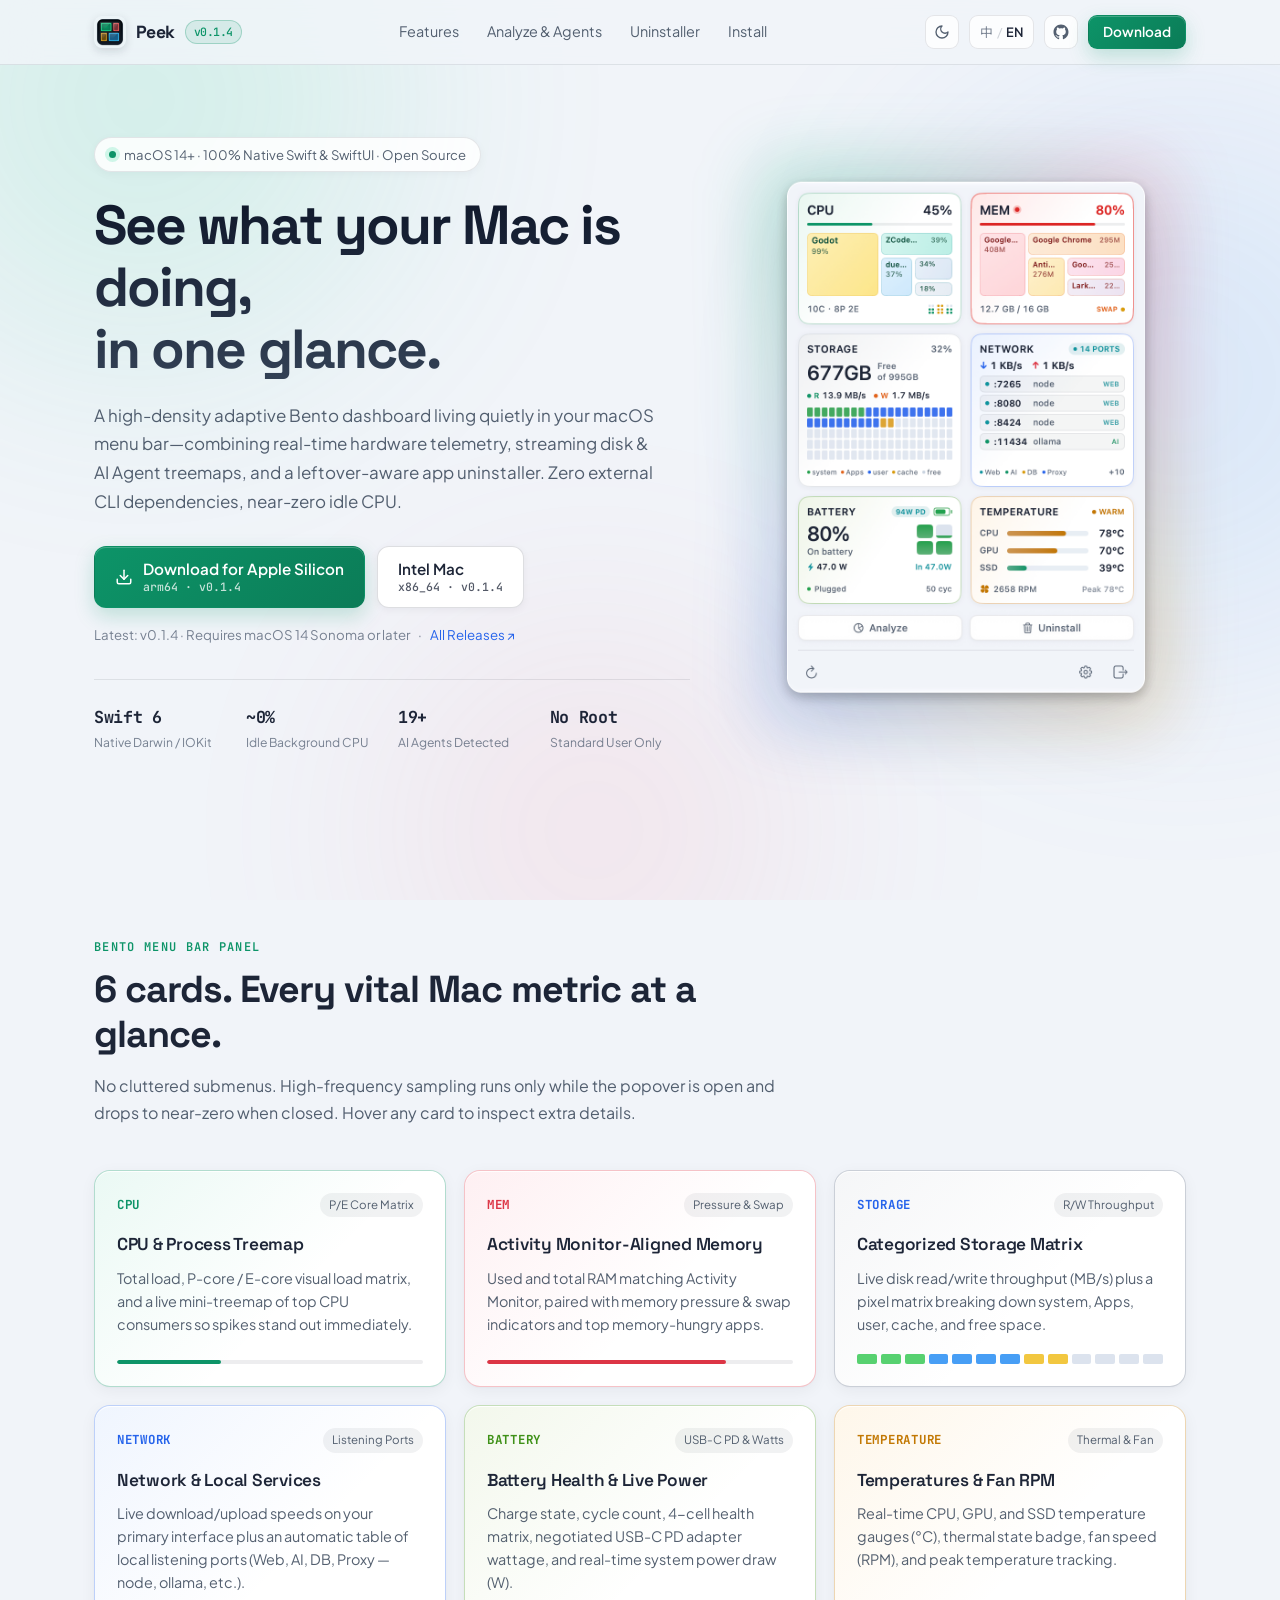
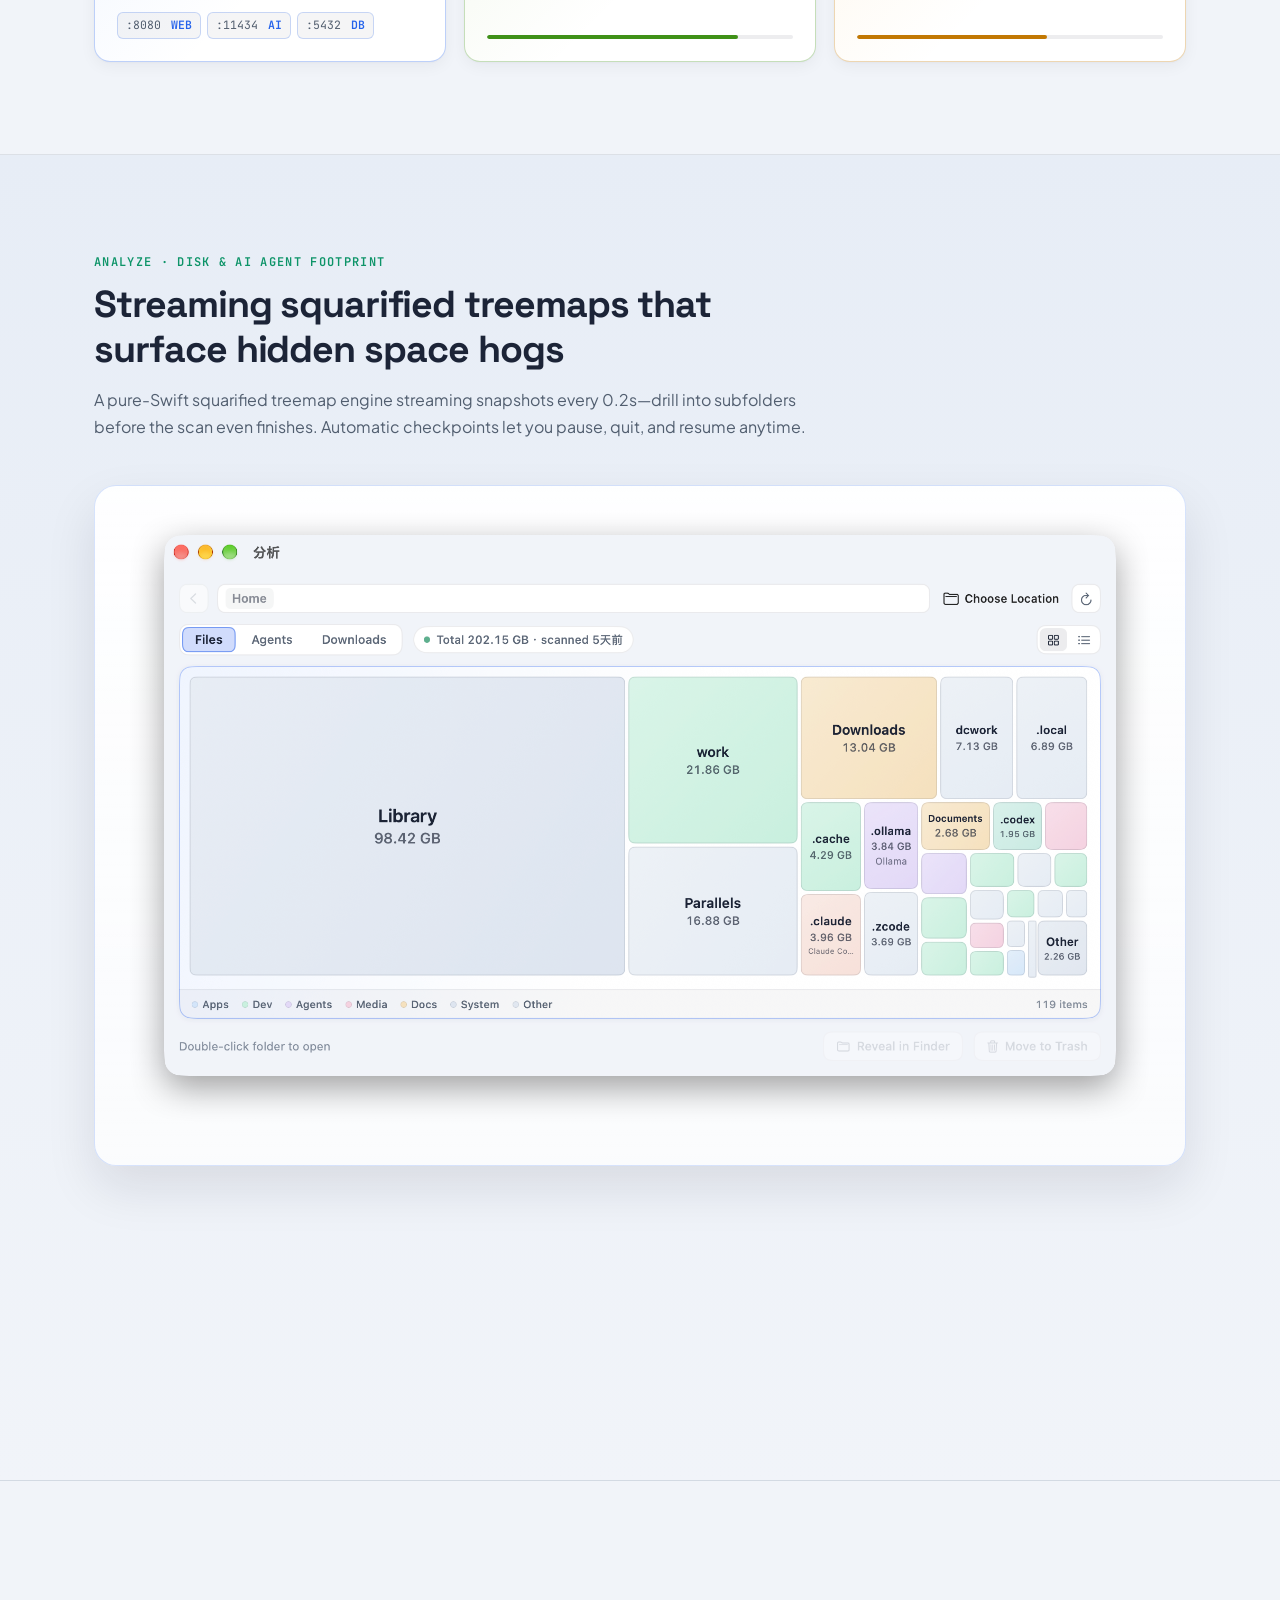
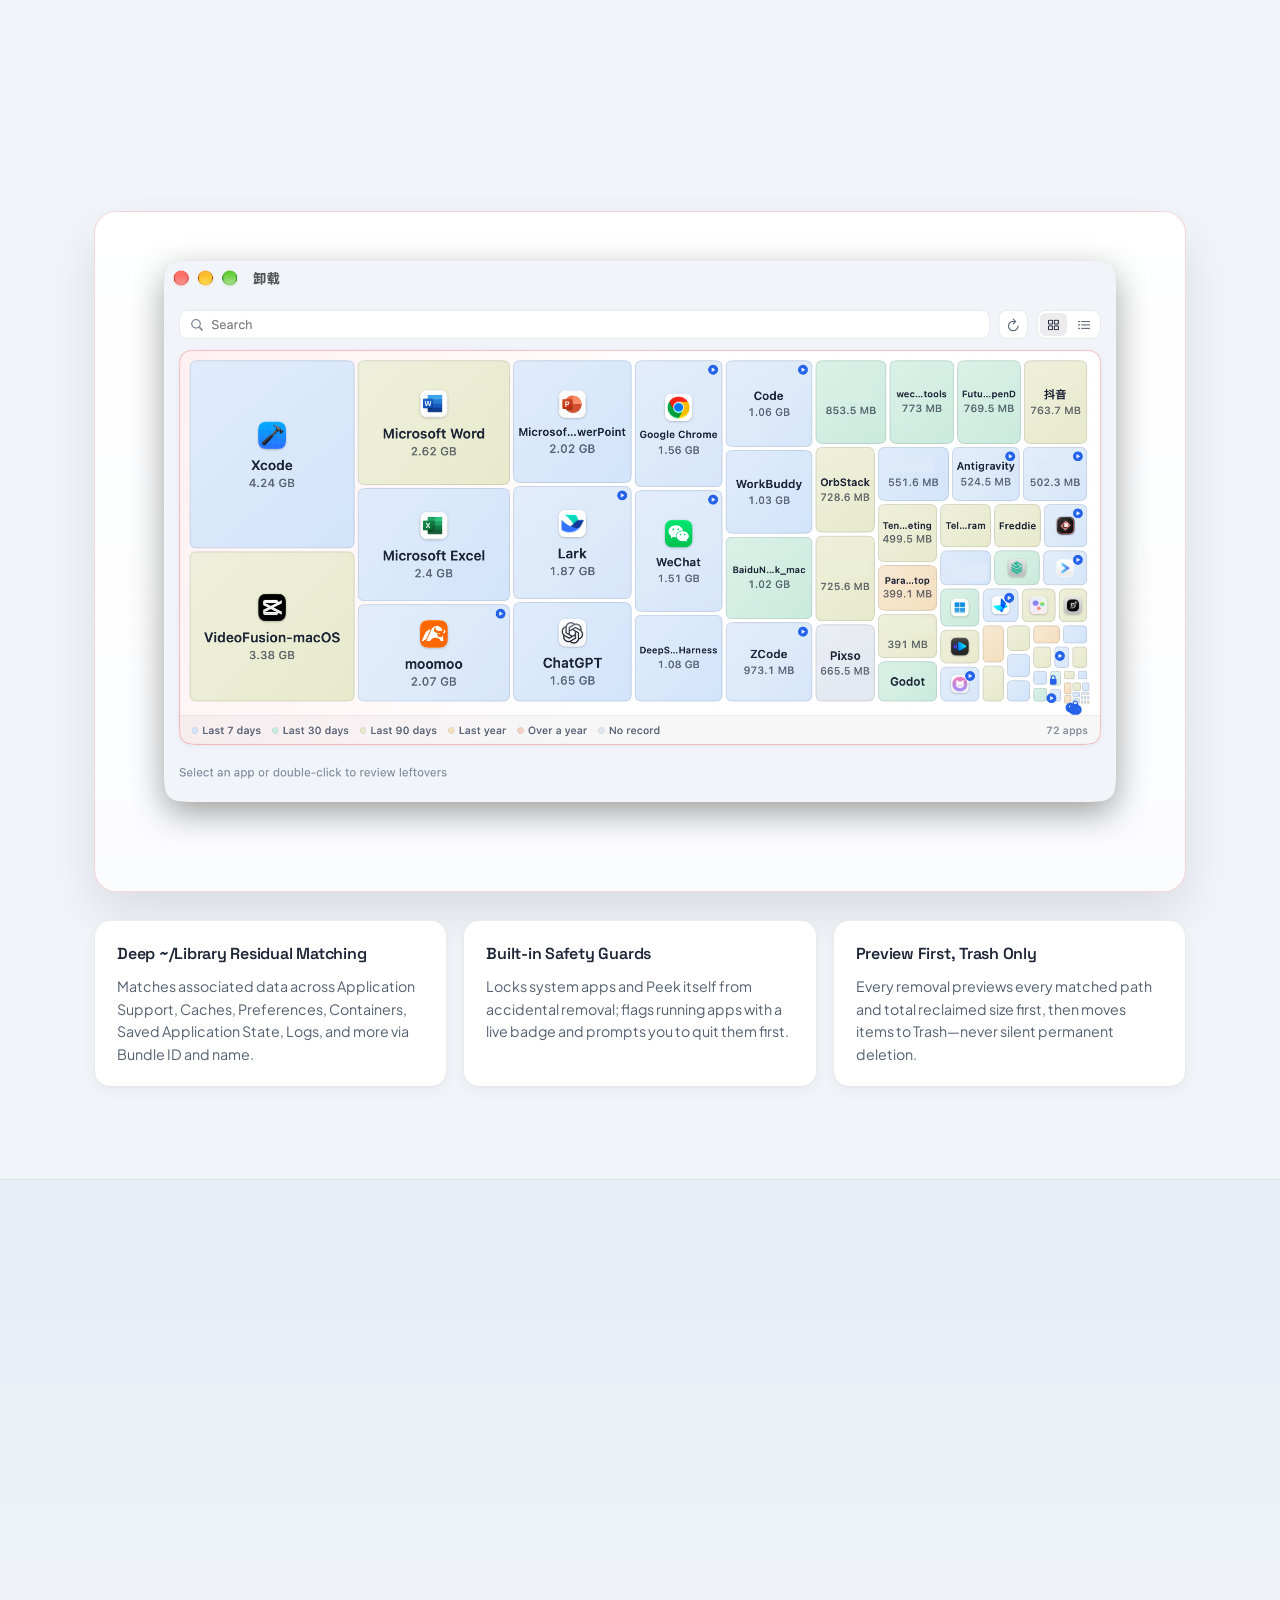
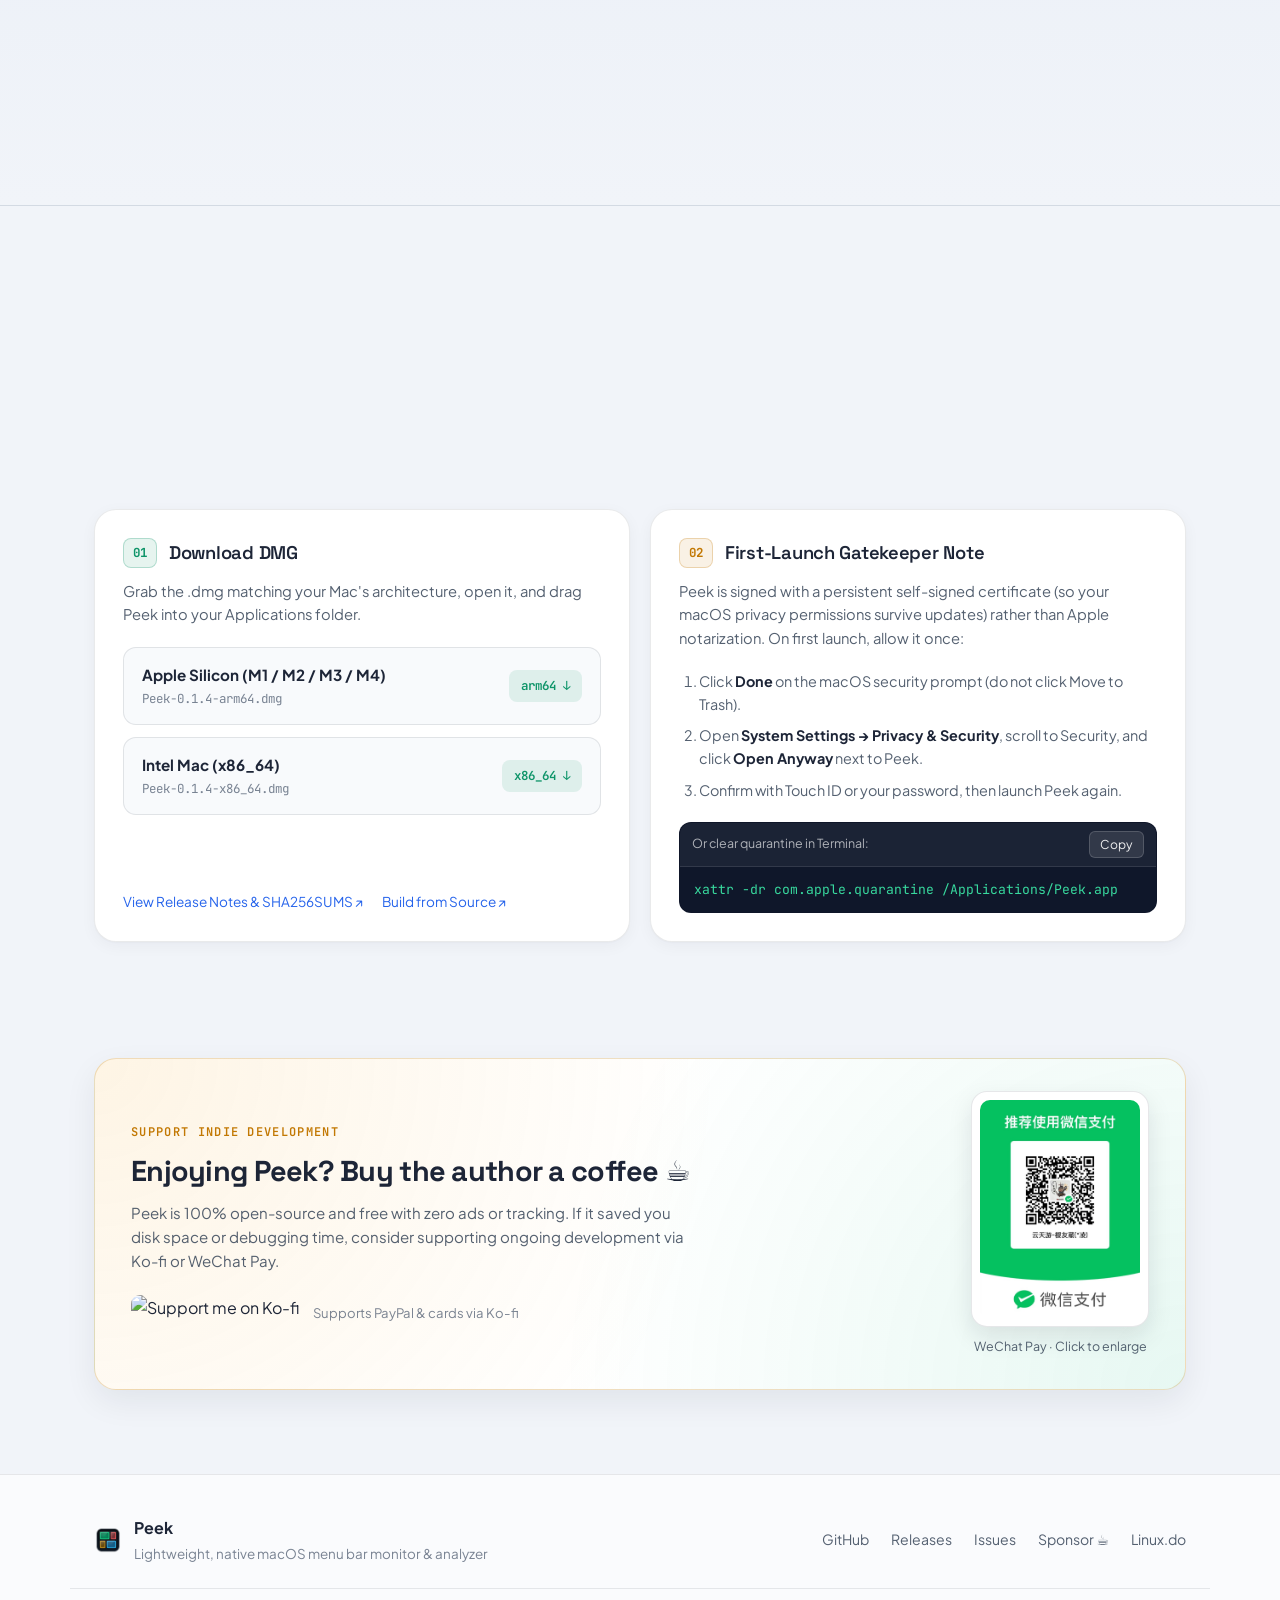
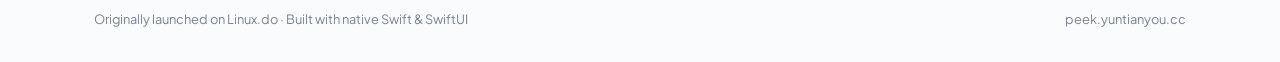
==== website/index.html @ 2021afd8 "style(website): adopt Space Grotesk, Plus Jakarta Sans & JetBrains Mono typography" ====
<!DOCTYPE html>
<html lang="zh-CN">
<head>
  <meta charset="UTF-8" />
  <meta name="viewport" content="width=device-width, initial-scale=1.0" />
  <title>Peek — Native macOS Menu Bar System Monitor, Disk Analyzer &amp; App Uninstaller</title>
  <meta name="description" content="A lightweight, 100% native macOS menu bar app for real-time hardware telemetry, visual disk &amp; AI Agent footprint analysis, and clean app uninstallation." />
  <meta name="theme-color" content="#0b0f17" />

  <!-- Open Graph -->
  <meta property="og:type" content="website" />
  <meta property="og:url" content="https://peek.yuntianyou.cc/" />
  <meta property="og:title" content="Peek — Native macOS Menu Bar Monitor &amp; Analyzer" />
  <meta property="og:description" content="Real-time 6-card Bento telemetry, streaming squarified disk &amp; AI Agent analyzer, and smart app uninstaller. 100% native Swift &amp; SwiftUI." />
  <meta property="og:image" content="https://peek.yuntianyou.cc/assets/storage.png" />

  <!-- Twitter -->
  <meta name="twitter:card" content="summary_large_image" />
  <meta name="twitter:title" content="Peek — Native macOS Menu Bar Monitor &amp; Analyzer" />
  <meta name="twitter:description" content="Real-time 6-card Bento telemetry, visual disk &amp; AI Agent analyzer, and clean app uninstaller for macOS 14+." />
  <meta name="twitter:image" content="https://peek.yuntianyou.cc/assets/storage.png" />

  <link rel="icon" type="image/png" href="./assets/favicon.png" />
  <link rel="apple-touch-icon" href="./assets/icon-512.png" />
  <link rel="preconnect" href="https://fonts.googleapis.com" />
  <link rel="preconnect" href="https://fonts.gstatic.com" crossorigin />
  <link href="https://fonts.googleapis.com/css2?family=JetBrains+Mono:wght@400;500;600;700&family=Noto+Sans+SC:wght@400;500;700&family=Plus+Jakarta+Sans:wght@400;500;600;700&family=Space+Grotesk:wght@500;600;700&display=swap" rel="stylesheet" />
  <script>
    (() => {
      try {
        const saved = localStorage.getItem("peek-website-theme");
        const pref = saved === "light" || saved === "dark" ? saved : "system";
        const systemLight = window.matchMedia && window.matchMedia("(prefers-color-scheme: light)").matches;
        const resolved = pref === "system" ? (systemLight ? "light" : "dark") : pref;
        document.documentElement.dataset.theme = resolved;
        document.documentElement.dataset.themePref = pref;
        const meta = document.querySelector('meta[name="theme-color"]');
        if (meta) meta.setAttribute("content", resolved === "light" ? "#f1f4f9" : "#0b0f17");
      } catch {}
    })();
  </script>
  <link rel="stylesheet" href="./styles.css" />
</head>
<body>
  <!-- Ambient Background Glow -->
  <div class="bg-ambient" aria-hidden="true">
    <div class="orb orb-emerald"></div>
    <div class="orb orb-blue"></div>
    <div class="orb orb-coral"></div>
  </div>

  <!-- Navigation -->
  <header class="navbar" id="top">
    <div class="container nav-inner">
      <a href="#top" class="brand">
        <img src="./assets/icon-512.png" alt="Peek Icon" class="brand-icon" width="32" height="32" />
        <span class="brand-name">Peek</span>
        <span class="version-pill" id="nav-version">v0.1.4</span>
      </a>

      <nav class="nav-links" aria-label="Primary">
        <a href="#features" data-i18n="nav.features">功能特性</a>
        <a href="#analyze" data-i18n="nav.analyze">磁盘与 Agent</a>
        <a href="#uninstall" data-i18n="nav.uninstall">应用卸载</a>
        <a href="#install" data-i18n="nav.install">安装指南</a>
      </nav>

      <div class="nav-actions">
        <button class="icon-btn theme-toggle" id="theme-toggle" type="button" aria-label="Switch Theme" title="切换深色 / 浅色外观">
          <svg class="theme-icon icon-sun" viewBox="0 0 24 24" width="17" height="17" fill="none" stroke="currentColor" stroke-width="2" stroke-linecap="round" stroke-linejoin="round" aria-hidden="true">
            <circle cx="12" cy="12" r="4"/>
            <path d="M12 2v2"/><path d="M12 20v2"/><path d="m4.93 4.93 1.41 1.41"/><path d="m17.66 17.66 1.41 1.41"/><path d="M2 12h2"/><path d="M20 12h2"/><path d="m6.34 17.66-1.41 1.41"/><path d="m19.07 4.93-1.41 1.41"/>
          </svg>
          <svg class="theme-icon icon-moon" viewBox="0 0 24 24" width="16" height="16" fill="none" stroke="currentColor" stroke-width="2" stroke-linecap="round" stroke-linejoin="round" aria-hidden="true">
            <path d="M12 3a6 6 0 0 0 9 9 9 9 0 1 1-9-9Z"/>
          </svg>
        </button>
        <button class="lang-toggle" id="lang-toggle" type="button" aria-label="Switch Language">
          <span class="lang-opt" data-lang-opt="zh">中</span>
          <span class="lang-sep">/</span>
          <span class="lang-opt" data-lang-opt="en">EN</span>
        </button>
        <a href="https://github.com/athlan20/peek" target="_blank" rel="noopener noreferrer" class="icon-btn" aria-label="GitHub Repository" title="GitHub">
          <svg viewBox="0 0 24 24" width="18" height="18" fill="currentColor" aria-hidden="true">
            <path d="M12 2C6.477 2 2 6.484 2 12.017c0 4.425 2.865 8.18 6.839 9.504.5.092.682-.217.682-.483 0-.237-.008-.868-.013-1.703-2.782.605-3.369-1.343-3.369-1.343-.454-1.158-1.11-1.466-1.11-1.466-.908-.62.069-.608.069-.608 1.003.07 1.53 1.032 1.53 1.032.892 1.53 2.341 1.088 2.91.832.092-.647.35-1.088.636-1.338-2.22-.253-4.555-1.113-4.555-4.951 0-1.093.39-1.988 1.029-2.688-.103-.253-.446-1.272.098-2.65 0 0 .84-.27 2.75 1.026A9.564 9.564 0 0112 6.844c.85.004 1.705.115 2.504.337 1.909-1.296 2.747-1.027 2.747-1.027.546 1.379.202 2.398.1 2.651.64.7 1.028 1.595 1.028 2.688 0 3.848-2.339 4.695-4.566 4.943.359.309.678.92.678 1.855 0 1.338-.012 2.419-.012 2.747 0 .268.18.58.688.482A10.019 10.019 0 0022 12.017C22 6.484 17.522 2 12 2z"/>
          </svg>
        </a>
        <a href="#install" class="btn btn-sm btn-primary" data-i18n="nav.download">下载</a>
      </div>
    </div>
  </header>

  <main>
    <!-- Hero Section -->
    <section class="hero">
      <div class="container hero-grid">
        <div class="hero-copy">
          <div class="eyebrow">
            <span class="pulse-dot"></span>
            <span data-i18n="hero.eyebrow">macOS 14+ · 100% 原生 Swift &amp; SwiftUI · 开源免费</span>
          </div>

          <h1 class="hero-title" data-i18n="hero.title">
            轻点菜单栏，<br />洞悉 Mac 的每一寸状态。
          </h1>

          <p class="hero-subtitle" data-i18n="hero.subtitle">
            常驻于 macOS 菜单栏的高密度深浅自适应 Bento 监控面板，集成实时硬件遥测、交互式磁盘与 AI Agent 空间方块分析，以及支持残留清理的应用卸载器。零外部依赖，后台接近零开销。
          </p>

          <div class="hero-cta">
            <a id="dl-arm64" href="https://github.com/athlan20/peek/releases/latest" class="btn btn-primary btn-lg">
              <svg viewBox="0 0 24 24" width="18" height="18" fill="none" stroke="currentColor" stroke-width="2" stroke-linecap="round" stroke-linejoin="round" aria-hidden="true">
                <path d="M21 15v4a2 2 0 0 1-2 2H5a2 2 0 0 1-2-2v-4"/>
                <polyline points="7 10 12 15 17 10"/>
                <line x1="12" y1="15" x2="12" y2="3"/>
              </svg>
              <span class="btn-text">
                <span data-i18n="hero.dlArm">下载 Apple Silicon 版</span>
                <small id="dl-arm64-meta">arm64 · .dmg</small>
              </span>
            </a>

            <a id="dl-x86" href="https://github.com/athlan20/peek/releases/latest" class="btn btn-secondary btn-lg">
              <span class="btn-text">
                <span data-i18n="hero.dlIntel">Intel Mac 版</span>
                <small id="dl-x86-meta">x86_64 · .dmg</small>
              </span>
            </a>
          </div>

          <div class="hero-meta">
            <span id="release-meta" data-i18n="hero.releaseLoading">最新版本：v0.1.3 · 支持 macOS 14 Sonoma 及以上</span>
            <span class="meta-dot">·</span>
            <a href="https://github.com/athlan20/peek/releases" target="_blank" rel="noopener noreferrer" data-i18n="hero.allReleases">所有版本 ↗</a>
          </div>

          <div class="trust-strip">
            <div class="trust-item">
              <span class="trust-value">Swift 6</span>
              <span class="trust-label" data-i18n="trust.native">原生 Darwin / IOKit</span>
            </div>
            <div class="trust-item">
              <span class="trust-value">~0%</span>
              <span class="trust-label" data-i18n="trust.idle">收起后后台占用</span>
            </div>
            <div class="trust-item">
              <span class="trust-value">19+</span>
              <span class="trust-label" data-i18n="trust.agents">AI Agent 占用识别</span>
            </div>
            <div class="trust-item">
              <span class="trust-value">No Root</span>
              <span class="trust-label" data-i18n="trust.noRoot">无需管理员权限</span>
            </div>
          </div>
        </div>

        <div class="hero-visual">
          <div class="panel-stage">
            <div class="panel-glow" aria-hidden="true"></div>
            <button type="button" class="screenshot-trigger panel-frame" data-lightbox="./assets/panel.png" data-dark-src="./assets/panel.png" data-light-src="./assets/panel-light.png" data-caption-zh="Peek 6 卡片 Bento 菜单栏监控面板" data-caption-en="Peek 6-Card Bento Menu Bar Telemetry Panel" aria-label="Preview Bento Panel">
              <img src="./assets/panel.png" data-dark-src="./assets/panel.png" data-light-src="./assets/panel-light.png" alt="Peek Menu Bar Bento Panel" class="panel-img" width="438" height="605" />
            </button>
          </div>
        </div>
      </div>
    </section>

    <!-- 6-Card Bento Telemetry Section -->
    <section class="section" id="features">
      <div class="container">
        <div class="section-header reveal">
          <span class="section-kicker" data-i18n="bento.kicker">BENTO 菜单栏面板</span>
          <h2 class="section-title" data-i18n="bento.title">6 张卡片，一屏看清所有核心硬件指标</h2>
          <p class="section-desc" data-i18n="bento.desc">
            拒绝杂乱的二级菜单。打开弹出面板即刻高频采样，收起瞬间归零休眠；悬停任意卡片还可展开精简细节。
          </p>
        </div>

        <div class="bento-grid">
          <!-- CPU -->
          <article class="bento-card card-cpu reveal">
            <div class="card-head">
              <span class="card-tag">CPU</span>
              <span class="card-badge" data-i18n="bento.cpu.badge">P/E 核心矩阵</span>
            </div>
            <h3 data-i18n="bento.cpu.title">处理器与进程方块</h3>
            <p data-i18n="bento.cpu.desc">
              实时展示总占用率、性能核与能效核（P/E Cores）负载点阵，以及高占用进程的迷你方块图，异常飙升一眼定位。
            </p>
            <div class="mini-bar"><span style="width: 34%"></span></div>
          </article>

          <!-- Memory -->
          <article class="bento-card card-mem reveal">
            <div class="card-head">
              <span class="card-tag">MEM</span>
              <span class="card-badge" data-i18n="bento.mem.badge">压力 &amp; Swap</span>
            </div>
            <h3 data-i18n="bento.mem.title">对齐活动监视器的内存视图</h3>
            <p data-i18n="bento.mem.desc">
              与 macOS 活动监视器口径一致的已用 / 总内存统计，配备内存压力与 Swap 指示灯，直观列出最吃内存的应用。
            </p>
            <div class="mini-bar"><span style="width: 78%"></span></div>
          </article>

          <!-- Storage -->
          <article class="bento-card card-storage reveal">
            <div class="card-head">
              <span class="card-tag">STORAGE</span>
              <span class="card-badge" data-i18n="bento.storage.badge">读写速率 &amp; 分类</span>
            </div>
            <h3 data-i18n="bento.storage.title">存储容量像素矩阵</h3>
            <p data-i18n="bento.storage.desc">
              实时监测磁盘读写吞吐（R/W MB/s），用像素点阵按 system、Apps、user、cache、free 清晰呈现空间分布。
            </p>
            <div class="pixel-row" aria-hidden="true">
              <span class="px px-green"></span><span class="px px-green"></span><span class="px px-green"></span>
              <span class="px px-blue"></span><span class="px px-blue"></span><span class="px px-blue"></span><span class="px px-blue"></span>
              <span class="px px-amber"></span><span class="px px-amber"></span>
              <span class="px px-dim"></span><span class="px px-dim"></span><span class="px px-dim"></span><span class="px px-dim"></span>
            </div>
          </article>

          <!-- Network -->
          <article class="bento-card card-network reveal">
            <div class="card-head">
              <span class="card-tag">NETWORK</span>
              <span class="card-badge" data-i18n="bento.network.badge">本地端口识别</span>
            </div>
            <h3 data-i18n="bento.network.title">网速与监听端口表</h3>
            <p data-i18n="bento.network.desc">
              展示默认网卡实时上下行速率，并自动扫描本地监听端口与服务分类（Web、AI、DB、Proxy，如 node、ollama 等）。
            </p>
            <div class="port-pills" aria-hidden="true">
              <span>:8080 <b>WEB</b></span>
              <span>:11434 <b>AI</b></span>
              <span>:5432 <b>DB</b></span>
            </div>
          </article>

          <!-- Battery -->
          <article class="bento-card card-battery reveal">
            <div class="card-head">
              <span class="card-tag">BATTERY</span>
              <span class="card-badge" data-i18n="bento.battery.badge">USB-C PD &amp; 功耗</span>
            </div>
            <h3 data-i18n="bento.battery.title">电池健康与实时功耗</h3>
            <p data-i18n="bento.battery.desc">
              电量、循环次数、四格健康度矩阵一目了然；同时读取 USB-C PD 充电器功率规格与整机实时功耗（W）。
            </p>
            <div class="mini-bar"><span style="width: 82%"></span></div>
          </article>

          <!-- Temperature -->
          <article class="bento-card card-thermal reveal">
            <div class="card-head">
              <span class="card-tag">TEMPERATURE</span>
              <span class="card-badge" data-i18n="bento.thermal.badge">温控 &amp; 风扇</span>
            </div>
            <h3 data-i18n="bento.thermal.title">多传感器温度与转速</h3>
            <p data-i18n="bento.thermal.desc">
              实时读取 CPU、GPU、SSD 温度柱状条（°C）、温控状态徽标、风扇转速（RPM）以及运行期间的峰值温度记录。
            </p>
            <div class="mini-bar"><span style="width: 62%"></span></div>
          </article>
        </div>
      </div>
    </section>

    <!-- Showcase 1: Analyze & AI Agents -->
    <section class="section section-alt" id="analyze">
      <div class="container">
        <div class="showcase-header reveal">
          <span class="section-kicker kicker-emerald" data-i18n="analyze.kicker">ANALYZE · 磁盘与 AI AGENT 空间分析</span>
          <h2 class="section-title" data-i18n="analyze.title">边扫边画的方块视图，揪出隐藏的体积大户</h2>
          <p class="section-desc" data-i18n="analyze.desc">
            纯 Swift 实现的 Squarified Treemap 布局引擎，每 0.2 秒实时刷新快照，无需等整盘扫完即可双击逐层下钻。支持断点暂停与持久化缓存，关闭窗口也不丢失进度。
          </p>
        </div>

        <div class="window-showcase reveal">
          <button type="button" class="screenshot-trigger window-frame" data-lightbox="./assets/storage.png" data-dark-src="./assets/storage.png" data-light-src="./assets/storage-light.png" data-caption-zh="Peek 磁盘与 AI Agent 空间分析方块视图" data-caption-en="Peek Interactive Storage &amp; AI Agent Treemap" aria-label="Preview Storage Analyzer">
            <img src="./assets/storage.png" data-dark-src="./assets/storage.png" data-light-src="./assets/storage-light.png" alt="Peek Storage Analyzer Treemap" loading="lazy" width="1892" height="1116" />
          </button>
        </div>

        <!-- AI Agent Footprint Strip -->
        <div class="agents-panel reveal">
          <div class="agents-head">
            <div>
              <h3 data-i18n="analyze.agentsTitle">内置 19+ 主流 AI 编程工具与本地模型占用专页</h3>
              <p data-i18n="analyze.agentsDesc">自动聚合散落在主目录与资源库中的模型权重、缓存与会话记录：</p>
            </div>
            <span class="agents-count">19+ AI Tools</span>
          </div>
          <div class="agent-tags">
            <span>Claude Code</span>
            <span>Codex</span>
            <span>Gemini CLI</span>
            <span>Cursor</span>
            <span>Windsurf</span>
            <span>Ollama</span>
            <span>LM Studio</span>
            <span>Hugging Face</span>
            <span>GitHub Copilot</span>
            <span>Kiro</span>
            <span>Trae</span>
            <span>Aider</span>
            <span>Continue</span>
            <span>opencode</span>
            <span>Qwen Code</span>
            <span>T3 Code</span>
            <span>pi</span>
            <span>WorkBuddy</span>
            <span>CodeBuddy</span>
          </div>
        </div>
      </div>
    </section>

    <!-- Showcase 2: Smart App Uninstaller -->
    <section class="section" id="uninstall">
      <div class="container">
        <div class="showcase-header reveal">
          <span class="section-kicker kicker-coral" data-i18n="uninstall.kicker">UNINSTALL · 可视化应用卸载器</span>
          <h2 class="section-title" data-i18n="uninstall.title">按体积排布、按使用频率着色，连同残留一并清干净</h2>
          <p class="section-desc" data-i18n="uninstall.desc">
            扫描 /Applications 与 ~/Applications，根据 Spotlight 最后使用时间（7 天内 → 1 年以上）为每个应用方块着色，帮你迅速找出又大又久未打开的软件。
          </p>
        </div>

        <div class="window-showcase reveal">
          <button type="button" class="screenshot-trigger window-frame frame-coral" data-lightbox="./assets/uninstall.png" data-dark-src="./assets/uninstall.png" data-light-src="./assets/uninstall-light.png" data-caption-zh="Peek 可视化应用卸载器与残留预览" data-caption-en="Peek Visual App Uninstaller &amp; Leftover Scanner" aria-label="Preview App Uninstaller">
            <img src="./assets/uninstall.png" data-dark-src="./assets/uninstall.png" data-light-src="./assets/uninstall-light.png" alt="Peek App Uninstaller Treemap" loading="lazy" width="2024" height="1248" />
          </button>
        </div>

        <div class="feature-trio reveal">
          <div class="info-card">
            <h3 data-i18n="uninstall.f1.title">深层 ~/Library 残留关联</h3>
            <p data-i18n="uninstall.f1.desc">按 Bundle ID 与应用名精准匹配 Application Support、Caches、Preferences、Containers、Saved State、Logs 等关联目录。</p>
          </div>
          <div class="info-card">
            <h3 data-i18n="uninstall.f2.title">多重安全防误删</h3>
            <p data-i18n="uninstall.f2.desc">系统内置应用与 Peek 自身自动加锁；运行中的应用标有运行角标并提示先退出，避免误操作。</p>
          </div>
          <div class="info-card">
            <h3 data-i18n="uninstall.f3.title">先预览，统一移至废纸篓</h3>
            <p data-i18n="uninstall.f3.desc">每次卸载都会完整列出即将清理的路径与体积，确认后统一移入废纸篓而非永久静默删除，随时可反悔。</p>
          </div>
        </div>
      </div>
    </section>

    <!-- Engineering & Security Strip -->
    <section class="section section-alt">
      <div class="container">
        <div class="section-header reveal">
          <span class="section-kicker kicker-blue" data-i18n="arch.kicker">原生架构与隐私安全</span>
          <h2 class="section-title" data-i18n="arch.title">轻巧克制，把控制权完全留给你</h2>
        </div>

        <div class="principles-grid reveal">
          <div class="principle-card">
            <div class="principle-icon icon-emerald">
              <svg viewBox="0 0 24 24" width="20" height="20" fill="none" stroke="currentColor" stroke-width="2" stroke-linecap="round" stroke-linejoin="round"><polygon points="13 2 3 14 12 14 11 22 21 10 12 10 13 2"/></svg>
            </div>
            <h3 data-i18n="arch.p1.title">零后台常驻开销</h3>
            <p data-i18n="arch.p1.desc">仅在面板展开时进行高频采样，收起后立即停止采集，日常挂在菜单栏几乎不消耗电量与 CPU。</p>
          </div>

          <div class="principle-card">
            <div class="principle-icon icon-blue">
              <svg viewBox="0 0 24 24" width="20" height="20" fill="none" stroke="currentColor" stroke-width="2" stroke-linecap="round" stroke-linejoin="round"><rect x="3" y="11" width="18" height="11" rx="2" ry="2"/><path d="M7 11V7a5 5 0 0 1 10 0v4"/></svg>
            </div>
            <h3 data-i18n="arch.p2.title">权限优雅降级</h3>
            <p data-i18n="arch.p2.desc">全程以普通用户运行，无需管理员密码；完全磁盘访问权限（FDA）完全可选，未授权也能正常使用核心功能。</p>
          </div>

          <div class="principle-card">
            <div class="principle-icon icon-amber">
              <svg viewBox="0 0 24 24" width="20" height="20" fill="none" stroke="currentColor" stroke-width="2" stroke-linecap="round" stroke-linejoin="round"><path d="M12 22s8-4 8-10V5l-8-3-8 3v7c0 6 8 10 8 10z"/></svg>
            </div>
            <h3 data-i18n="arch.p3.title">双重校验在线更新</h3>
            <p data-i18n="arch.p3.desc">内置 GitHub Releases 更新器，自动匹配芯片架构，下载后同时校验 SHA-256 摘要与代码签名证书指纹。</p>
          </div>

          <div class="principle-card">
            <div class="principle-icon icon-coral">
              <svg viewBox="0 0 24 24" width="20" height="20" fill="none" stroke="currentColor" stroke-width="2" stroke-linecap="round" stroke-linejoin="round"><circle cx="12" cy="12" r="10"/><line x1="2" y1="12" x2="22" y2="12"/><path d="M12 2a15.3 15.3 0 0 1 4 10 15.3 15.3 0 0 1-4 10 15.3 15.3 0 0 1-4-10 15.3 15.3 0 0 1 4-10z"/></svg>
            </div>
            <h3 data-i18n="arch.p4.title">中英双语即时切换</h3>
            <p data-i18n="arch.p4.desc">应用内置简体中文、English 与跟随系统选项，设置中切换后立即生效，无需重启应用。</p>
          </div>
        </div>
      </div>
    </section>

    <!-- Download & Installation Guide -->
    <section class="section" id="install">
      <div class="container">
        <div class="section-header reveal">
          <span class="section-kicker" data-i18n="install.kicker">下载与安装</span>
          <h2 class="section-title" data-i18n="install.title">30 秒装好，即刻在菜单栏启用 Peek</h2>
          <p class="section-desc" data-i18n="install.desc">支持 macOS 14.0 (Sonoma) 及以上版本，提供 Apple Silicon 与 Intel 独立安装包。</p>
        </div>

        <div class="install-grid reveal">
          <!-- Download Card -->
          <div class="install-card">
            <div class="install-card-head">
              <span class="step-badge">01</span>
              <h3 data-i18n="install.downloadTitle">下载安装包</h3>
            </div>
            <p class="install-desc" data-i18n="install.downloadDesc">
              选择匹配你 Mac 芯片的 .dmg 安装包，打开后将 Peek 拖入“应用程序（Applications）”文件夹即可。
            </p>

            <div class="download-stack">
              <a id="install-dl-arm64" href="https://github.com/athlan20/peek/releases/latest" class="dl-row">
                <div>
                  <strong data-i18n="install.armTitle">Apple Silicon (M1 / M2 / M3 / M4)</strong>
                  <span id="install-dl-arm64-file">Peek-0.1.3-arm64.dmg</span>
                </div>
                <span class="dl-pill">arm64 ↓</span>
              </a>

              <a id="install-dl-x86" href="https://github.com/athlan20/peek/releases/latest" class="dl-row">
                <div>
                  <strong data-i18n="install.intelTitle">Intel Mac (x86_64)</strong>
                  <span id="install-dl-x86-file">Peek-0.1.3-x86_64.dmg</span>
                </div>
                <span class="dl-pill">x86_64 ↓</span>
              </a>
            </div>

            <div class="install-links">
              <a href="https://github.com/athlan20/peek/releases" target="_blank" rel="noopener noreferrer" data-i18n="install.checksums">查看 Release 说明与 SHA256SUMS ↗</a>
              <a href="https://github.com/athlan20/peek#building-from-source" target="_blank" rel="noopener noreferrer" data-i18n="install.fromSource">从源码构建 ↗</a>
            </div>
          </div>

          <!-- Gatekeeper Card -->
          <div class="install-card">
            <div class="install-card-head">
              <span class="step-badge badge-amber">02</span>
              <h3 data-i18n="install.gatekeeperTitle">首次打开说明（Gatekeeper）</h3>
            </div>
            <p class="install-desc" data-i18n="install.gatekeeperDesc">
              Peek 采用固定的自签名证书签名（以保证后续在线更新时系统隐私授权不会丢失），未走 Apple 公证。首次打开遇到系统拦截时，只需操作一次：
            </p>

            <ol class="gatekeeper-steps">
              <li data-i18n="install.step1">在弹窗中点击 <strong>“完成”</strong>（不要点“移到废纸篓”）。</li>
              <li data-i18n="install.step2">前往 <strong>系统设置 → 隐私与安全性</strong>，向下滚动到“安全性”区域，点击 Peek 旁的 <strong>“仍要打开”</strong>。</li>
              <li data-i18n="install.step3">使用触控 ID 或密码确认，再次打开 Peek 即可正常使用。</li>
            </ol>

            <div class="code-box">
              <div class="code-box-head">
                <span data-i18n="install.terminalTip">或在终端移除隔离标记：</span>
                <button type="button" class="copy-btn" data-copy="xattr -dr com.apple.quarantine /Applications/Peek.app">
                  <span data-i18n="install.copy">复制</span>
                </button>
              </div>
              <code>xattr -dr com.apple.quarantine /Applications/Peek.app</code>
            </div>
          </div>
        </div>
      </div>
    </section>

    <!-- Sponsor / Support Section -->
    <section class="section section-sponsor" id="sponsor">
      <div class="container">
        <div class="sponsor-card reveal">
          <div class="sponsor-copy">
            <span class="section-kicker kicker-amber" data-i18n="sponsor.kicker">支持独立开发</span>
            <h2 class="sponsor-title" data-i18n="sponsor.title">喜欢这个项目？请作者喝杯咖啡 ☕</h2>
            <p class="sponsor-desc" data-i18n="sponsor.desc">
              Peek 完全开源免费、无广告无追踪。如果它帮你省下了不少磁盘空间或排查时间，欢迎通过微信赞赏或 Ko-fi 支持后续持续维护与新特性开发。
            </p>

            <div class="sponsor-kofi">
              <a href="https://ko-fi.com/U2G122M74W" target="_blank" rel="noopener noreferrer" class="kofi-link" aria-label="Support on Ko-fi">
                <img src="https://ko-fi.com/img/githubbutton_sm.svg" alt="Support me on Ko-fi" height="36" />
              </a>
              <span class="sponsor-note" data-i18n="sponsor.kofiNote">海外支付推荐使用 Ko-fi（支持 PayPal / 信用卡）</span>
            </div>
          </div>

          <div class="sponsor-wechat">
            <button type="button" class="wechat-qr-trigger" data-lightbox="./assets/wechat-pay.jpg" data-caption-zh="微信扫码请作者喝杯咖啡 ☕" data-caption-en="Scan with WeChat Pay to buy the author a coffee ☕" aria-label="Enlarge WeChat Pay QR Code">
              <img src="./assets/wechat-pay.jpg" alt="WeChat Pay QR Code" loading="lazy" width="180" height="245" />
            </button>
            <span class="wechat-label" data-i18n="sponsor.wechatLabel">微信扫码赞赏 · 点击可放大</span>
          </div>
        </div>
      </div>
    </section>
  </main>

  <!-- Footer -->
  <footer class="footer">
    <div class="container footer-inner">
      <div class="footer-brand">
        <img src="./assets/icon-512.png" alt="Peek" width="28" height="28" />
        <div>
          <strong>Peek</strong>
          <p data-i18n="footer.tagline">轻量、原生的 macOS 菜单栏系统监控与清理工具</p>
        </div>
      </div>

      <div class="footer-links">
        <a href="https://github.com/athlan20/peek" target="_blank" rel="noopener noreferrer">GitHub</a>
        <a href="https://github.com/athlan20/peek/releases" target="_blank" rel="noopener noreferrer" data-i18n="footer.releases">版本发布</a>
        <a href="https://github.com/athlan20/peek/issues" target="_blank" rel="noopener noreferrer" data-i18n="footer.issues">问题反馈</a>
        <a href="#sponsor" data-i18n="footer.sponsor">赞助支持 ☕</a>
        <a href="https://linux.do/" target="_blank" rel="noopener noreferrer">Linux.do</a>
      </div>
    </div>
    <div class="container footer-bottom">
      <span data-i18n="footer.origin">项目首发于 Linux.do 社区 · Built with native Swift &amp; SwiftUI</span>
      <span>peek.yuntianyou.cc</span>
    </div>
  </footer>

  <!-- Lightbox Modal -->
  <div class="lightbox" id="lightbox" aria-hidden="true" role="dialog" aria-modal="true">
    <button type="button" class="lightbox-close" id="lightbox-close" aria-label="Close preview">✕</button>
    <figure class="lightbox-figure">
      <img id="lightbox-img" src="" alt="" />
      <figcaption id="lightbox-caption"></figcaption>
    </figure>
  </div>

  <script src="./app.js"></script>
</body>
</html>
---- website/styles.css ----
/* ==========================================================================
   Peek Official Website — Dark Bento Design System
   Palette aligned with Peek/Panel/PanelTheme.swift
   ========================================================================== */

:root {
  --bg-canvas: #0b0f17;
  --bg-panel: #131822;
  --bg-card: #181e2a;
  --bg-card-hover: #1c2433;
  --bg-surface-alt: #0f141e;

  --text-primary: rgba(255, 255, 255, 0.95);
  --text-secondary: rgba(255, 255, 255, 0.66);
  --text-muted: rgba(255, 255, 255, 0.45);

  --border-subtle: rgba(255, 255, 255, 0.09);
  --border-strong: rgba(255, 255, 255, 0.16);
  --track-bg: rgba(255, 255, 255, 0.08);
  --inactive-pixel: #243045;

  /* Peek semantic accents from PanelTheme.swift */
  --cpu-accent: #38d99e;
  --cpu-glow: rgba(28, 115, 87, 0.55);

  --mem-accent: #ed615c;
  --mem-glow: rgba(133, 38, 41, 0.55);

  --storage-border: rgba(255, 255, 255, 0.22);
  --storage-glow: rgba(64, 56, 51, 0.5);

  --network-accent: #5c9ef5;
  --network-glow: rgba(36, 64, 122, 0.55);

  --battery-accent: #85db52;
  --battery-glow: rgba(46, 92, 41, 0.55);

  --thermal-accent: #eba333;
  --thermal-glow: rgba(117, 79, 23, 0.55);

  --radius-sm: 10px;
  --radius-md: 16px;
  --radius-lg: 22px;
  --max-width: 1140px;

  --font-display: "Space Grotesk", "Noto Sans SC", -apple-system, BlinkMacSystemFont,
    "PingFang SC", "Hiragino Sans GB", system-ui, sans-serif;
  --font-sans: "Plus Jakarta Sans", "Noto Sans SC", -apple-system, BlinkMacSystemFont,
    "PingFang SC", "Hiragino Sans GB", "Microsoft YaHei", system-ui, sans-serif;
  --font-mono: "JetBrains Mono", "SF Mono", ui-monospace, Menlo, Monaco, Consolas, monospace;

  color-scheme: dark;
}

/* Porcelain Mist Bento Light Mode — aligned with PanelTheme.swift */
html[data-theme="light"] {
  --bg-canvas: #f1f4f9;
  --bg-panel: #f1f4f9;
  --bg-card: #ffffff;
  --bg-card-hover: #f8fafc;
  --bg-surface-alt: #e9eef6;

  --text-primary: rgba(15, 23, 42, 0.94);
  --text-secondary: rgba(51, 65, 85, 0.84);
  --text-muted: rgba(71, 85, 105, 0.72);

  --border-subtle: rgba(15, 23, 42, 0.09);
  --border-strong: rgba(15, 23, 42, 0.16);
  --track-bg: rgba(15, 23, 42, 0.075);
  --inactive-pixel: #dce3ee;

  --cpu-accent: #0d9468;
  --cpu-glow: rgba(16, 185, 129, 0.24);

  --mem-accent: #dc3545;
  --mem-glow: rgba(244, 63, 94, 0.22);

  --storage-border: rgba(100, 116, 139, 0.34);
  --storage-glow: rgba(100, 116, 139, 0.18);

  --network-accent: #2563eb;
  --network-glow: rgba(59, 130, 246, 0.22);

  --battery-accent: #3f9118;
  --battery-glow: rgba(101, 163, 13, 0.22);

  --thermal-accent: #c27803;
  --thermal-glow: rgba(245, 158, 11, 0.24);

  color-scheme: light;
}

*,
*::before,
*::after {
  box-sizing: border-box;
}

html {
  scroll-behavior: smooth;
  background-color: var(--bg-canvas);
  color: var(--text-primary);
  font-family: var(--font-sans);
  -webkit-font-smoothing: antialiased;
  -moz-osx-font-smoothing: grayscale;
  overflow-x: clip;
}

body {
  margin: 0;
  min-height: 100vh;
  background: var(--bg-canvas);
  color: var(--text-primary);
  line-height: 1.6;
  overflow-x: clip;
  position: relative;
}

img {
  max-width: 100%;
  height: auto;
  display: block;
}

a {
  color: inherit;
  text-decoration: none;
}

button {
  font: inherit;
  color: inherit;
}

/* Ambient Background */
.bg-ambient {
  position: fixed;
  inset: 0;
  pointer-events: none;
  z-index: 0;
  overflow: hidden;
}

.orb {
  position: absolute;
  border-radius: 50%;
  filter: blur(120px);
  opacity: 0.22;
}

.orb-emerald {
  width: 520px;
  height: 520px;
  background: #1c7357;
  top: -160px;
  left: -120px;
}

.orb-blue {
  width: 560px;
  height: 560px;
  background: #24407a;
  top: 100px;
  right: -180px;
}

.orb-coral {
  width: 420px;
  height: 420px;
  background: #852629;
  bottom: -140px;
  left: 30%;
  opacity: 0.14;
}

.container {
  width: 100%;
  max-width: var(--max-width);
  margin: 0 auto;
  padding: 0 24px;
  position: relative;
  z-index: 1;
}

/* Navbar */
.navbar {
  position: sticky;
  top: 0;
  z-index: 50;
  backdrop-filter: blur(18px);
  -webkit-backdrop-filter: blur(18px);
  background: rgba(11, 15, 23, 0.78);
  border-bottom: 1px solid var(--border-subtle);
}

.nav-inner {
  height: 64px;
  display: flex;
  align-items: center;
  justify-content: space-between;
  gap: 20px;
}

.brand {
  display: inline-flex;
  align-items: center;
  gap: 10px;
  font-family: var(--font-display);
  font-weight: 700;
  font-size: 1.1rem;
  letter-spacing: -0.03em;
}

.brand-icon {
  border-radius: 8px;
  box-shadow: 0 4px 12px rgba(0, 0, 0, 0.45);
}

.version-pill {
  font-family: var(--font-mono);
  font-variant-numeric: tabular-nums;
  font-size: 0.72rem;
  font-weight: 500;
  color: var(--cpu-accent);
  background: rgba(56, 217, 158, 0.12);
  border: 1px solid rgba(56, 217, 158, 0.28);
  padding: 2px 8px;
  border-radius: 999px;
}

.nav-links {
  display: flex;
  align-items: center;
  gap: 28px;
}

.nav-links a {
  font-size: 0.9rem;
  color: var(--text-secondary);
  transition: color 0.18s ease;
}

.nav-links a:hover {
  color: var(--text-primary);
}

.nav-actions {
  display: flex;
  align-items: center;
  gap: 10px;
}

.lang-toggle {
  display: inline-flex;
  align-items: center;
  gap: 4px;
  height: 34px;
  padding: 0 10px;
  border-radius: 9px;
  background: rgba(255, 255, 255, 0.05);
  border: 1px solid var(--border-subtle);
  cursor: pointer;
  font-size: 0.8rem;
  color: var(--text-muted);
  transition: border-color 0.18s ease, background 0.18s ease;
}

.lang-toggle:hover {
  border-color: var(--border-strong);
  background: rgba(255, 255, 255, 0.09);
}

.lang-opt.active {
  color: var(--text-primary);
  font-weight: 600;
}

.lang-sep {
  opacity: 0.35;
}

.icon-btn {
  display: inline-flex;
  align-items: center;
  justify-content: center;
  width: 34px;
  height: 34px;
  border-radius: 9px;
  background: rgba(255, 255, 255, 0.05);
  border: 1px solid var(--border-subtle);
  color: var(--text-secondary);
  transition: color 0.18s ease, border-color 0.18s ease, background 0.18s ease;
}

.icon-btn:hover {
  color: var(--text-primary);
  border-color: var(--border-strong);
  background: rgba(255, 255, 255, 0.1);
}

.theme-toggle {
  cursor: pointer;
}

.theme-toggle .icon-sun {
  display: block;
}

.theme-toggle .icon-moon {
  display: none;
}

html[data-theme="light"] .theme-toggle .icon-sun {
  display: none;
}

html[data-theme="light"] .theme-toggle .icon-moon {
  display: block;
}

/* Buttons */
.btn {
  display: inline-flex;
  align-items: center;
  justify-content: center;
  gap: 10px;
  border-radius: 12px;
  font-weight: 600;
  cursor: pointer;
  transition: transform 0.16s ease, box-shadow 0.18s ease, background 0.18s ease, border-color 0.18s ease;
  border: 1px solid transparent;
}

.btn:active {
  transform: translateY(1px);
}

.btn-sm {
  height: 34px;
  padding: 0 14px;
  font-size: 0.85rem;
  border-radius: 9px;
}

.btn-lg {
  padding: 13px 20px;
  font-size: 0.95rem;
}

.btn-primary {
  background: linear-gradient(135deg, #38d99e 0%, #24b684 100%);
  color: #06130e;
  box-shadow: 0 8px 24px rgba(56, 217, 158, 0.24), inset 0 1px 0 rgba(255, 255, 255, 0.35);
}

.btn-primary:hover {
  transform: translateY(-1px);
  box-shadow: 0 12px 30px rgba(56, 217, 158, 0.34), inset 0 1px 0 rgba(255, 255, 255, 0.45);
}

.btn-secondary {
  background: rgba(255, 255, 255, 0.06);
  border-color: var(--border-strong);
  color: var(--text-primary);
}

.btn-secondary:hover {
  transform: translateY(-1px);
  background: rgba(255, 255, 255, 0.1);
  border-color: rgba(255, 255, 255, 0.26);
}

.btn-text {
  display: flex;
  flex-direction: column;
  align-items: flex-start;
  line-height: 1.2;
}

.btn-text small {
  font-size: 0.72rem;
  font-weight: 500;
  font-family: var(--font-mono);
  opacity: 0.76;
  margin-top: 2px;
}

/* Hero Section */
.hero {
  padding: 72px 0 88px;
}

.hero-grid {
  display: grid;
  grid-template-columns: minmax(0, 1.15fr) minmax(0, 0.85fr);
  align-items: center;
  gap: 56px;
}

.eyebrow {
  display: inline-flex;
  align-items: center;
  gap: 8px;
  padding: 6px 14px;
  border-radius: 999px;
  background: rgba(24, 30, 42, 0.9);
  border: 1px solid var(--border-strong);
  font-size: 0.82rem;
  color: var(--text-secondary);
  margin-bottom: 22px;
}

.pulse-dot {
  width: 7px;
  height: 7px;
  border-radius: 50%;
  background: var(--cpu-accent);
  box-shadow: 0 0 0 4px rgba(56, 217, 158, 0.22);
}

.hero-title {
  margin: 0 0 20px;
  font-family: var(--font-display);
  font-size: clamp(2.25rem, 4.3vw, 3.45rem);
  line-height: 1.13;
  letter-spacing: -0.035em;
  font-weight: 700;
  background: linear-gradient(180deg, #ffffff 0%, rgba(255, 255, 255, 0.78) 100%);
  -webkit-background-clip: text;
  background-clip: text;
  color: transparent;
}

:lang(zh-CN) .hero-title {
  letter-spacing: -0.02em;
  line-height: 1.18;
}

.hero-subtitle {
  margin: 0 0 30px;
  font-size: 1.06rem;
  line-height: 1.7;
  color: var(--text-secondary);
  max-width: 560px;
}

.hero-cta {
  display: flex;
  flex-wrap: wrap;
  gap: 12px;
  margin-bottom: 16px;
}

.hero-meta {
  display: flex;
  flex-wrap: wrap;
  align-items: center;
  gap: 8px;
  font-size: 0.83rem;
  color: var(--text-muted);
  margin-bottom: 34px;
}

.hero-meta a {
  color: var(--network-accent);
  transition: opacity 0.16s ease;
}

.hero-meta a:hover {
  opacity: 0.82;
  text-decoration: underline;
}

.trust-strip {
  display: grid;
  grid-template-columns: repeat(4, minmax(0, 1fr));
  gap: 12px;
  padding-top: 24px;
  border-top: 1px solid var(--border-subtle);
}

.trust-item {
  display: flex;
  flex-direction: column;
  gap: 2px;
}

.trust-value {
  font-family: var(--font-mono);
  font-variant-numeric: tabular-nums;
  font-size: 1.04rem;
  font-weight: 700;
  letter-spacing: -0.02em;
  color: var(--text-primary);
}

.trust-label {
  font-size: 0.76rem;
  color: var(--text-muted);
}

/* Hero Panel Visual */
.hero-visual {
  display: flex;
  justify-content: center;
}

.panel-stage {
  position: relative;
  width: 100%;
  max-width: 400px;
}

.panel-glow {
  position: absolute;
  inset: -18px;
  border-radius: 36px;
  background: radial-gradient(circle at 20% 15%, rgba(56, 217, 158, 0.28), transparent 50%),
    radial-gradient(circle at 85% 20%, rgba(237, 97, 92, 0.25), transparent 50%),
    radial-gradient(circle at 80% 80%, rgba(235, 163, 51, 0.22), transparent 50%),
    radial-gradient(circle at 20% 85%, rgba(92, 158, 245, 0.24), transparent 50%);
  filter: blur(28px);
  z-index: 0;
}

.screenshot-trigger {
  all: unset;
  box-sizing: border-box;
  display: block;
  width: 100%;
  max-width: 100%;
  cursor: zoom-in;
  position: relative;
  z-index: 1;
}

.panel-frame {
  border-radius: 26px;
  transition: transform 0.28s cubic-bezier(0.22, 1, 0.36, 1);
}

.panel-frame:hover {
  transform: translateY(-4px) scale(1.01);
}

.panel-img {
  width: 100%;
  border-radius: 24px;
  filter: drop-shadow(0 24px 48px rgba(0, 0, 0, 0.55));
}

/* Sections */
.section {
  padding: 92px 0;
  position: relative;
  scroll-margin-top: 84px;
}

.section-alt {
  background: linear-gradient(180deg, rgba(19, 24, 34, 0.55) 0%, rgba(11, 15, 23, 0.1) 100%);
  border-top: 1px solid var(--border-subtle);
  border-bottom: 1px solid var(--border-subtle);
}

.section-header,
.showcase-header {
  max-width: 720px;
  margin-bottom: 44px;
}

.section-kicker {
  display: inline-block;
  font-family: var(--font-mono);
  font-size: 0.75rem;
  font-weight: 600;
  letter-spacing: 0.11em;
  text-transform: uppercase;
  color: var(--cpu-accent);
  margin-bottom: 10px;
}

.kicker-emerald { color: var(--cpu-accent); }
.kicker-coral { color: var(--mem-accent); }
.kicker-blue { color: var(--network-accent); }
.kicker-amber { color: var(--thermal-accent); }

.section-title {
  margin: 0 0 14px;
  font-family: var(--font-display);
  font-size: clamp(1.65rem, 3vw, 2.35rem);
  line-height: 1.2;
  letter-spacing: -0.028em;
  font-weight: 700;
}

.section-desc {
  margin: 0;
  font-size: 1rem;
  color: var(--text-secondary);
  line-height: 1.7;
}

/* 6-Card Bento Grid (Mirroring PanelTheme.swift) */
.bento-grid {
  display: grid;
  grid-template-columns: repeat(3, minmax(0, 1fr));
  gap: 18px;
}

.bento-card {
  position: relative;
  border-radius: var(--radius-md);
  padding: 22px;
  background: var(--bg-card);
  border: 1px solid var(--card-border, var(--border-subtle));
  overflow: hidden;
  display: flex;
  flex-direction: column;
  transition: transform 0.2s ease, border-color 0.2s ease, box-shadow 0.2s ease;
}

.bento-card::before {
  content: "";
  position: absolute;
  inset: 0;
  background: linear-gradient(135deg, var(--card-glow, transparent) 0%, transparent 58%);
  opacity: 0.42;
  pointer-events: none;
  transition: opacity 0.2s ease;
}

.bento-card::after {
  content: "";
  position: absolute;
  inset: 0;
  border-radius: inherit;
  border-top: 1px solid rgba(255, 255, 255, 0.14);
  pointer-events: none;
}

.bento-card:hover {
  transform: translateY(-3px);
  border-color: var(--card-accent, var(--border-strong));
  box-shadow: 0 16px 36px rgba(0, 0, 0, 0.36);
}

.bento-card:hover::before {
  opacity: 0.62;
}

.bento-card > * {
  position: relative;
  z-index: 1;
}

.card-cpu {
  --card-accent: var(--cpu-accent);
  --card-border: rgba(56, 217, 158, 0.42);
  --card-glow: var(--cpu-glow);
}

.card-mem {
  --card-accent: var(--mem-accent);
  --card-border: rgba(237, 97, 92, 0.42);
  --card-glow: var(--mem-glow);
}

.card-storage {
  --card-accent: var(--network-accent);
  --card-border: var(--storage-border);
  --card-glow: var(--storage-glow);
}

.card-network {
  --card-accent: var(--network-accent);
  --card-border: rgba(92, 158, 245, 0.42);
  --card-glow: var(--network-glow);
}

.card-battery {
  --card-accent: var(--battery-accent);
  --card-border: rgba(133, 219, 82, 0.42);
  --card-glow: var(--battery-glow);
}

.card-thermal {
  --card-accent: var(--thermal-accent);
  --card-border: rgba(235, 163, 51, 0.42);
  --card-glow: var(--thermal-glow);
}

.card-head {
  display: flex;
  align-items: center;
  justify-content: space-between;
  gap: 8px;
  margin-bottom: 14px;
}

.card-tag {
  font-family: var(--font-mono);
  font-size: 0.78rem;
  font-weight: 700;
  letter-spacing: 0.06em;
  color: var(--card-accent);
}

.card-badge {
  font-size: 0.72rem;
  padding: 3px 9px;
  border-radius: 999px;
  background: rgba(255, 255, 255, 0.06);
  color: var(--text-secondary);
}

.bento-card h3 {
  margin: 0 0 8px;
  font-family: var(--font-display);
  font-size: 1.08rem;
  font-weight: 600;
  letter-spacing: -0.015em;
}

.bento-card p {
  margin: 0 0 18px;
  font-size: 0.9rem;
  color: var(--text-secondary);
  flex: 1;
}

.mini-bar {
  height: 4px;
  width: 100%;
  border-radius: 999px;
  background: var(--track-bg);
  overflow: hidden;
}

.mini-bar span {
  display: block;
  height: 100%;
  border-radius: inherit;
  background: var(--card-accent);
}

.pixel-row {
  display: grid;
  grid-template-columns: repeat(13, 1fr);
  gap: 4px;
}

.px {
  height: 10px;
  border-radius: 2px;
}

.px-green { background: #57d170; }
.px-blue { background: #479ef5; }
.px-amber { background: #f2c740; }
.px-dim { background: var(--inactive-pixel); }

.port-pills {
  display: flex;
  flex-wrap: wrap;
  gap: 6px;
}

.port-pills span {
  font-family: var(--font-mono);
  font-size: 0.72rem;
  padding: 3px 8px;
  border-radius: 6px;
  background: rgba(11, 15, 23, 0.55);
  border: 1px solid rgba(92, 158, 245, 0.25);
  color: var(--text-secondary);
}

.port-pills b {
  color: var(--network-accent);
  font-weight: 600;
  margin-left: 3px;
}

/* Window Showcase */
.window-showcase {
  margin-bottom: 28px;
}

.window-frame {
  border-radius: var(--radius-lg);
  padding: 10px;
  background: linear-gradient(180deg, rgba(255, 255, 255, 0.08) 0%, rgba(255, 255, 255, 0.02) 100%);
  border: 1px solid rgba(92, 158, 245, 0.22);
  box-shadow: 0 28px 60px rgba(0, 0, 0, 0.48);
  transition: transform 0.25s ease, border-color 0.25s ease;
}

.window-frame.frame-coral {
  border-color: rgba(237, 97, 92, 0.24);
}

.window-frame:hover {
  transform: translateY(-3px);
  border-color: rgba(255, 255, 255, 0.28);
}

.window-frame img {
  width: 100%;
  border-radius: 14px;
}

.feature-trio {
  display: grid;
  grid-template-columns: repeat(3, minmax(0, 1fr));
  gap: 16px;
}

.info-card {
  padding: 20px 22px;
  border-radius: var(--radius-md);
  background: var(--bg-card);
  border: 1px solid var(--border-subtle);
}

.info-card h3 {
  margin: 0 0 8px;
  font-family: var(--font-display);
  font-size: 1rem;
  font-weight: 600;
  letter-spacing: -0.015em;
}

.info-card p {
  margin: 0;
  font-size: 0.89rem;
  color: var(--text-secondary);
}

/* AI Agents Panel */
.agents-panel {
  margin-top: 20px;
  padding: 24px;
  border-radius: var(--radius-md);
  background: linear-gradient(135deg, rgba(28, 115, 87, 0.16) 0%, rgba(24, 30, 42, 0.92) 60%);
  border: 1px solid rgba(56, 217, 158, 0.26);
}

.agents-head {
  display: flex;
  align-items: flex-start;
  justify-content: space-between;
  gap: 16px;
  margin-bottom: 16px;
}

.agents-head h3 {
  margin: 0 0 4px;
  font-size: 1.05rem;
}

.agents-head p {
  margin: 0;
  font-size: 0.88rem;
  color: var(--text-secondary);
}

.agents-count {
  flex-shrink: 0;
  font-family: var(--font-mono);
  font-size: 0.78rem;
  font-weight: 600;
  color: var(--cpu-accent);
  background: rgba(56, 217, 158, 0.12);
  border: 1px solid rgba(56, 217, 158, 0.3);
  padding: 4px 10px;
  border-radius: 999px;
}

.agent-tags {
  display: flex;
  flex-wrap: wrap;
  gap: 8px;
}

.agent-tags span {
  font-size: 0.82rem;
  padding: 5px 11px;
  border-radius: 8px;
  background: rgba(11, 15, 23, 0.58);
  border: 1px solid var(--border-subtle);
  color: var(--text-primary);
  transition: border-color 0.16s ease;
}

.agent-tags span:hover {
  border-color: rgba(56, 217, 158, 0.45);
}

/* Principles Grid */
.principles-grid {
  display: grid;
  grid-template-columns: repeat(4, minmax(0, 1fr));
  gap: 16px;
}

.principle-card {
  padding: 22px;
  border-radius: var(--radius-md);
  background: var(--bg-card);
  border: 1px solid var(--border-subtle);
}

.principle-icon {
  width: 40px;
  height: 40px;
  border-radius: 10px;
  display: inline-flex;
  align-items: center;
  justify-content: center;
  margin-bottom: 14px;
}

.icon-emerald { background: rgba(56, 217, 158, 0.14); color: var(--cpu-accent); }
.icon-blue { background: rgba(92, 158, 245, 0.14); color: var(--network-accent); }
.icon-amber { background: rgba(235, 163, 51, 0.14); color: var(--thermal-accent); }
.icon-coral { background: rgba(237, 97, 92, 0.14); color: var(--mem-accent); }

.principle-card h3 {
  margin: 0 0 8px;
  font-family: var(--font-display);
  font-size: 1rem;
  font-weight: 600;
  letter-spacing: -0.015em;
}

.principle-card p {
  margin: 0;
  font-size: 0.88rem;
  color: var(--text-secondary);
}

/* Install Section */
.install-grid {
  display: grid;
  grid-template-columns: repeat(2, minmax(0, 1fr));
  gap: 20px;
}

.install-card {
  padding: 28px;
  border-radius: var(--radius-lg);
  background: var(--bg-card);
  border: 1px solid var(--border-subtle);
  display: flex;
  flex-direction: column;
  min-width: 0;
}

.install-card-head {
  display: flex;
  align-items: center;
  gap: 12px;
  margin-bottom: 12px;
}

.install-card-head h3 {
  margin: 0;
  font-family: var(--font-display);
  font-size: 1.15rem;
  font-weight: 600;
  letter-spacing: -0.015em;
}

.step-badge {
  font-family: var(--font-mono);
  font-size: 0.78rem;
  font-weight: 700;
  padding: 4px 9px;
  border-radius: 8px;
  background: rgba(56, 217, 158, 0.14);
  color: var(--cpu-accent);
  border: 1px solid rgba(56, 217, 158, 0.28);
}

.badge-amber {
  background: rgba(235, 163, 51, 0.14);
  color: var(--thermal-accent);
  border-color: rgba(235, 163, 51, 0.28);
}

.install-desc {
  margin: 0 0 20px;
  font-size: 0.92rem;
  color: var(--text-secondary);
}

.download-stack {
  display: flex;
  flex-direction: column;
  gap: 12px;
  margin-bottom: 20px;
}

.dl-row {
  display: flex;
  align-items: center;
  justify-content: space-between;
  gap: 14px;
  padding: 15px 18px;
  border-radius: 13px;
  background: rgba(11, 15, 23, 0.65);
  border: 1px solid var(--border-strong);
  transition: border-color 0.18s ease, transform 0.18s ease, background 0.18s ease;
}

.dl-row:hover {
  border-color: var(--cpu-accent);
  background: rgba(56, 217, 158, 0.08);
  transform: translateY(-1px);
}

.dl-row > div {
  min-width: 0;
}

.dl-row strong {
  display: block;
  font-size: 0.95rem;
  margin-bottom: 2px;
}

.dl-row > div > span {
  font-family: var(--font-mono);
  font-size: 0.78rem;
  color: var(--text-muted);
  display: block;
  overflow-wrap: anywhere;
}

.dl-pill {
  flex-shrink: 0;
  font-family: var(--font-mono);
  font-size: 0.78rem;
  font-weight: 600;
  padding: 6px 12px;
  border-radius: 8px;
  background: rgba(56, 217, 158, 0.14);
  color: var(--cpu-accent);
}

.install-links {
  margin-top: auto;
  display: flex;
  flex-wrap: wrap;
  gap: 18px;
  padding-top: 10px;
  font-size: 0.85rem;
  color: var(--network-accent);
}

.install-links a:hover {
  text-decoration: underline;
}

.gatekeeper-steps {
  margin: 0 0 20px;
  padding-left: 20px;
  font-size: 0.9rem;
  color: var(--text-secondary);
  display: flex;
  flex-direction: column;
  gap: 8px;
}

.gatekeeper-steps strong {
  color: var(--text-primary);
}

.code-box {
  margin-top: auto;
  border-radius: 12px;
  background: #0b0f17;
  border: 1px solid var(--border-subtle);
  overflow: hidden;
  min-width: 0;
  max-width: 100%;
}

.code-box-head {
  display: flex;
  align-items: center;
  justify-content: space-between;
  padding: 8px 12px;
  background: rgba(255, 255, 255, 0.03);
  border-bottom: 1px solid var(--border-subtle);
  font-size: 0.78rem;
  color: var(--text-muted);
}

.copy-btn {
  padding: 3px 10px;
  border-radius: 6px;
  background: rgba(255, 255, 255, 0.07);
  border: 1px solid var(--border-subtle);
  font-size: 0.76rem;
  color: var(--text-primary);
  cursor: pointer;
  transition: background 0.16s ease, border-color 0.16s ease;
}

.copy-btn:hover {
  background: rgba(255, 255, 255, 0.14);
}

.copy-btn.copied {
  background: rgba(56, 217, 158, 0.18);
  border-color: rgba(56, 217, 158, 0.45);
  color: var(--cpu-accent);
}

.code-box code {
  display: block;
  padding: 12px 14px;
  font-family: var(--font-mono);
  font-size: 0.82rem;
  color: var(--cpu-accent);
  overflow-x: auto;
  white-space: nowrap;
}

/* Sponsor Section */
.section-sponsor {
  padding-top: 24px;
  padding-bottom: 84px;
}

.sponsor-card {
  position: relative;
  display: grid;
  grid-template-columns: minmax(0, 1fr) auto;
  align-items: center;
  gap: 36px;
  padding: 32px 36px;
  border-radius: var(--radius-lg);
  background:
    radial-gradient(circle at 0% 0%, rgba(235, 163, 51, 0.14), transparent 55%),
    radial-gradient(circle at 100% 100%, rgba(56, 217, 158, 0.12), transparent 55%),
    var(--bg-card);
  border: 1px solid rgba(235, 163, 51, 0.28);
  box-shadow: 0 20px 48px rgba(0, 0, 0, 0.32);
}

.sponsor-title {
  margin: 0 0 12px;
  font-family: var(--font-display);
  font-size: clamp(1.35rem, 2.4vw, 1.8rem);
  line-height: 1.25;
  letter-spacing: -0.025em;
  font-weight: 700;
}

.sponsor-desc {
  margin: 0 0 22px;
  font-size: 0.94rem;
  color: var(--text-secondary);
  max-width: 560px;
}

.sponsor-kofi {
  display: flex;
  flex-wrap: wrap;
  align-items: center;
  gap: 14px;
}

.kofi-link {
  display: inline-flex;
  align-items: center;
  border-radius: 9px;
  overflow: hidden;
  transition: transform 0.16s ease, filter 0.16s ease;
}

.kofi-link:hover {
  transform: translateY(-2px);
  filter: brightness(1.06);
}

.kofi-link img {
  height: 36px;
  width: auto;
}

.sponsor-note {
  font-size: 0.82rem;
  color: var(--text-muted);
}

.sponsor-wechat {
  display: flex;
  flex-direction: column;
  align-items: center;
  gap: 10px;
}

.wechat-qr-trigger {
  all: unset;
  box-sizing: border-box;
  display: block;
  padding: 8px;
  border-radius: 16px;
  background: #ffffff;
  box-shadow: 0 14px 32px rgba(0, 0, 0, 0.42);
  cursor: zoom-in;
  transition: transform 0.2s ease, box-shadow 0.2s ease;
}

.wechat-qr-trigger:hover {
  transform: translateY(-3px) scale(1.02);
  box-shadow: 0 18px 40px rgba(56, 217, 158, 0.22);
}

.wechat-qr-trigger img {
  width: 160px;
  height: auto;
  border-radius: 10px;
}

.wechat-label {
  font-size: 0.78rem;
  color: var(--text-secondary);
}

/* Footer */
.footer {
  border-top: 1px solid var(--border-subtle);
  background: rgba(11, 15, 23, 0.9);
  padding: 40px 0 32px;
}

.footer-inner {
  display: flex;
  align-items: center;
  justify-content: space-between;
  gap: 24px;
  padding-bottom: 24px;
  border-bottom: 1px solid var(--border-subtle);
}

.footer-brand {
  display: flex;
  align-items: center;
  gap: 12px;
}

.footer-brand img {
  border-radius: 7px;
}

.footer-brand p {
  margin: 2px 0 0;
  font-size: 0.84rem;
  color: var(--text-muted);
}

.footer-links {
  display: flex;
  flex-wrap: wrap;
  gap: 22px;
  font-size: 0.88rem;
  color: var(--text-secondary);
}

.footer-links a:hover {
  color: var(--text-primary);
}

.footer-bottom {
  padding-top: 20px;
  display: flex;
  align-items: center;
  justify-content: space-between;
  gap: 16px;
  font-size: 0.8rem;
  color: var(--text-muted);
}

/* Lightbox */
.lightbox {
  position: fixed;
  inset: 0;
  z-index: 100;
  background: rgba(6, 9, 14, 0.88);
  backdrop-filter: blur(10px);
  display: flex;
  align-items: center;
  justify-content: center;
  padding: 28px;
  opacity: 0;
  pointer-events: none;
  transition: opacity 0.2s ease;
}

.lightbox.open {
  opacity: 1;
  pointer-events: auto;
}

.lightbox-close {
  position: absolute;
  top: 20px;
  right: 24px;
  width: 40px;
  height: 40px;
  border-radius: 999px;
  border: 1px solid var(--border-strong);
  background: rgba(24, 30, 42, 0.9);
  color: var(--text-primary);
  cursor: pointer;
  font-size: 1rem;
}

.lightbox-figure {
  margin: 0;
  max-width: min(1160px, 94vw);
  max-height: 90vh;
  display: flex;
  flex-direction: column;
  align-items: center;
  gap: 12px;
}

.lightbox-figure img {
  max-height: 82vh;
  width: auto;
  border-radius: 14px;
  box-shadow: 0 24px 70px rgba(0, 0, 0, 0.65);
}

.lightbox-figure figcaption {
  font-size: 0.88rem;
  color: var(--text-secondary);
}

/* Scroll Reveal */
.reveal {
  opacity: 0;
  transform: translateY(18px);
  transition: opacity 0.55s ease, transform 0.55s cubic-bezier(0.22, 1, 0.36, 1);
}

.reveal.is-visible {
  opacity: 1;
  transform: translateY(0);
}

@media (prefers-reduced-motion: reduce) {
  .reveal {
    opacity: 1;
    transform: none;
    transition: none;
  }
}

/* Responsive */
@media (max-width: 980px) {
  .hero-grid {
    grid-template-columns: minmax(0, 1fr);
    gap: 44px;
  }

  .hero-copy {
    text-align: center;
    display: flex;
    flex-direction: column;
    align-items: center;
    min-width: 0;
  }

  .hero-cta,
  .hero-meta {
    justify-content: center;
  }

  .trust-strip {
    width: 100%;
    max-width: 540px;
  }

  .bento-grid,
  .feature-trio {
    grid-template-columns: repeat(2, minmax(0, 1fr));
  }

  .principles-grid {
    grid-template-columns: repeat(2, minmax(0, 1fr));
  }

  .install-grid {
    grid-template-columns: minmax(0, 1fr);
  }
}

@media (max-width: 720px) {
  .container {
    padding: 0 18px;
  }

  .nav-inner {
    gap: 10px;
  }

  .nav-links {
    display: none;
  }

  .version-pill {
    display: none;
  }

  .hero {
    padding: 44px 0 60px;
  }

  .eyebrow {
    font-size: 0.74rem;
    padding: 5px 11px;
  }

  .hero-cta {
    width: 100%;
  }

  .hero-cta .btn-lg {
    width: 100%;
  }

  .section {
    padding: 60px 0;
  }

  .bento-grid,
  .feature-trio,
  .principles-grid {
    grid-template-columns: minmax(0, 1fr);
  }

  .trust-strip {
    grid-template-columns: repeat(2, minmax(0, 1fr));
    gap: 16px;
  }

  .agents-head {
    flex-direction: column;
  }

  .install-card {
    padding: 22px 18px;
  }

  .dl-row {
    padding: 13px 14px;
  }

  .sponsor-card {
    grid-template-columns: minmax(0, 1fr);
    text-align: center;
    padding: 24px 18px;
    gap: 24px;
  }

  .sponsor-copy {
    min-width: 0;
  }

  .sponsor-desc {
    margin-left: auto;
    margin-right: auto;
  }

  .sponsor-kofi {
    justify-content: center;
  }

  .footer-inner,
  .footer-bottom {
    flex-direction: column;
    align-items: flex-start;
  }
}

/* ==========================================================================
   Porcelain Mist Light Theme Surface Overrides
   ========================================================================== */

html[data-theme="light"] .orb {
  opacity: 0.14;
}

html[data-theme="light"] .orb-emerald {
  background: #34d399;
}

html[data-theme="light"] .orb-blue {
  background: #60a5fa;
}

html[data-theme="light"] .orb-coral {
  background: #fb7185;
  opacity: 0.1;
}

html[data-theme="light"] .navbar {
  background: rgba(241, 244, 249, 0.82);
}

html[data-theme="light"] .brand-icon {
  box-shadow: 0 3px 10px rgba(15, 23, 42, 0.14);
}

html[data-theme="light"] .version-pill {
  background: rgba(13, 148, 104, 0.1);
  border-color: rgba(13, 148, 104, 0.28);
}

html[data-theme="light"] .lang-toggle,
html[data-theme="light"] .icon-btn {
  background: rgba(255, 255, 255, 0.78);
  border-color: rgba(15, 23, 42, 0.1);
}

html[data-theme="light"] .lang-toggle:hover,
html[data-theme="light"] .icon-btn:hover {
  background: #ffffff;
  border-color: rgba(15, 23, 42, 0.2);
}

html[data-theme="light"] .btn-primary {
  background: linear-gradient(135deg, #0d9468 0%, #0b7c57 100%);
  color: #ffffff;
  box-shadow: 0 8px 20px rgba(13, 148, 104, 0.22), inset 0 1px 0 rgba(255, 255, 255, 0.22);
}

html[data-theme="light"] .btn-primary:hover {
  box-shadow: 0 12px 26px rgba(13, 148, 104, 0.3), inset 0 1px 0 rgba(255, 255, 255, 0.3);
}

html[data-theme="light"] .btn-secondary {
  background: #ffffff;
  border-color: rgba(15, 23, 42, 0.14);
  color: var(--text-primary);
  box-shadow: 0 2px 8px rgba(15, 23, 42, 0.05);
}

html[data-theme="light"] .btn-secondary:hover {
  background: #f8fafc;
  border-color: rgba(15, 23, 42, 0.24);
}

html[data-theme="light"] .eyebrow {
  background: rgba(255, 255, 255, 0.85);
  border-color: rgba(15, 23, 42, 0.1);
  box-shadow: 0 2px 8px rgba(15, 23, 42, 0.04);
}

html[data-theme="light"] .hero-title {
  background: linear-gradient(180deg, #0f172a 0%, #334155 100%);
  -webkit-background-clip: text;
  background-clip: text;
  color: transparent;
}

html[data-theme="light"] .panel-glow {
  background: radial-gradient(circle at 20% 15%, rgba(16, 185, 129, 0.2), transparent 50%),
    radial-gradient(circle at 85% 20%, rgba(244, 63, 94, 0.16), transparent 50%),
    radial-gradient(circle at 80% 80%, rgba(245, 158, 11, 0.16), transparent 50%),
    radial-gradient(circle at 20% 85%, rgba(59, 130, 246, 0.18), transparent 50%);
}

html[data-theme="light"] .panel-img {
  filter: drop-shadow(0 18px 36px rgba(15, 23, 42, 0.14));
}

html[data-theme="light"] .section-alt {
  background: linear-gradient(180deg, #e7edf6 0%, #f1f4f9 100%);
}

html[data-theme="light"] .bento-card {
  box-shadow: 0 4px 16px rgba(15, 23, 42, 0.05), 0 1px 2px rgba(15, 23, 42, 0.03);
}

html[data-theme="light"] .bento-card::before {
  opacity: 0.36;
}

html[data-theme="light"] .bento-card::after {
  border-top-color: rgba(255, 255, 255, 0.92);
}

html[data-theme="light"] .bento-card:hover {
  box-shadow: 0 14px 30px rgba(15, 23, 42, 0.1);
}

html[data-theme="light"] .card-cpu { --card-border: rgba(13, 148, 104, 0.32); }
html[data-theme="light"] .card-mem { --card-border: rgba(220, 53, 69, 0.3); }
html[data-theme="light"] .card-network { --card-border: rgba(37, 99, 235, 0.3); }
html[data-theme="light"] .card-battery { --card-border: rgba(63, 145, 24, 0.3); }
html[data-theme="light"] .card-thermal { --card-border: rgba(194, 120, 3, 0.3); }

html[data-theme="light"] .card-badge {
  background: rgba(15, 23, 42, 0.055);
}

html[data-theme="light"] .port-pills span {
  background: rgba(15, 23, 42, 0.04);
  border-color: rgba(37, 99, 235, 0.22);
}

html[data-theme="light"] .window-frame {
  background: linear-gradient(180deg, rgba(255, 255, 255, 0.95) 0%, rgba(255, 255, 255, 0.72) 100%);
  border-color: rgba(37, 99, 235, 0.18);
  box-shadow: 0 22px 50px rgba(15, 23, 42, 0.1);
}

html[data-theme="light"] .window-frame.frame-coral {
  border-color: rgba(220, 53, 69, 0.2);
}

html[data-theme="light"] .window-frame:hover {
  border-color: rgba(15, 23, 42, 0.22);
}

html[data-theme="light"] .info-card,
html[data-theme="light"] .principle-card,
html[data-theme="light"] .install-card {
  box-shadow: 0 4px 16px rgba(15, 23, 42, 0.045), 0 1px 2px rgba(15, 23, 42, 0.03);
}

html[data-theme="light"] .agents-panel {
  background: linear-gradient(135deg, rgba(16, 185, 129, 0.08) 0%, #ffffff 62%);
  border-color: rgba(13, 148, 104, 0.24);
  box-shadow: 0 4px 16px rgba(15, 23, 42, 0.045);
}

html[data-theme="light"] .agents-count {
  background: rgba(13, 148, 104, 0.1);
  border-color: rgba(13, 148, 104, 0.26);
}

html[data-theme="light"] .agent-tags span {
  background: #f1f4f9;
  border-color: rgba(15, 23, 42, 0.08);
}

html[data-theme="light"] .agent-tags span:hover {
  border-color: rgba(13, 148, 104, 0.45);
}

html[data-theme="light"] .icon-emerald { background: rgba(13, 148, 104, 0.11); }
html[data-theme="light"] .icon-blue { background: rgba(37, 99, 235, 0.1); }
html[data-theme="light"] .icon-amber { background: rgba(194, 120, 3, 0.11); }
html[data-theme="light"] .icon-coral { background: rgba(220, 53, 69, 0.1); }

html[data-theme="light"] .step-badge {
  background: rgba(13, 148, 104, 0.1);
  border-color: rgba(13, 148, 104, 0.25);
}

html[data-theme="light"] .badge-amber {
  background: rgba(194, 120, 3, 0.1);
  border-color: rgba(194, 120, 3, 0.25);
}

html[data-theme="light"] .dl-row {
  background: #f8fafc;
  border-color: rgba(15, 23, 42, 0.1);
}

html[data-theme="light"] .dl-row:hover {
  background: rgba(13, 148, 104, 0.06);
  border-color: var(--cpu-accent);
}

html[data-theme="light"] .dl-pill {
  background: rgba(13, 148, 104, 0.11);
}

html[data-theme="light"] .code-box {
  background: #0f172a;
  border-color: rgba(15, 23, 42, 0.16);
}

html[data-theme="light"] .code-box-head {
  background: rgba(255, 255, 255, 0.05);
  border-bottom-color: rgba(255, 255, 255, 0.1);
  color: rgba(255, 255, 255, 0.65);
}

html[data-theme="light"] .copy-btn {
  background: rgba(255, 255, 255, 0.1);
  border-color: rgba(255, 255, 255, 0.16);
  color: rgba(255, 255, 255, 0.92);
}

html[data-theme="light"] .code-box code {
  color: #38d99e;
}

html[data-theme="light"] .sponsor-card {
  background:
    radial-gradient(circle at 0% 0%, rgba(245, 158, 11, 0.11), transparent 55%),
    radial-gradient(circle at 100% 100%, rgba(16, 185, 129, 0.1), transparent 55%),
    #ffffff;
  border-color: rgba(194, 120, 3, 0.24);
  box-shadow: 0 12px 32px rgba(15, 23, 42, 0.07);
}

html[data-theme="light"] .wechat-qr-trigger {
  border: 1px solid rgba(15, 23, 42, 0.1);
  box-shadow: 0 10px 24px rgba(15, 23, 42, 0.1);
}

html[data-theme="light"] .footer {
  background: rgba(255, 255, 255, 0.65);
}

html[data-theme="light"] .lightbox {
  background: rgba(15, 23, 42, 0.72);
}

html[data-theme="light"] .lightbox-close {
  background: rgba(255, 255, 255, 0.94);
  color: #0f172a;
  border-color: rgba(15, 23, 42, 0.14);
}

html[data-theme="light"] .lightbox-figure figcaption {
  color: rgba(255, 255, 255, 0.9);
}
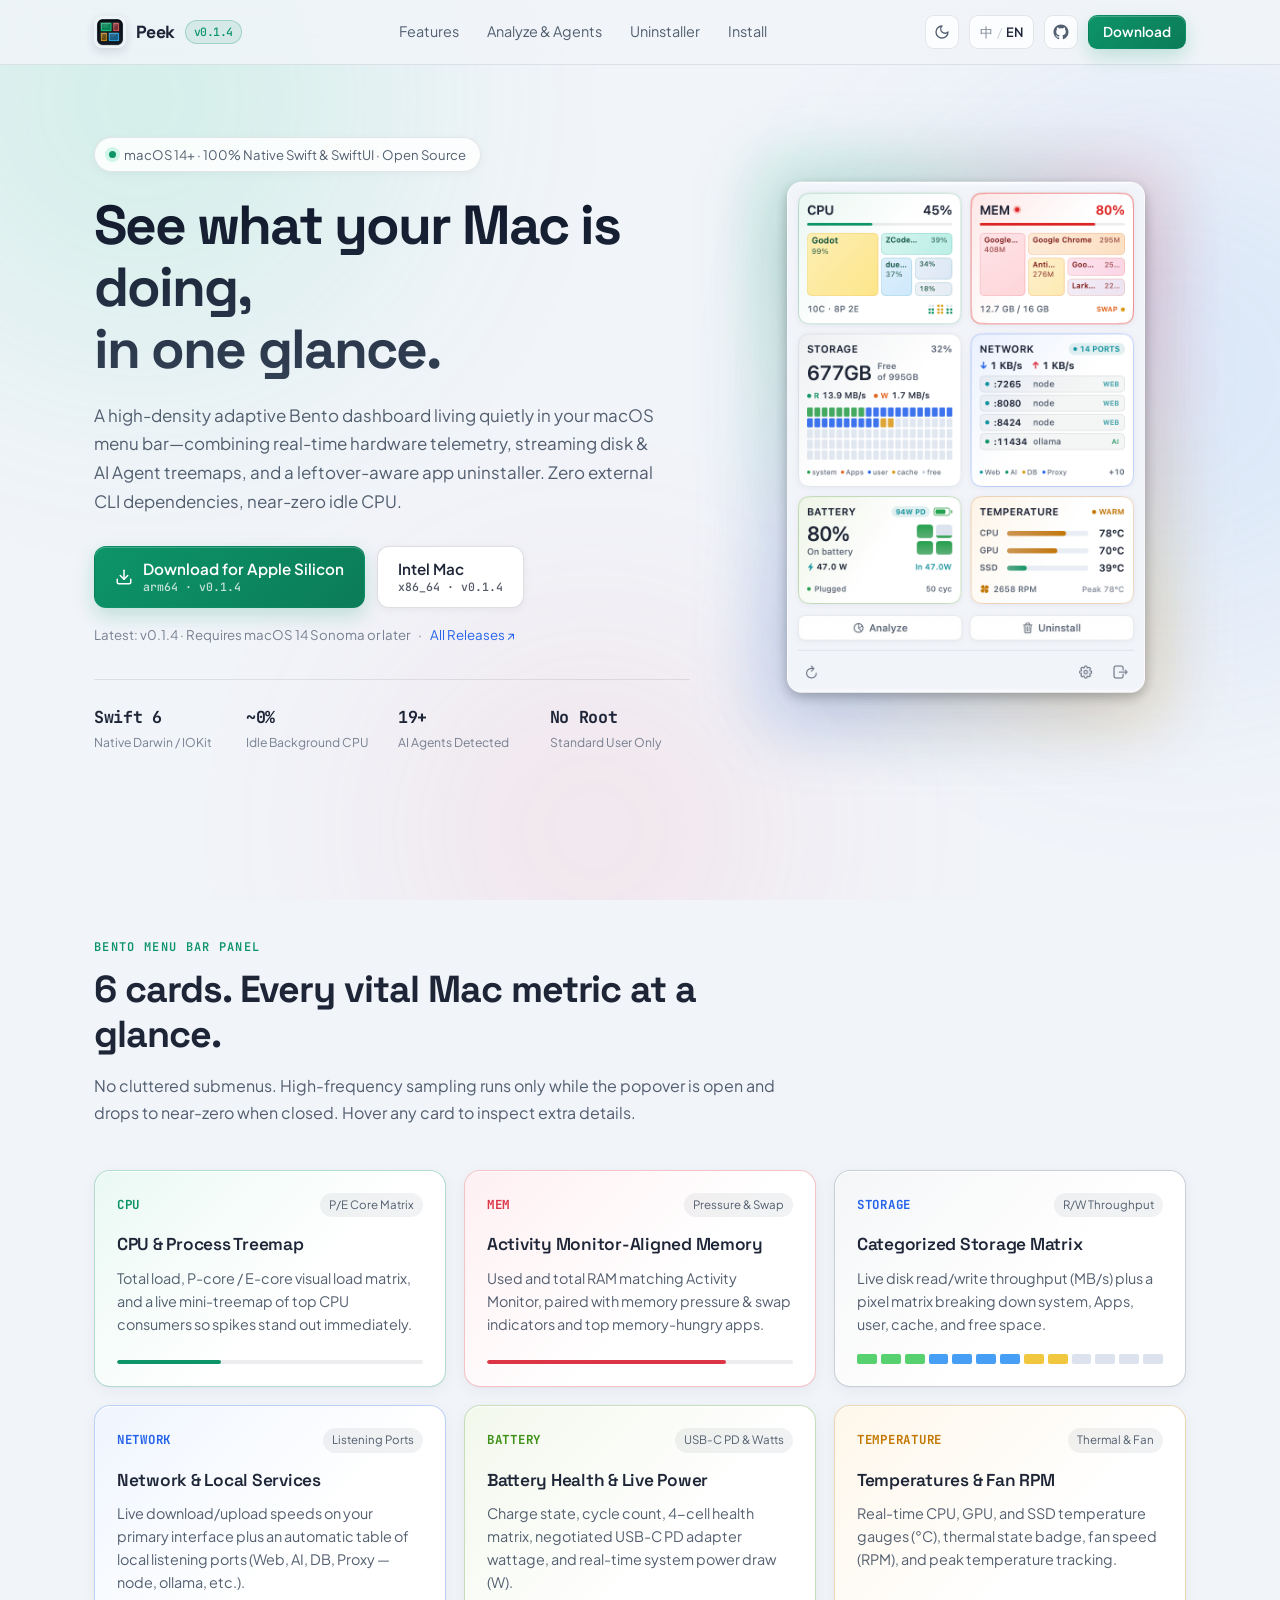
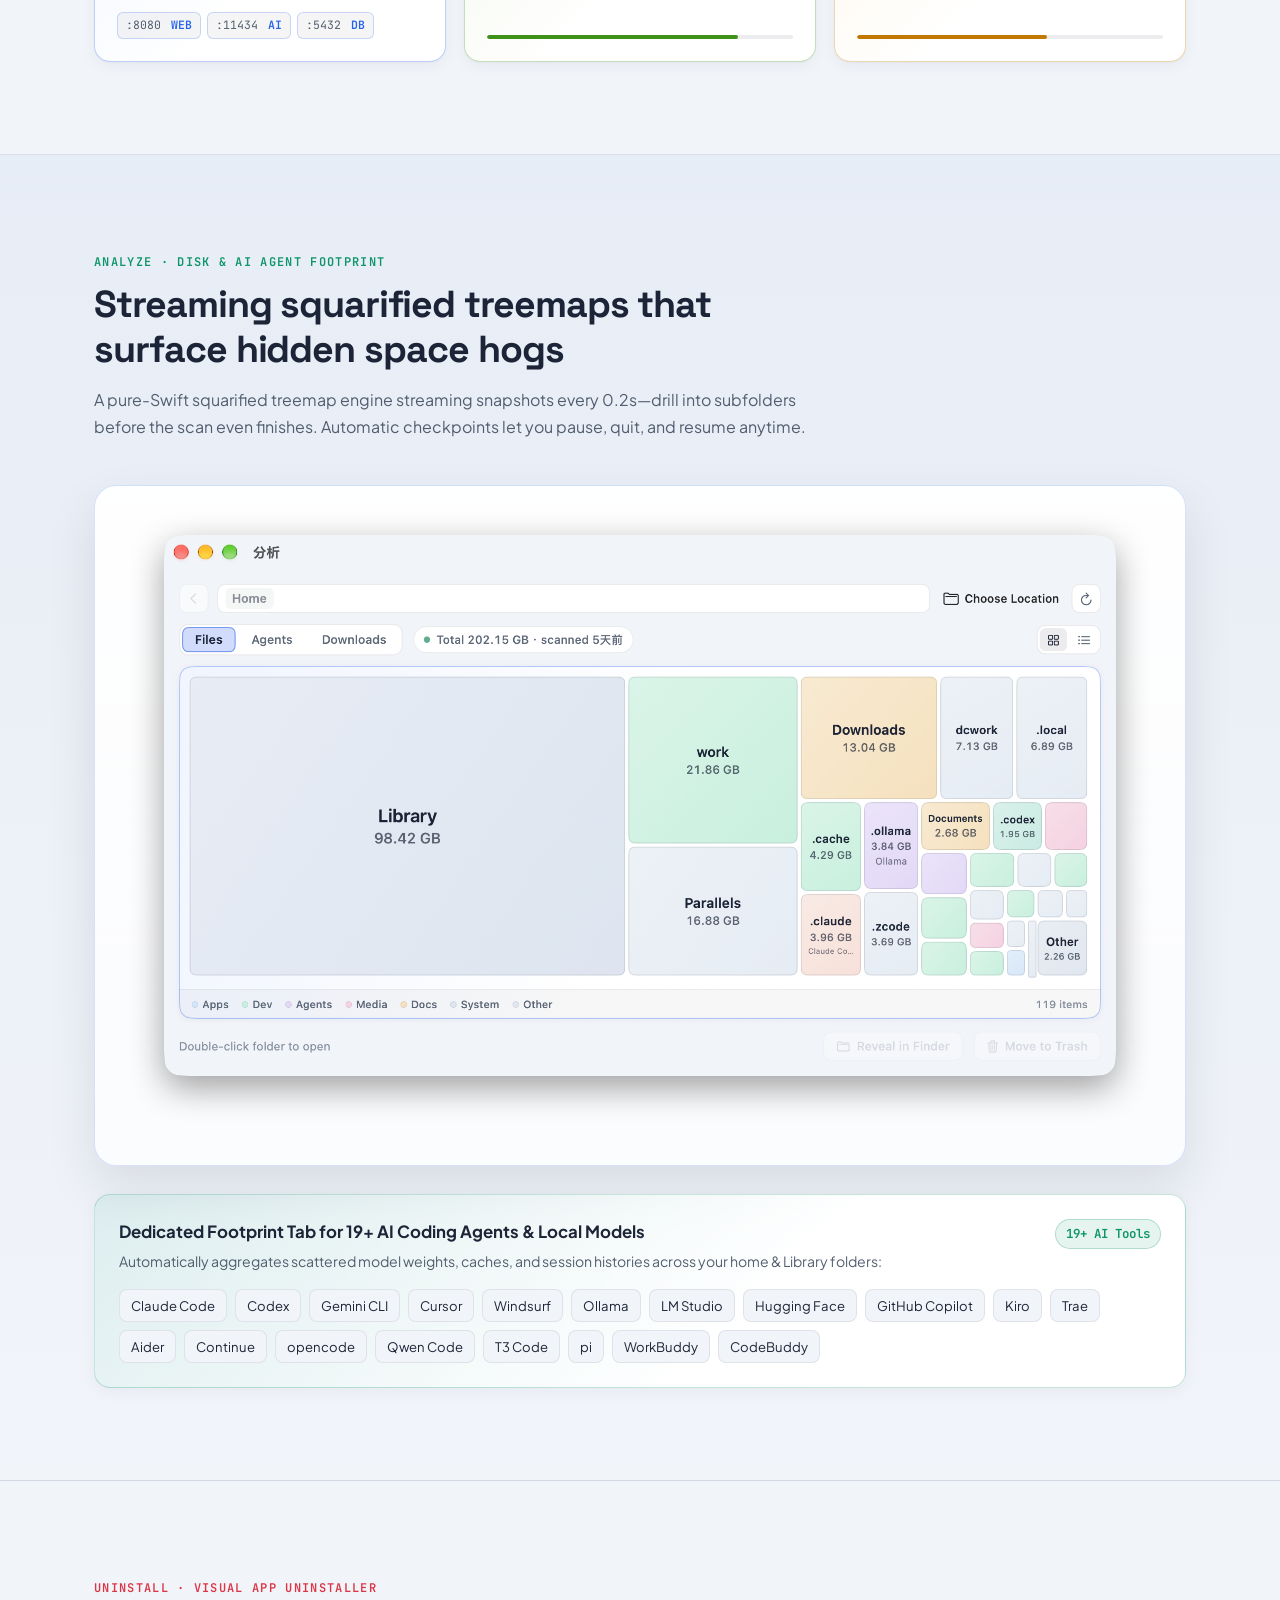
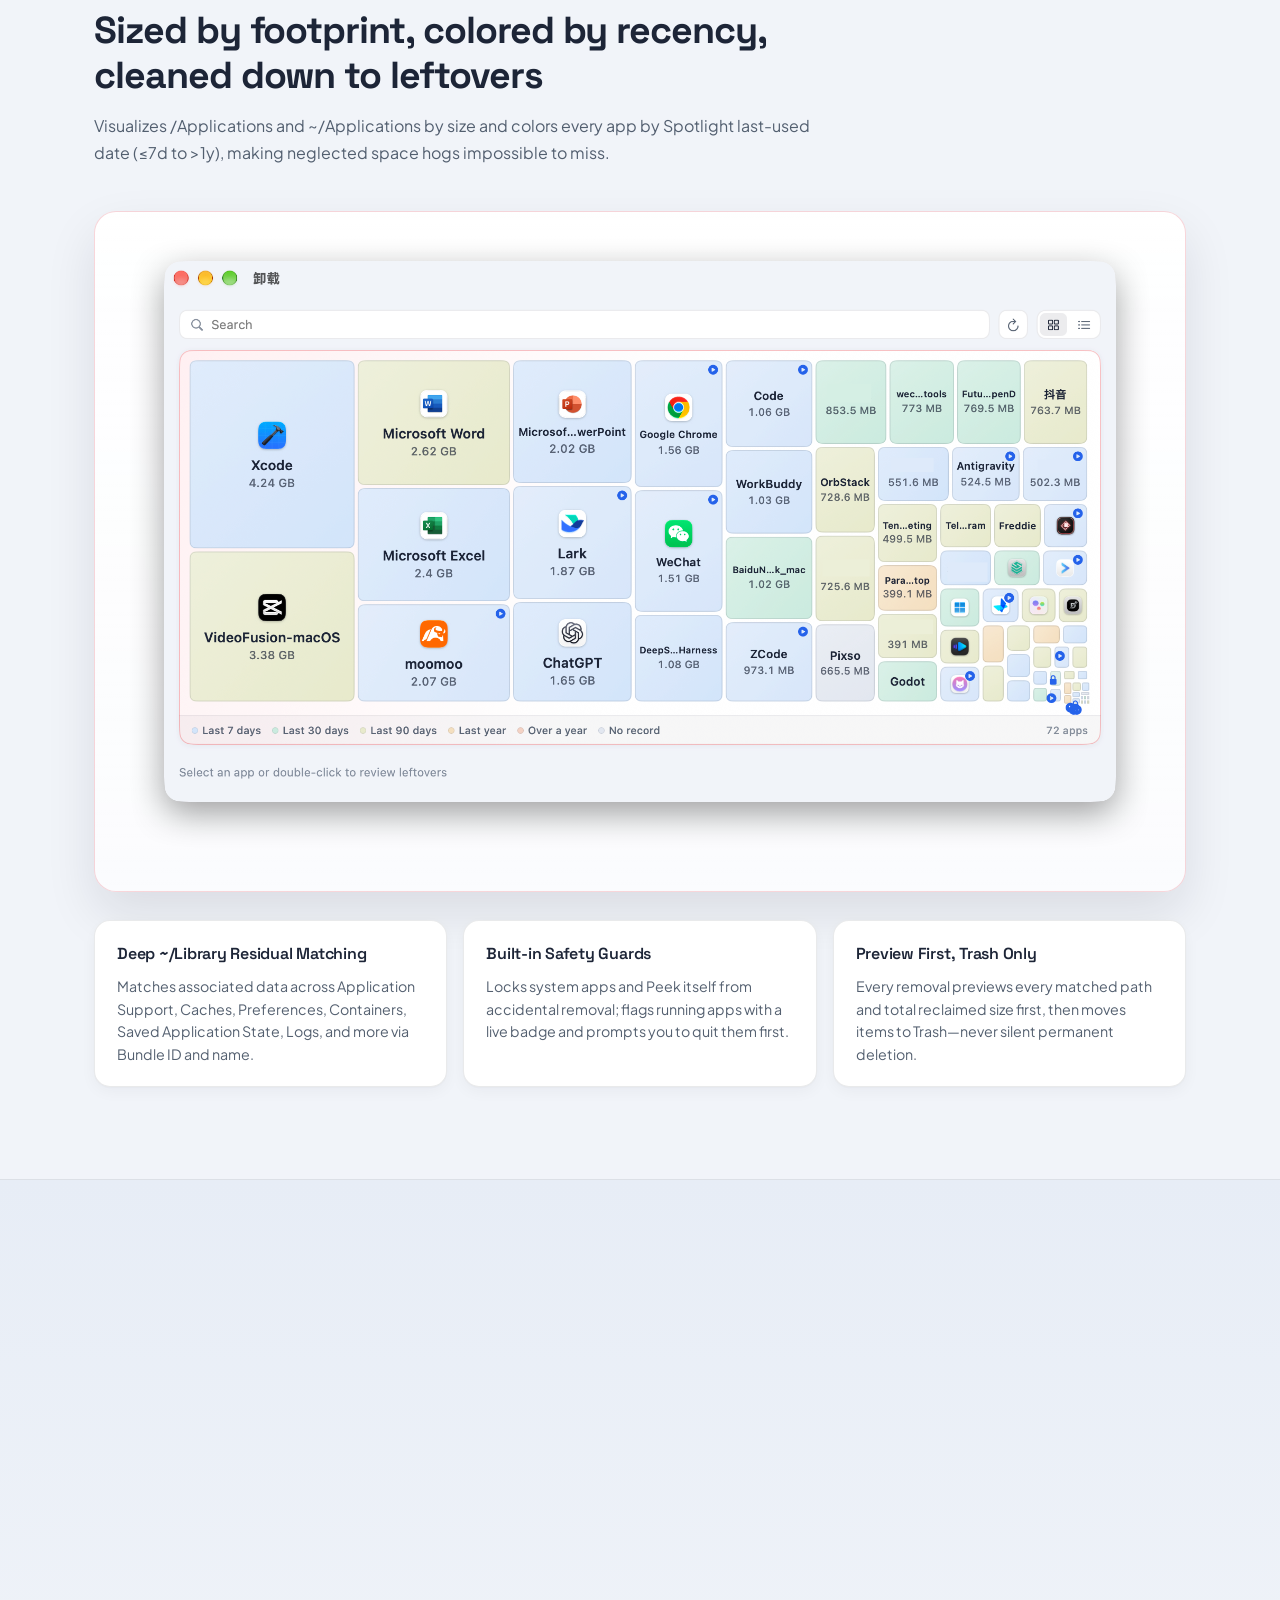
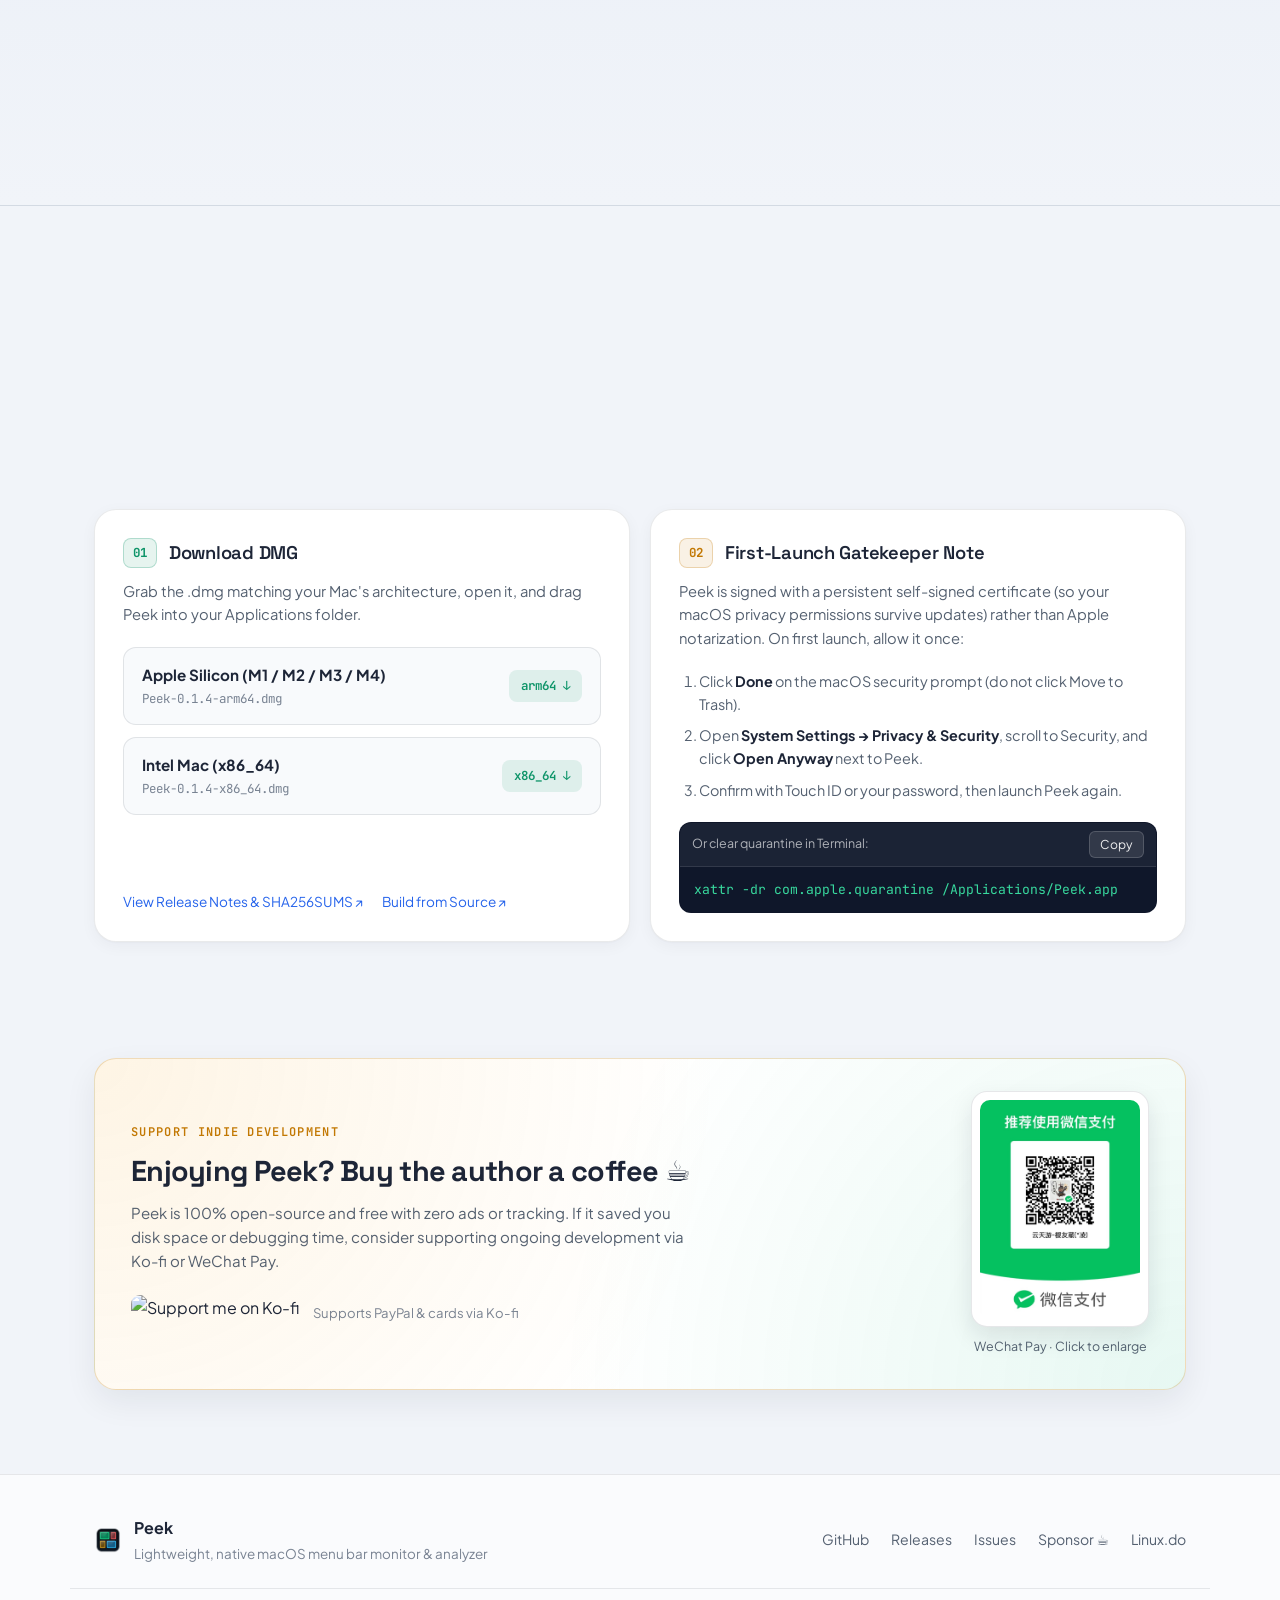
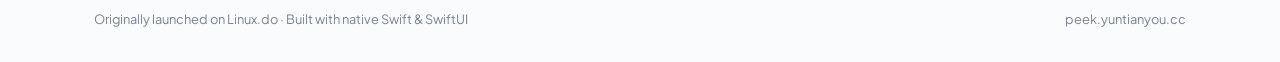
==== commit d774a235: "feat(panel,settings,website): add sponsor links, 3s default refresh interval, and light screenshots" ====
--- a/website/index.html
+++ b/website/index.html
@@ -24,7 +24,11 @@
   <link rel="apple-touch-icon" href="./assets/icon-512.png" />
   <link rel="preconnect" href="https://fonts.googleapis.com" />
   <link rel="preconnect" href="https://fonts.gstatic.com" crossorigin />
-  <link href="https://fonts.googleapis.com/css2?family=JetBrains+Mono:wght@400;500;600;700&family=Noto+Sans+SC:wght@400;500;700&family=Plus+Jakarta+Sans:wght@400;500;600;700&family=Space+Grotesk:wght@500;600;700&display=swap" rel="stylesheet" />
+  <link rel="preconnect" href="https://cdn.jsdelivr.net" crossorigin />
+  <link href="https://fonts.googleapis.com/css2?family=JetBrains+Mono:wght@400;500;600;700&family=Plus+Jakarta+Sans:wght@400;500;600;700&family=Space+Grotesk:wght@500;600;700&display=swap" rel="stylesheet" />
+  <link href="https://cdn.jsdelivr.net/npm/misans@4.0.0/lib/Normal/MiSans-Regular.min.css" rel="stylesheet" />
+  <link href="https://cdn.jsdelivr.net/npm/misans@4.0.0/lib/Normal/MiSans-Semibold.min.css" rel="stylesheet" />
+  <link href="https://cdn.jsdelivr.net/npm/misans@4.0.0/lib/Normal/MiSans-Bold.min.css" rel="stylesheet" />
   <script>
     (() => {
       try {
--- a/website/styles.css
+++ b/website/styles.css
@@ -43,9 +43,9 @@
   --radius-lg: 22px;
   --max-width: 1140px;
 
-  --font-display: "Space Grotesk", "Noto Sans SC", -apple-system, BlinkMacSystemFont,
+  --font-display: "Space Grotesk", "MiSans", "HarmonyOS Sans SC", -apple-system, BlinkMacSystemFont,
     "PingFang SC", "Hiragino Sans GB", system-ui, sans-serif;
-  --font-sans: "Plus Jakarta Sans", "Noto Sans SC", -apple-system, BlinkMacSystemFont,
+  --font-sans: "Plus Jakarta Sans", "MiSans", "HarmonyOS Sans SC", -apple-system, BlinkMacSystemFont,
     "PingFang SC", "Hiragino Sans GB", "Microsoft YaHei", system-ui, sans-serif;
   --font-mono: "JetBrains Mono", "SF Mono", ui-monospace, Menlo, Monaco, Consolas, monospace;
 
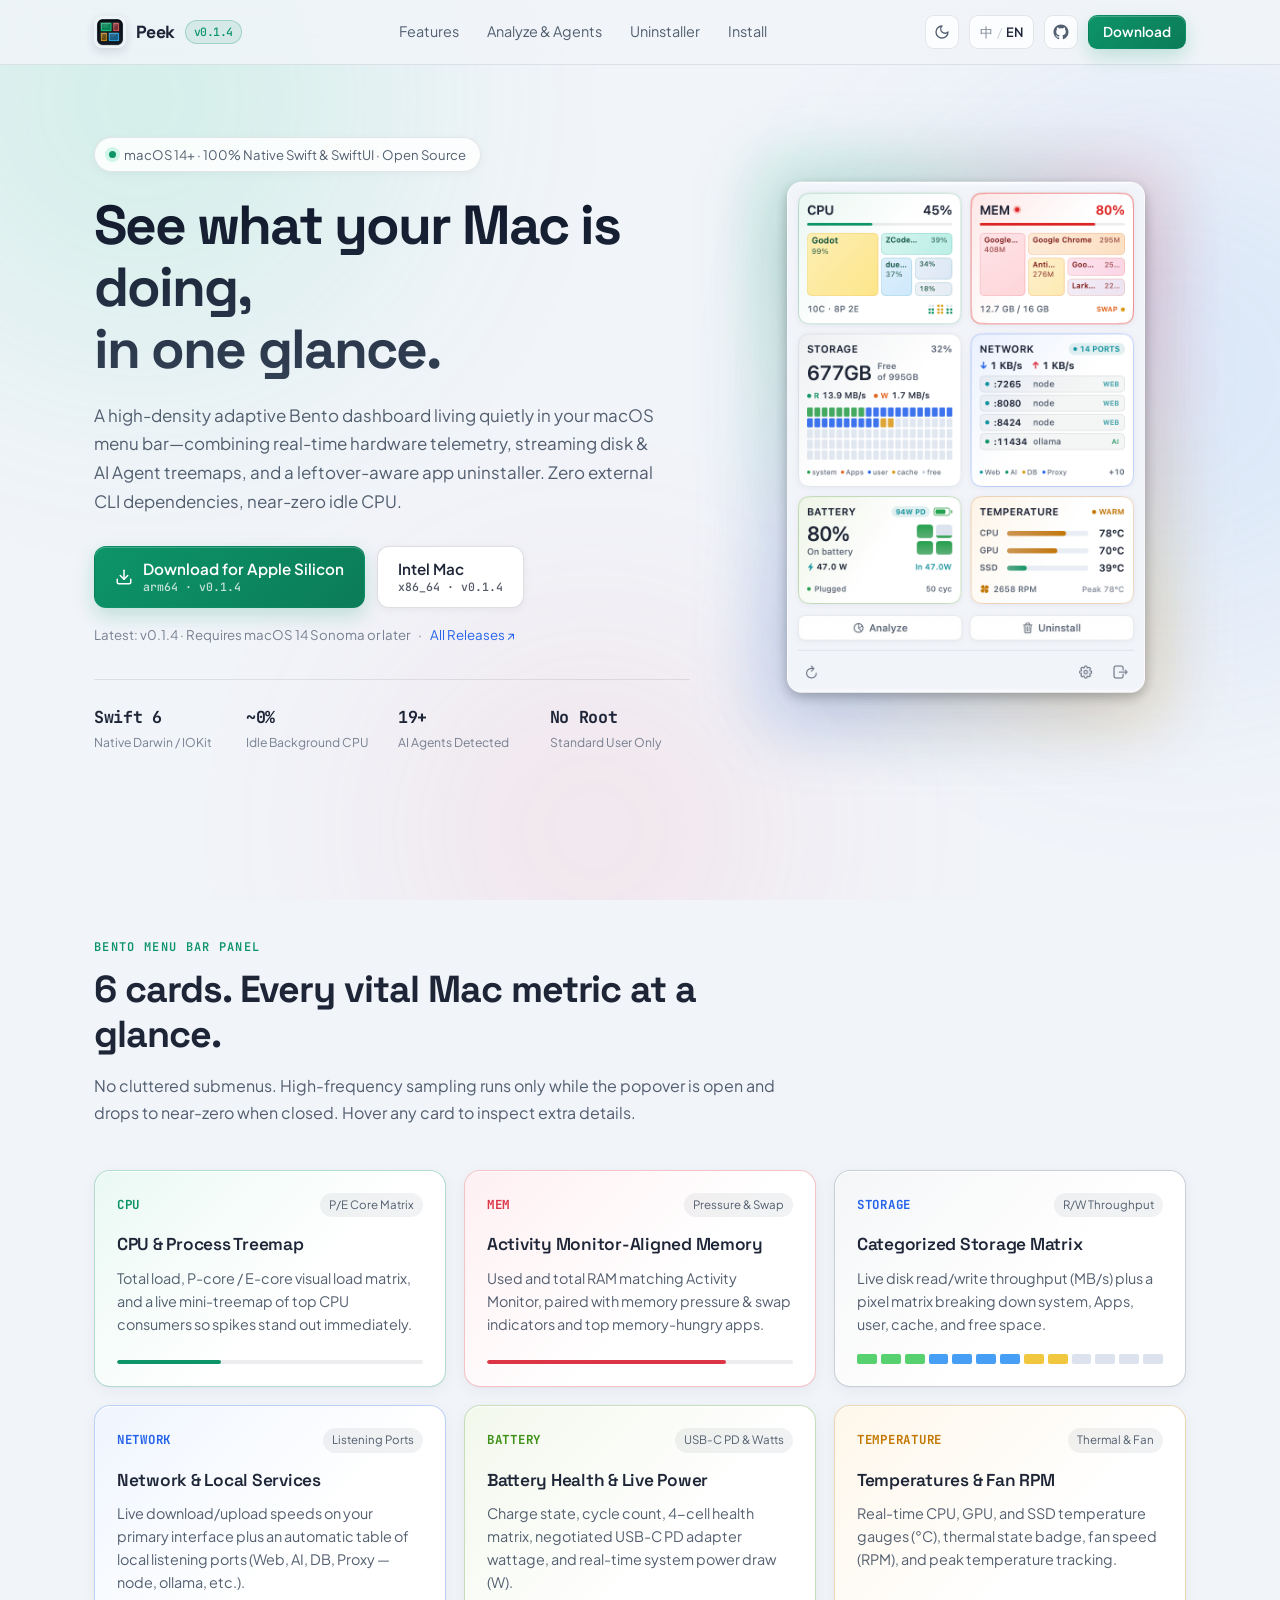
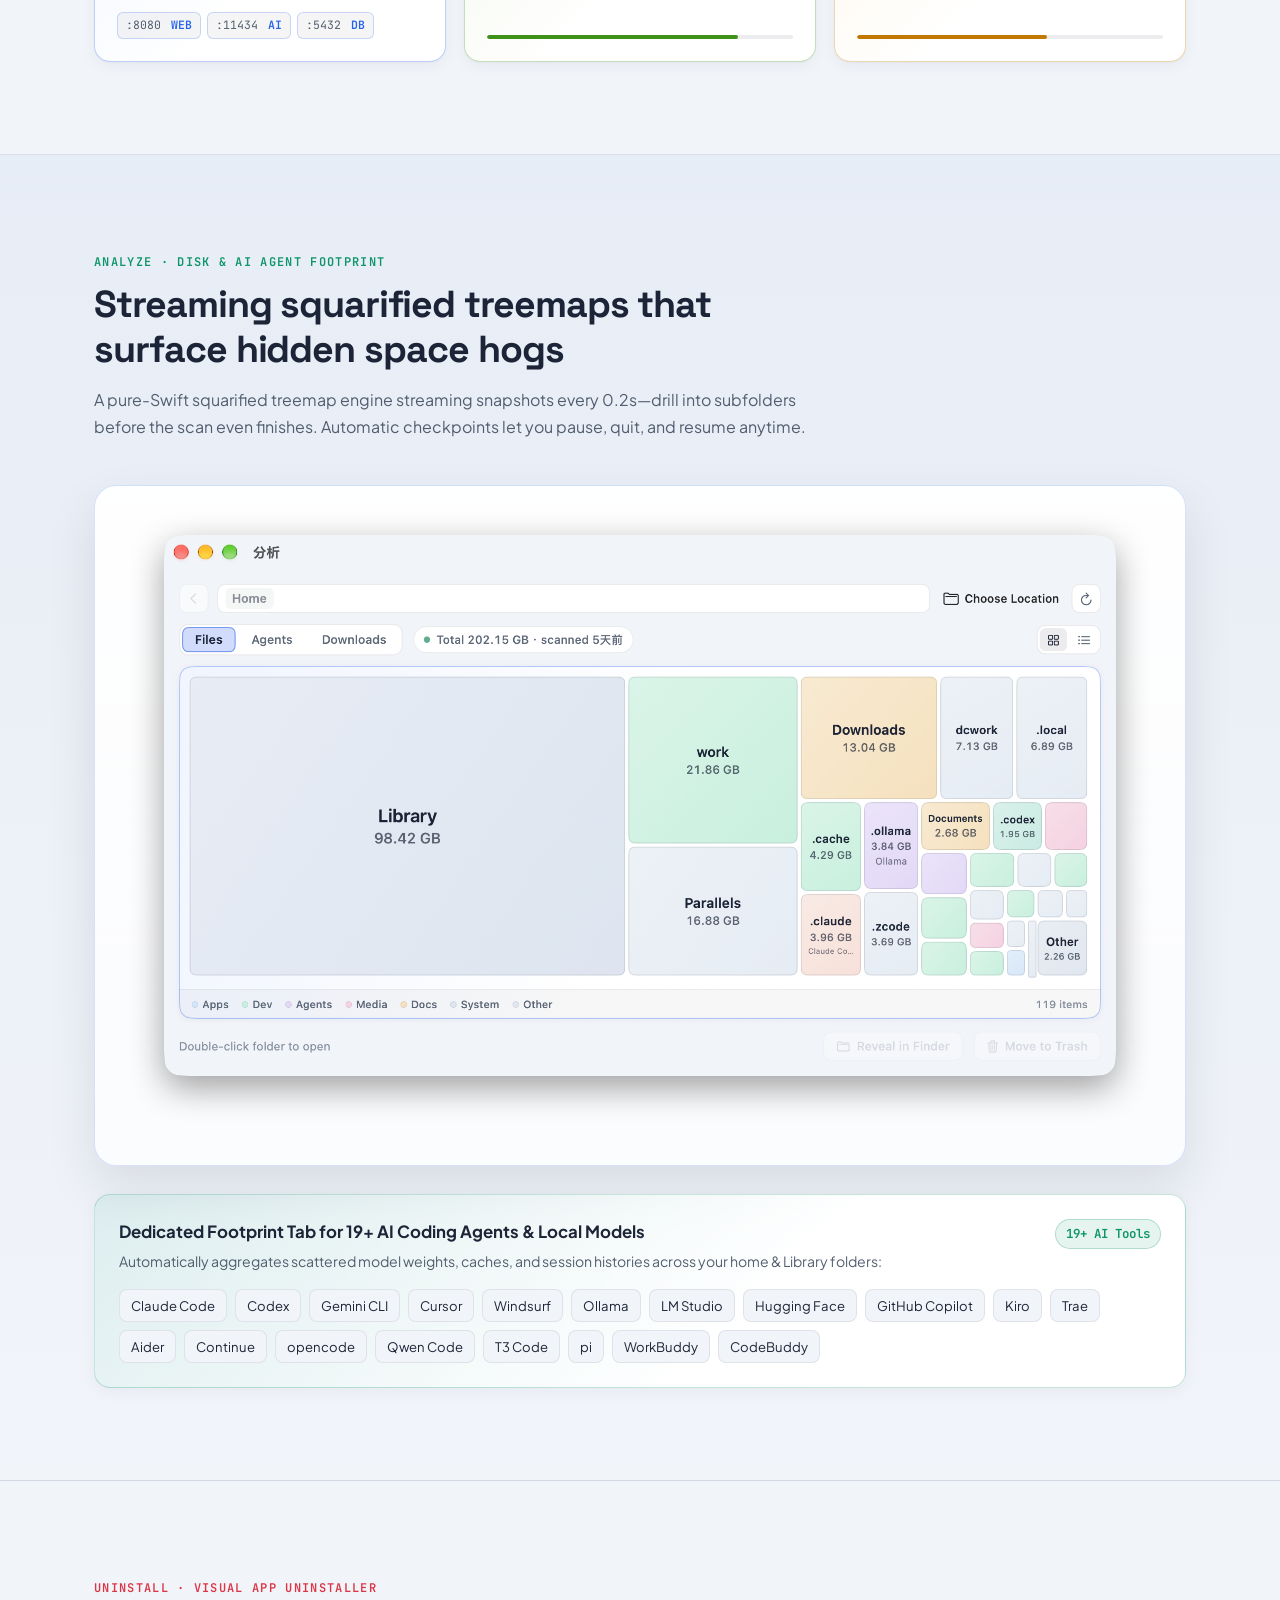
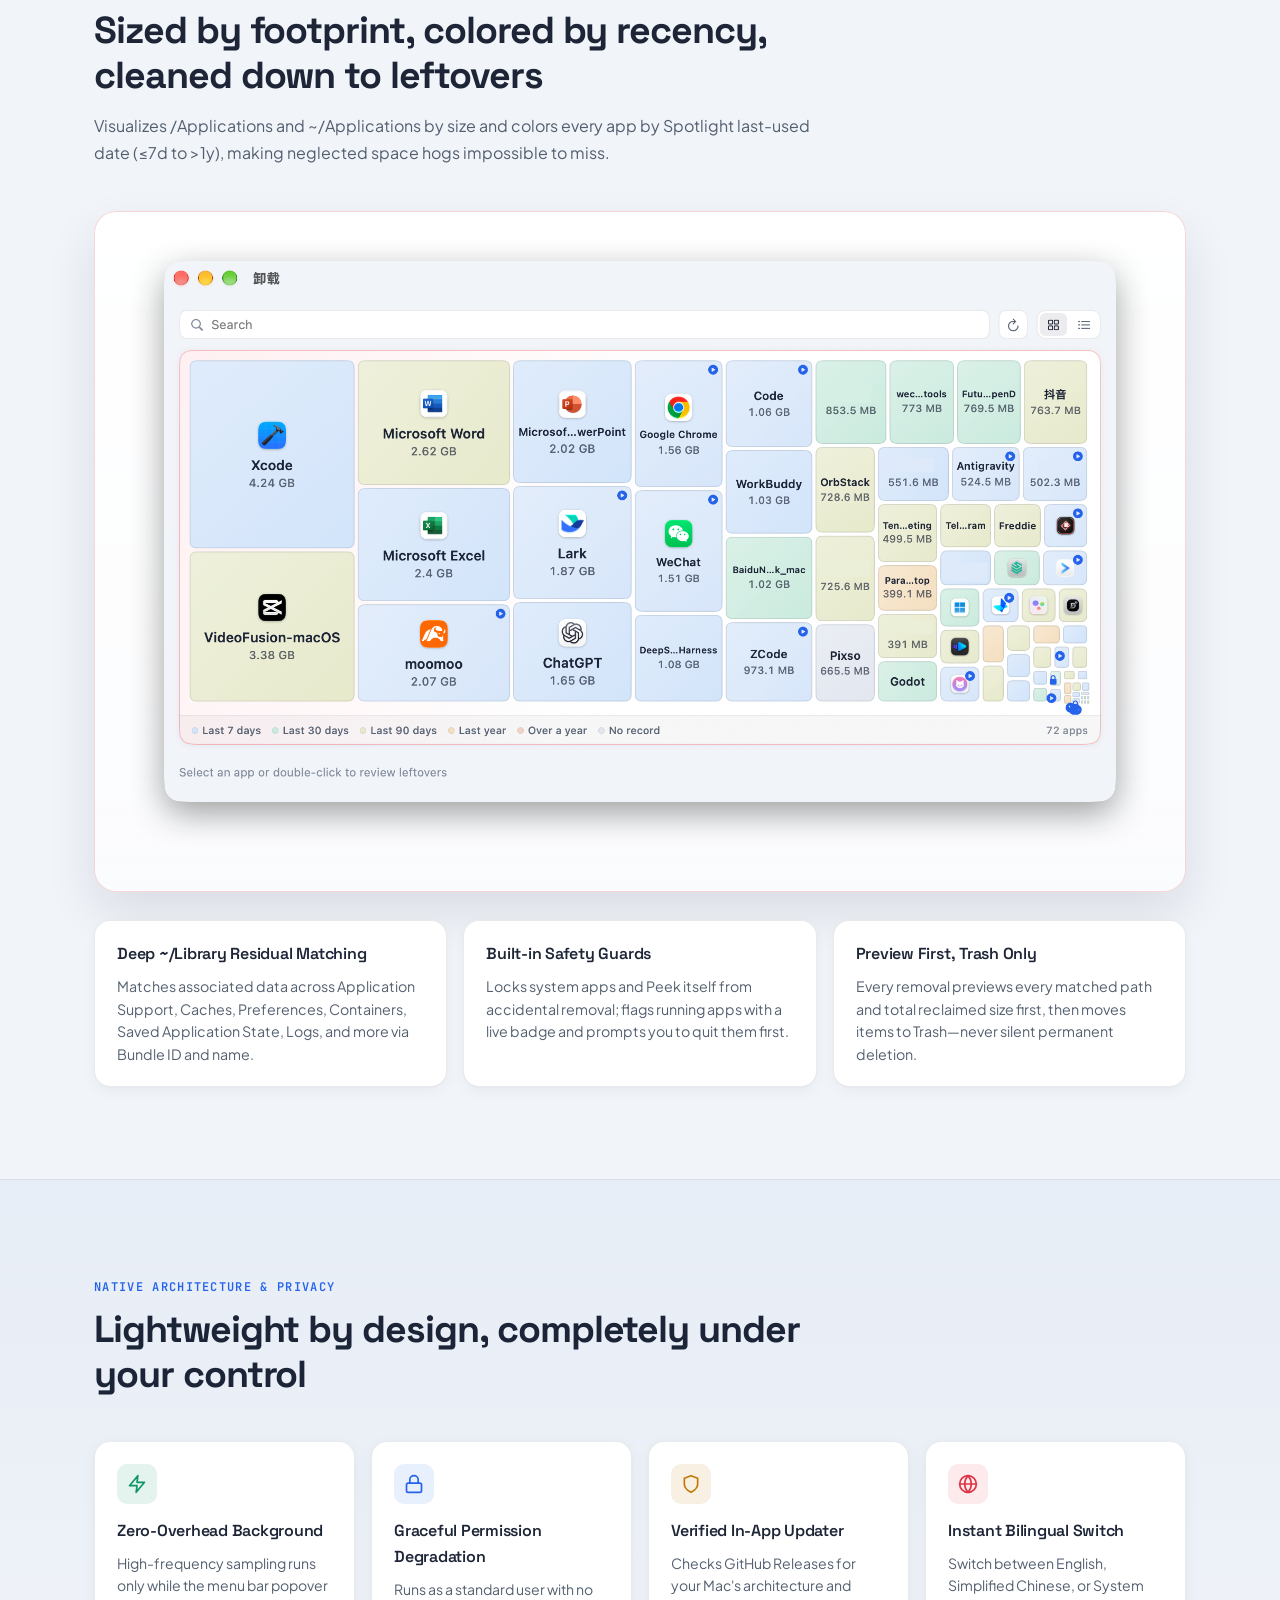
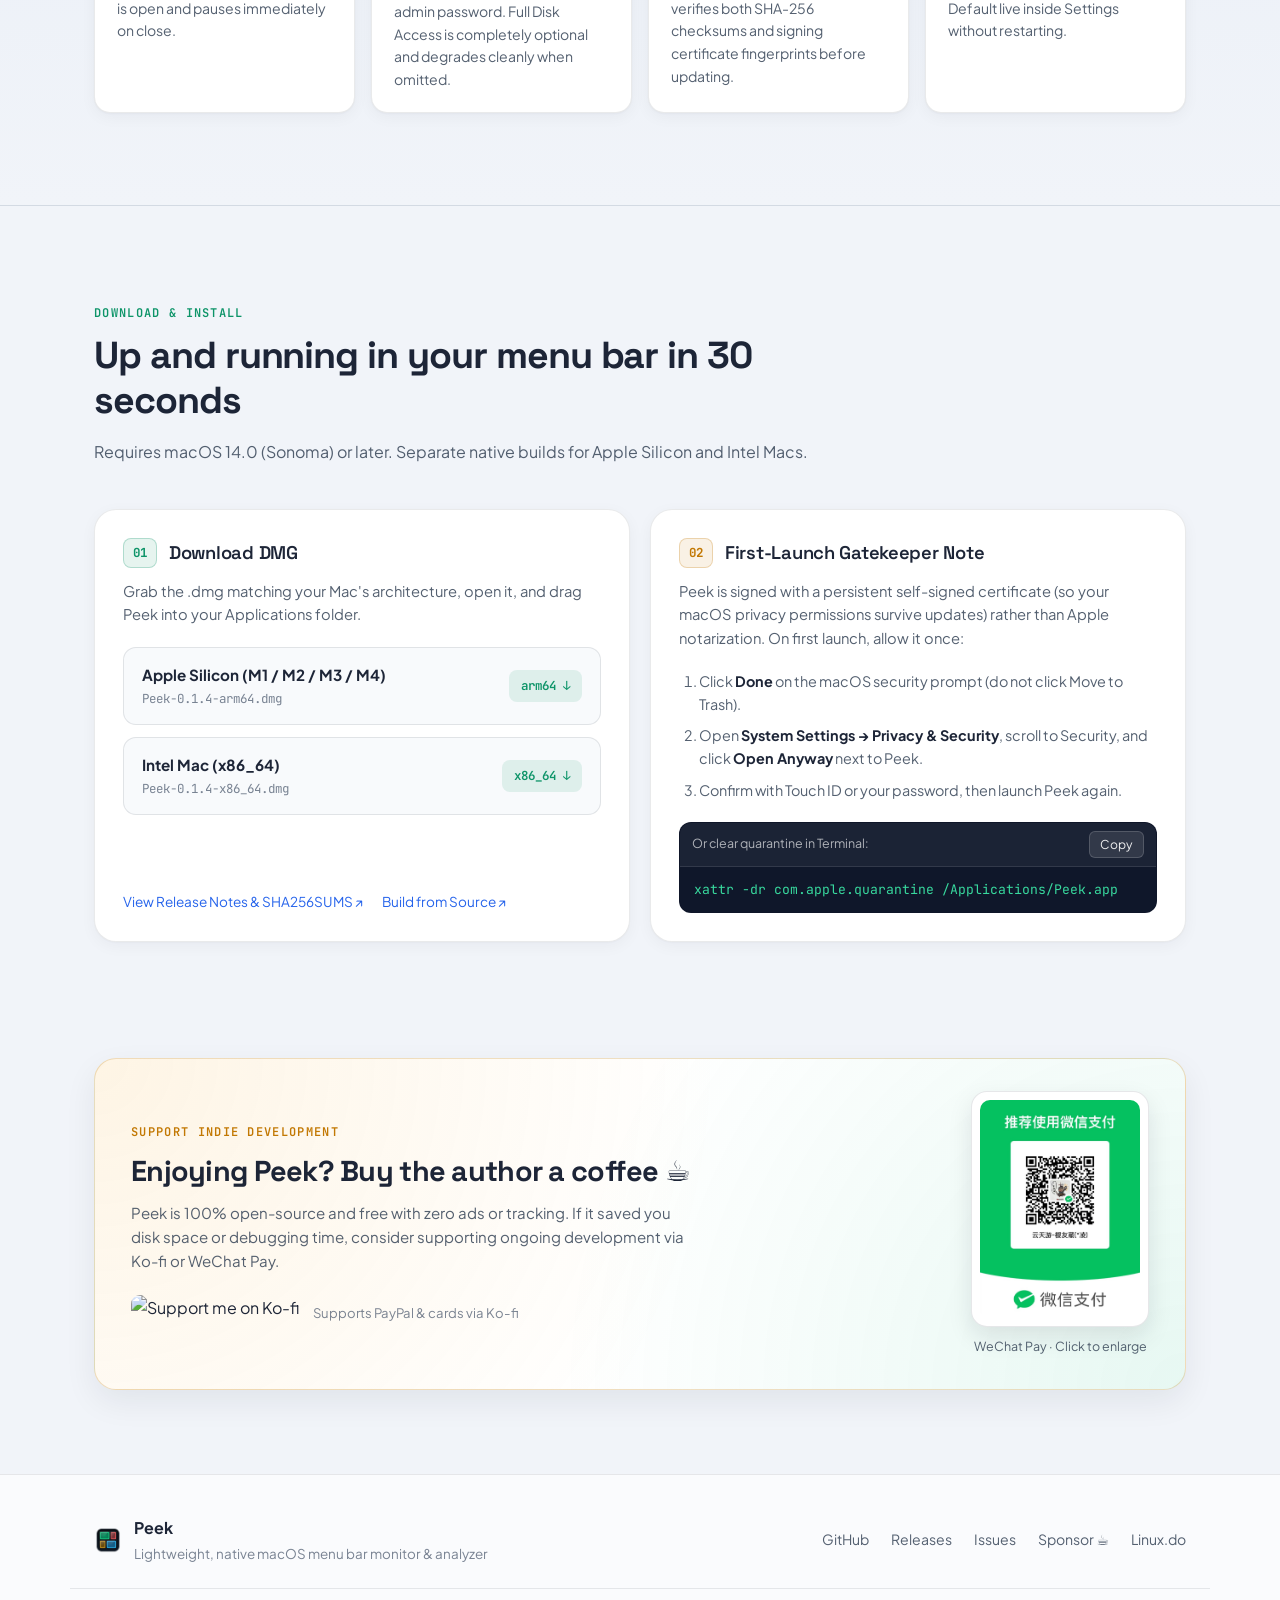
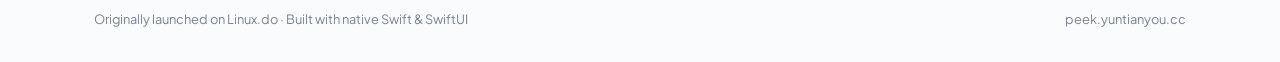
==== commit 3bfbae9e: "chore(website): add Umami analytics script" ====
--- a/website/index.html
+++ b/website/index.html
@@ -26,9 +26,8 @@
   <link rel="preconnect" href="https://fonts.gstatic.com" crossorigin />
   <link rel="preconnect" href="https://cdn.jsdelivr.net" crossorigin />
   <link href="https://fonts.googleapis.com/css2?family=JetBrains+Mono:wght@400;500;600;700&family=Plus+Jakarta+Sans:wght@400;500;600;700&family=Space+Grotesk:wght@500;600;700&display=swap" rel="stylesheet" />
-  <link href="https://cdn.jsdelivr.net/npm/misans@4.0.0/lib/Normal/MiSans-Regular.min.css" rel="stylesheet" />
-  <link href="https://cdn.jsdelivr.net/npm/misans@4.0.0/lib/Normal/MiSans-Semibold.min.css" rel="stylesheet" />
-  <link href="https://cdn.jsdelivr.net/npm/misans@4.0.0/lib/Normal/MiSans-Bold.min.css" rel="stylesheet" />
+  <link href="https://cdn.jsdelivr.net/npm/lxgw-wenkai-webfont@1.7.0/lxgwwenkai-regular.css" rel="stylesheet" />
+  <link href="https://cdn.jsdelivr.net/npm/lxgw-wenkai-webfont@1.7.0/lxgwwenkai-bold.css" rel="stylesheet" />
   <script>
     (() => {
       try {
@@ -44,6 +43,7 @@
     })();
   </script>
   <link rel="stylesheet" href="./styles.css" />
+  <script defer src="https://umami.yuntianyou.cc/script.js" data-website-id="340006c9-719c-4144-bf8f-277b162d5331"></script>
 </head>
 <body>
   <!-- Ambient Background Glow -->
--- a/website/styles.css
+++ b/website/styles.css
@@ -43,9 +43,9 @@
   --radius-lg: 22px;
   --max-width: 1140px;
 
-  --font-display: "Space Grotesk", "MiSans", "HarmonyOS Sans SC", -apple-system, BlinkMacSystemFont,
+  --font-display: "Space Grotesk", "LXGW WenKai", -apple-system, BlinkMacSystemFont,
     "PingFang SC", "Hiragino Sans GB", system-ui, sans-serif;
-  --font-sans: "Plus Jakarta Sans", "MiSans", "HarmonyOS Sans SC", -apple-system, BlinkMacSystemFont,
+  --font-sans: "Plus Jakarta Sans", "LXGW WenKai", -apple-system, BlinkMacSystemFont,
     "PingFang SC", "Hiragino Sans GB", "Microsoft YaHei", system-ui, sans-serif;
   --font-mono: "JetBrains Mono", "SF Mono", ui-monospace, Menlo, Monaco, Consolas, monospace;
 
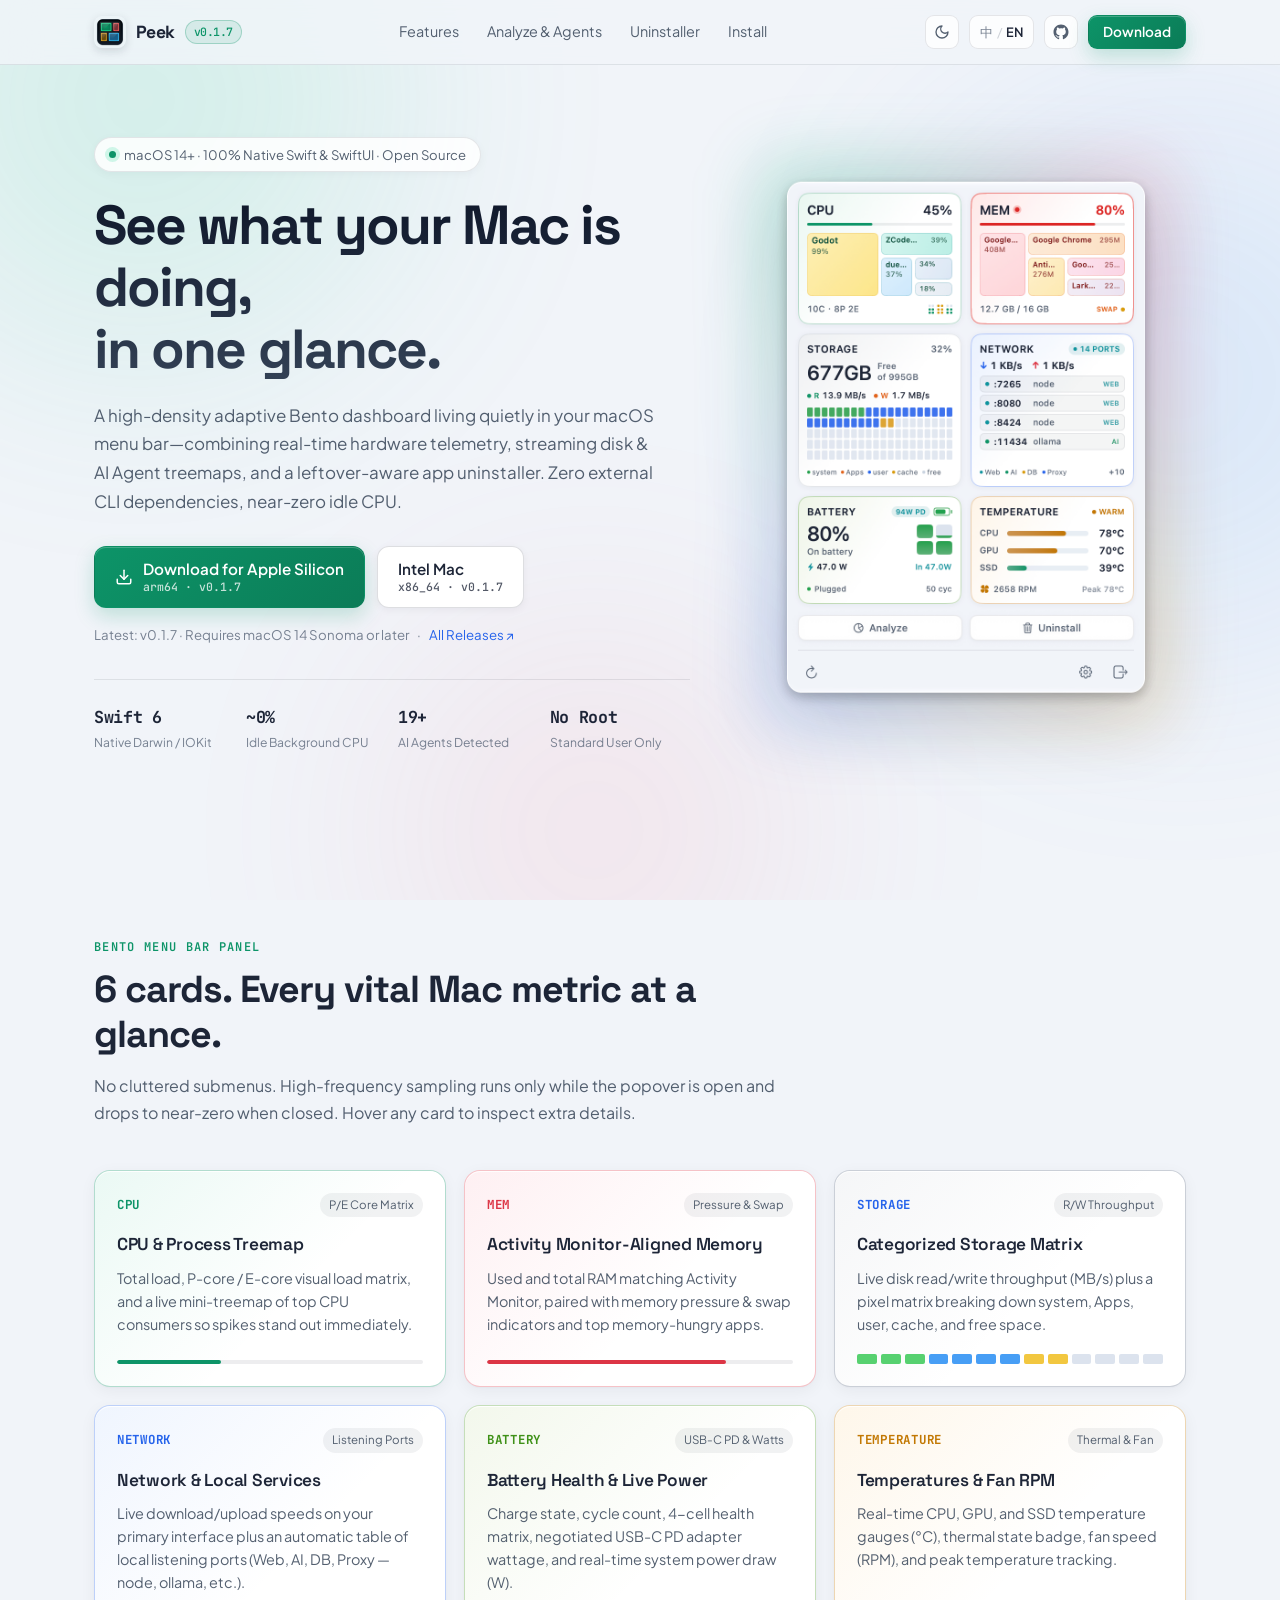
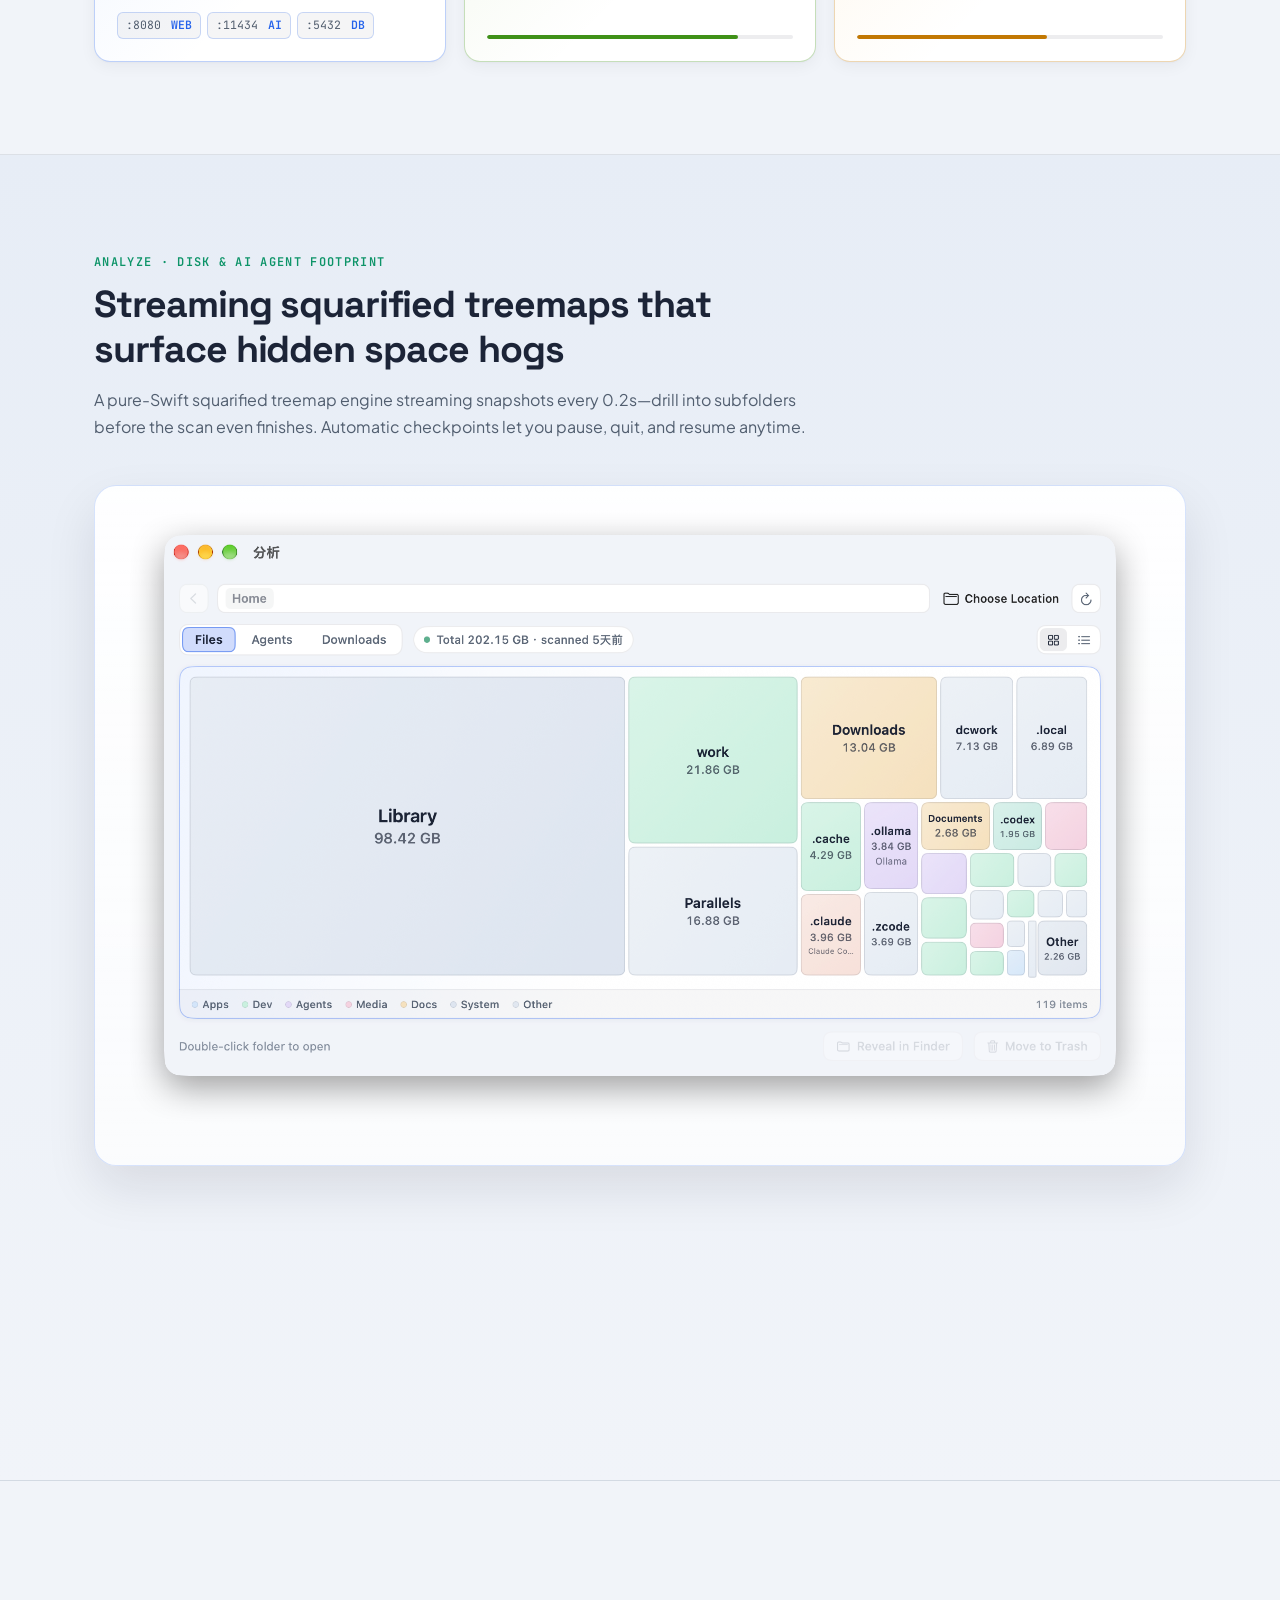
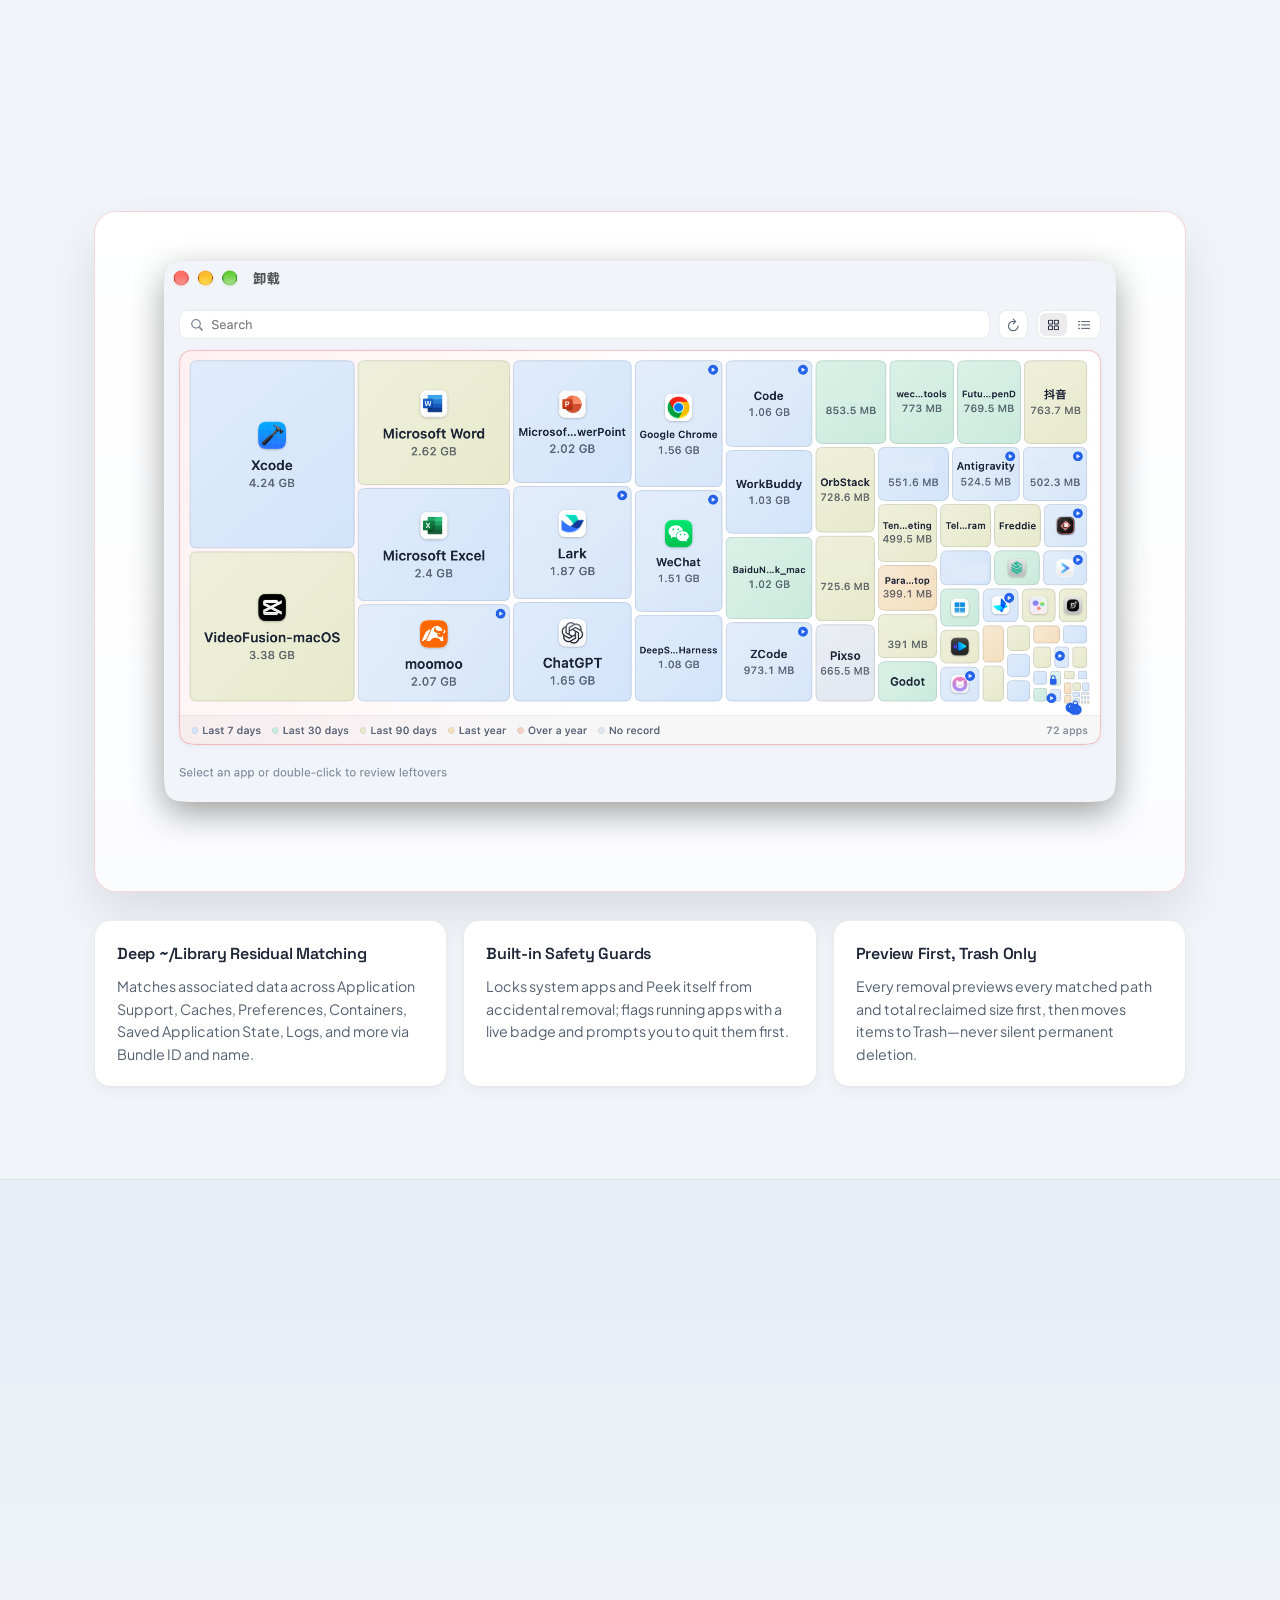
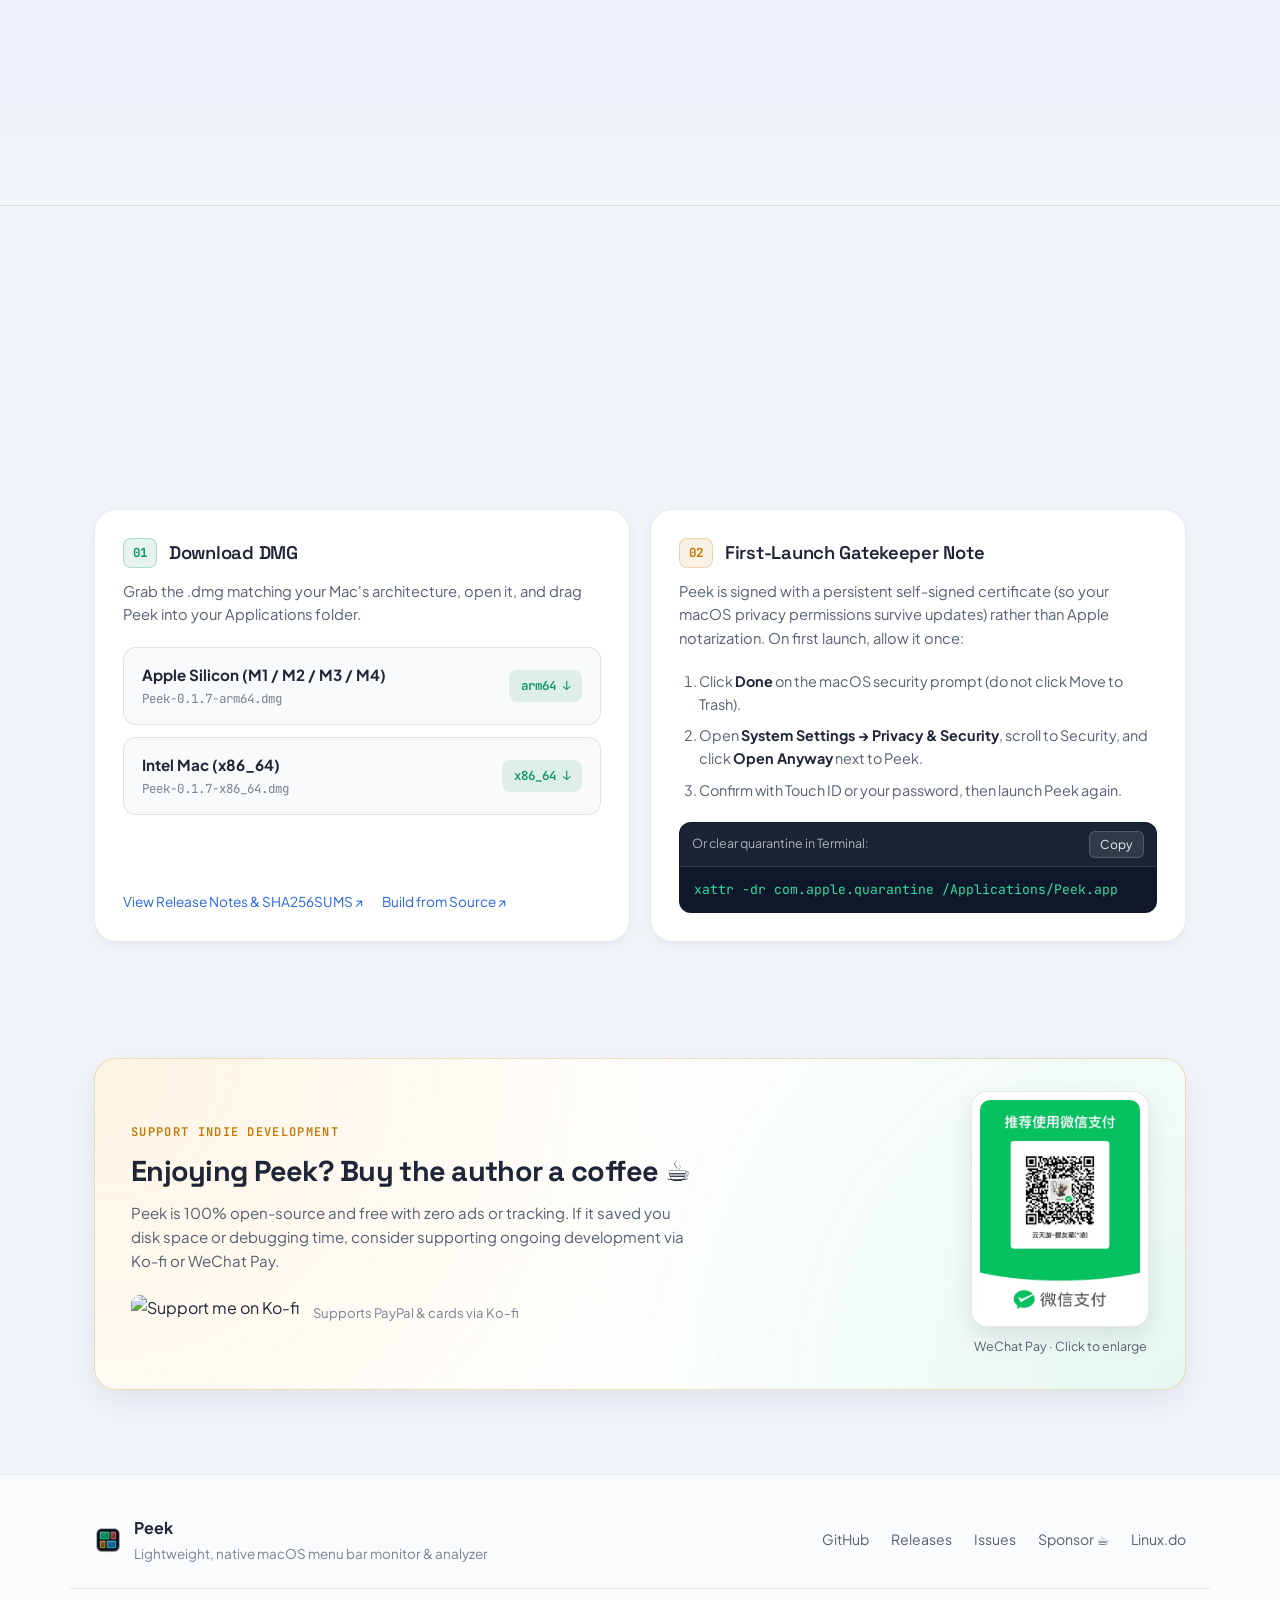
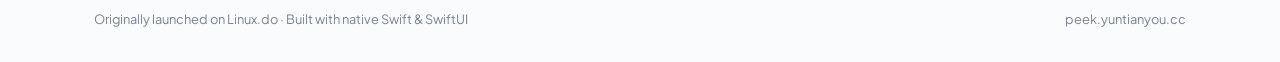
==== commit d29fc7ca: "fix(website): fall back download links to latest release page instead of hardcoded tag URL" ====
--- a/website/index.html
+++ b/website/index.html
@@ -5,10 +5,15 @@
   <meta name="viewport" content="width=device-width, initial-scale=1.0" />
   <title>Peek — Native macOS Menu Bar System Monitor, Disk Analyzer &amp; App Uninstaller</title>
   <meta name="description" content="A lightweight, 100% native macOS menu bar app for real-time hardware telemetry, visual disk &amp; AI Agent footprint analysis, and clean app uninstallation." />
+  <meta name="robots" content="index, follow" />
   <meta name="theme-color" content="#0b0f17" />
+  <link rel="canonical" href="https://peek.yuntianyou.cc/" />
 
   <!-- Open Graph -->
   <meta property="og:type" content="website" />
+  <meta property="og:site_name" content="Peek" />
+  <meta property="og:locale" content="zh_CN" />
+  <meta property="og:locale:alternate" content="en_US" />
   <meta property="og:url" content="https://peek.yuntianyou.cc/" />
   <meta property="og:title" content="Peek — Native macOS Menu Bar Monitor &amp; Analyzer" />
   <meta property="og:description" content="Real-time 6-card Bento telemetry, streaming squarified disk &amp; AI Agent analyzer, and smart app uninstaller. 100% native Swift &amp; SwiftUI." />
@@ -43,6 +48,30 @@
     })();
   </script>
   <link rel="stylesheet" href="./styles.css" />
+  <script type="application/ld+json">
+    {
+      "@context": "https://schema.org",
+      "@type": "SoftwareApplication",
+      "name": "Peek",
+      "operatingSystem": "macOS 14.0 or later",
+      "applicationCategory": "UtilitiesApplication",
+      "description": "A lightweight, 100% native Swift & SwiftUI macOS menu bar app for real-time hardware telemetry, visual disk & AI Agent footprint analysis, and clean app uninstallation.",
+      "url": "https://peek.yuntianyou.cc/",
+      "downloadUrl": "https://github.com/athlan20/peek/releases/latest",
+      "screenshot": "https://peek.yuntianyou.cc/assets/storage.png",
+      "isAccessibleForFree": true,
+      "offers": {
+        "@type": "Offer",
+        "price": "0",
+        "priceCurrency": "USD"
+      },
+      "author": {
+        "@type": "Person",
+        "name": "athlan20",
+        "url": "https://github.com/athlan20"
+      }
+    }
+  </script>
   <script defer src="https://umami.yuntianyou.cc/script.js" data-website-id="340006c9-719c-4144-bf8f-277b162d5331"></script>
 </head>
 <body>
@@ -59,7 +88,7 @@
       <a href="#top" class="brand">
         <img src="./assets/icon-512.png" alt="Peek Icon" class="brand-icon" width="32" height="32" />
         <span class="brand-name">Peek</span>
-        <span class="version-pill" id="nav-version">v0.1.4</span>
+        <span class="version-pill" id="nav-version">v0.1.7</span>
       </a>
 
       <nav class="nav-links" aria-label="Primary">
@@ -134,7 +163,7 @@
           </div>
 
           <div class="hero-meta">
-            <span id="release-meta" data-i18n="hero.releaseLoading">最新版本：v0.1.3 · 支持 macOS 14 Sonoma 及以上</span>
+            <span id="release-meta" data-i18n="hero.releaseLoading">最新版本：v0.1.7 · 支持 macOS 14 Sonoma 及以上</span>
             <span class="meta-dot">·</span>
             <a href="https://github.com/athlan20/peek/releases" target="_blank" rel="noopener noreferrer" data-i18n="hero.allReleases">所有版本 ↗</a>
           </div>
@@ -425,7 +454,7 @@
               <a id="install-dl-arm64" href="https://github.com/athlan20/peek/releases/latest" class="dl-row">
                 <div>
                   <strong data-i18n="install.armTitle">Apple Silicon (M1 / M2 / M3 / M4)</strong>
-                  <span id="install-dl-arm64-file">Peek-0.1.3-arm64.dmg</span>
+                  <span id="install-dl-arm64-file">Peek-0.1.7-arm64.dmg</span>
                 </div>
                 <span class="dl-pill">arm64 ↓</span>
               </a>
@@ -433,7 +462,7 @@
               <a id="install-dl-x86" href="https://github.com/athlan20/peek/releases/latest" class="dl-row">
                 <div>
                   <strong data-i18n="install.intelTitle">Intel Mac (x86_64)</strong>
-                  <span id="install-dl-x86-file">Peek-0.1.3-x86_64.dmg</span>
+                  <span id="install-dl-x86-file">Peek-0.1.7-x86_64.dmg</span>
                 </div>
                 <span class="dl-pill">x86_64 ↓</span>
               </a>
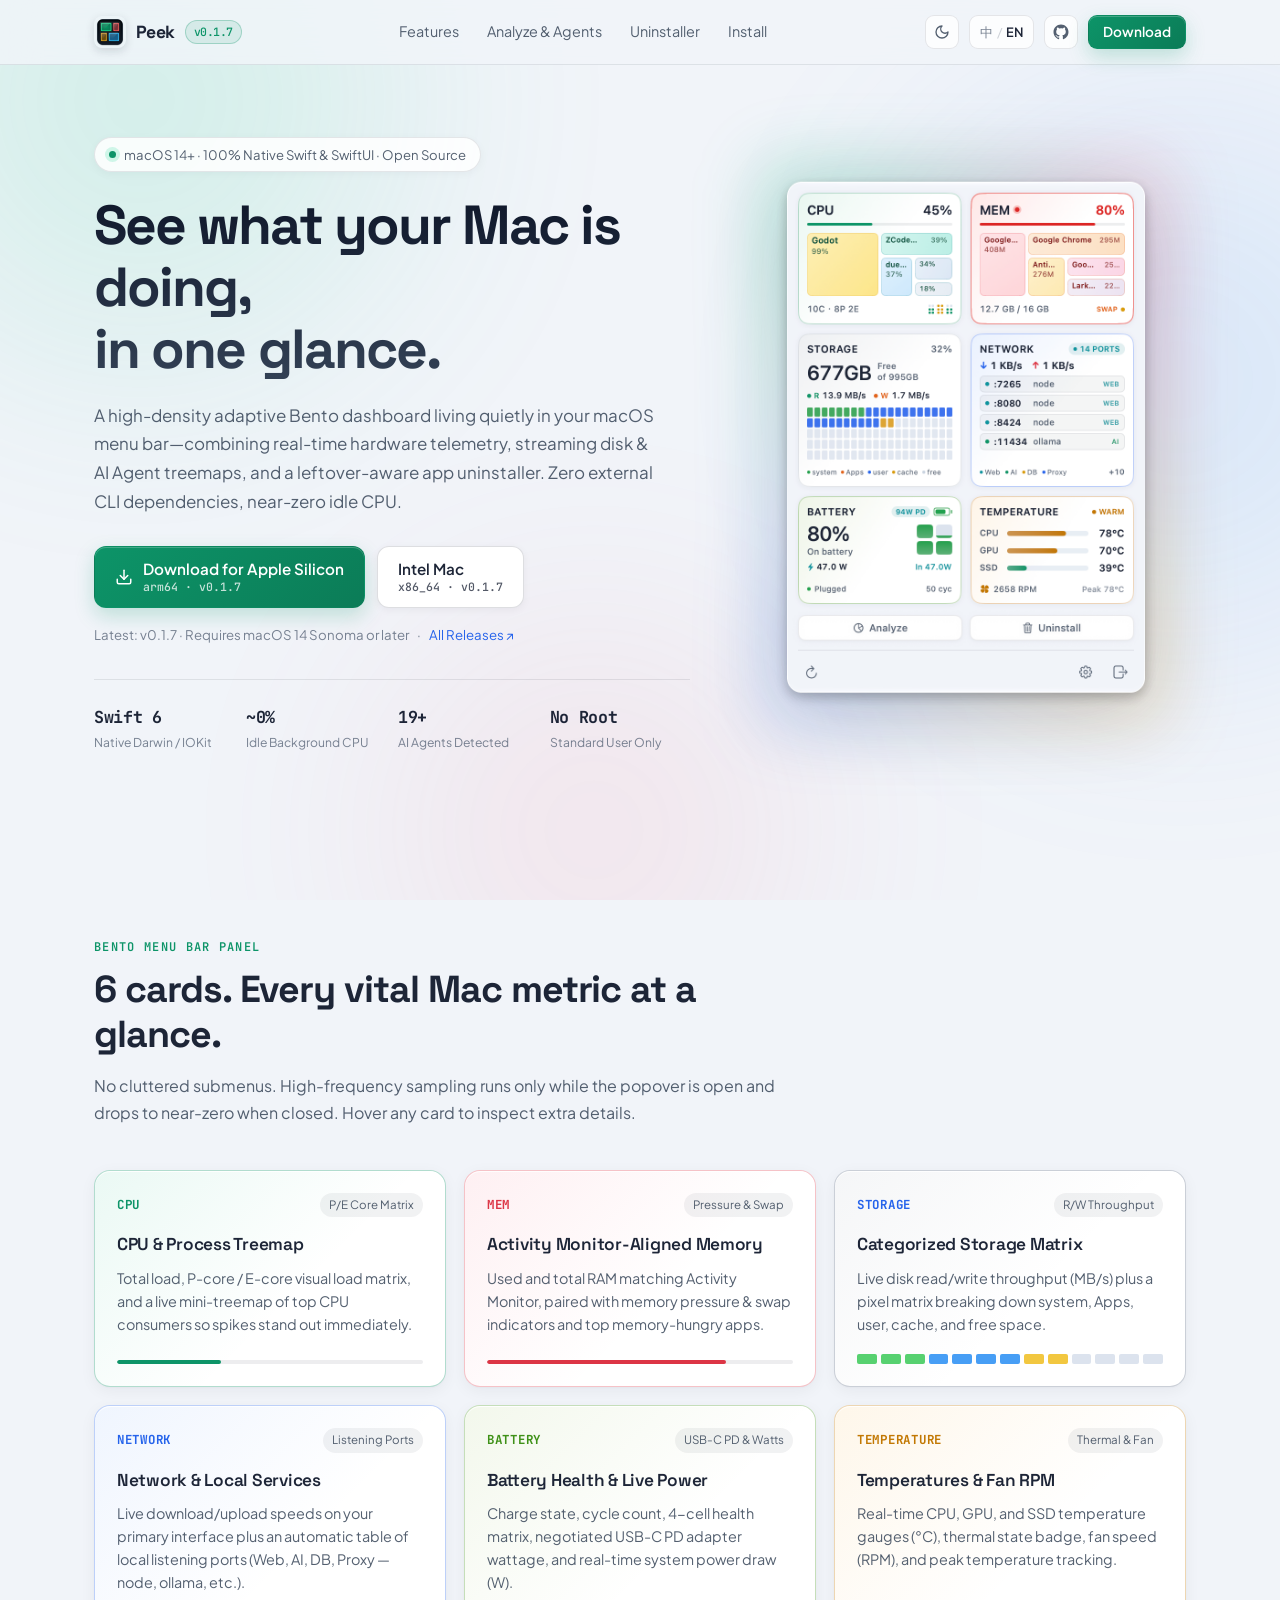
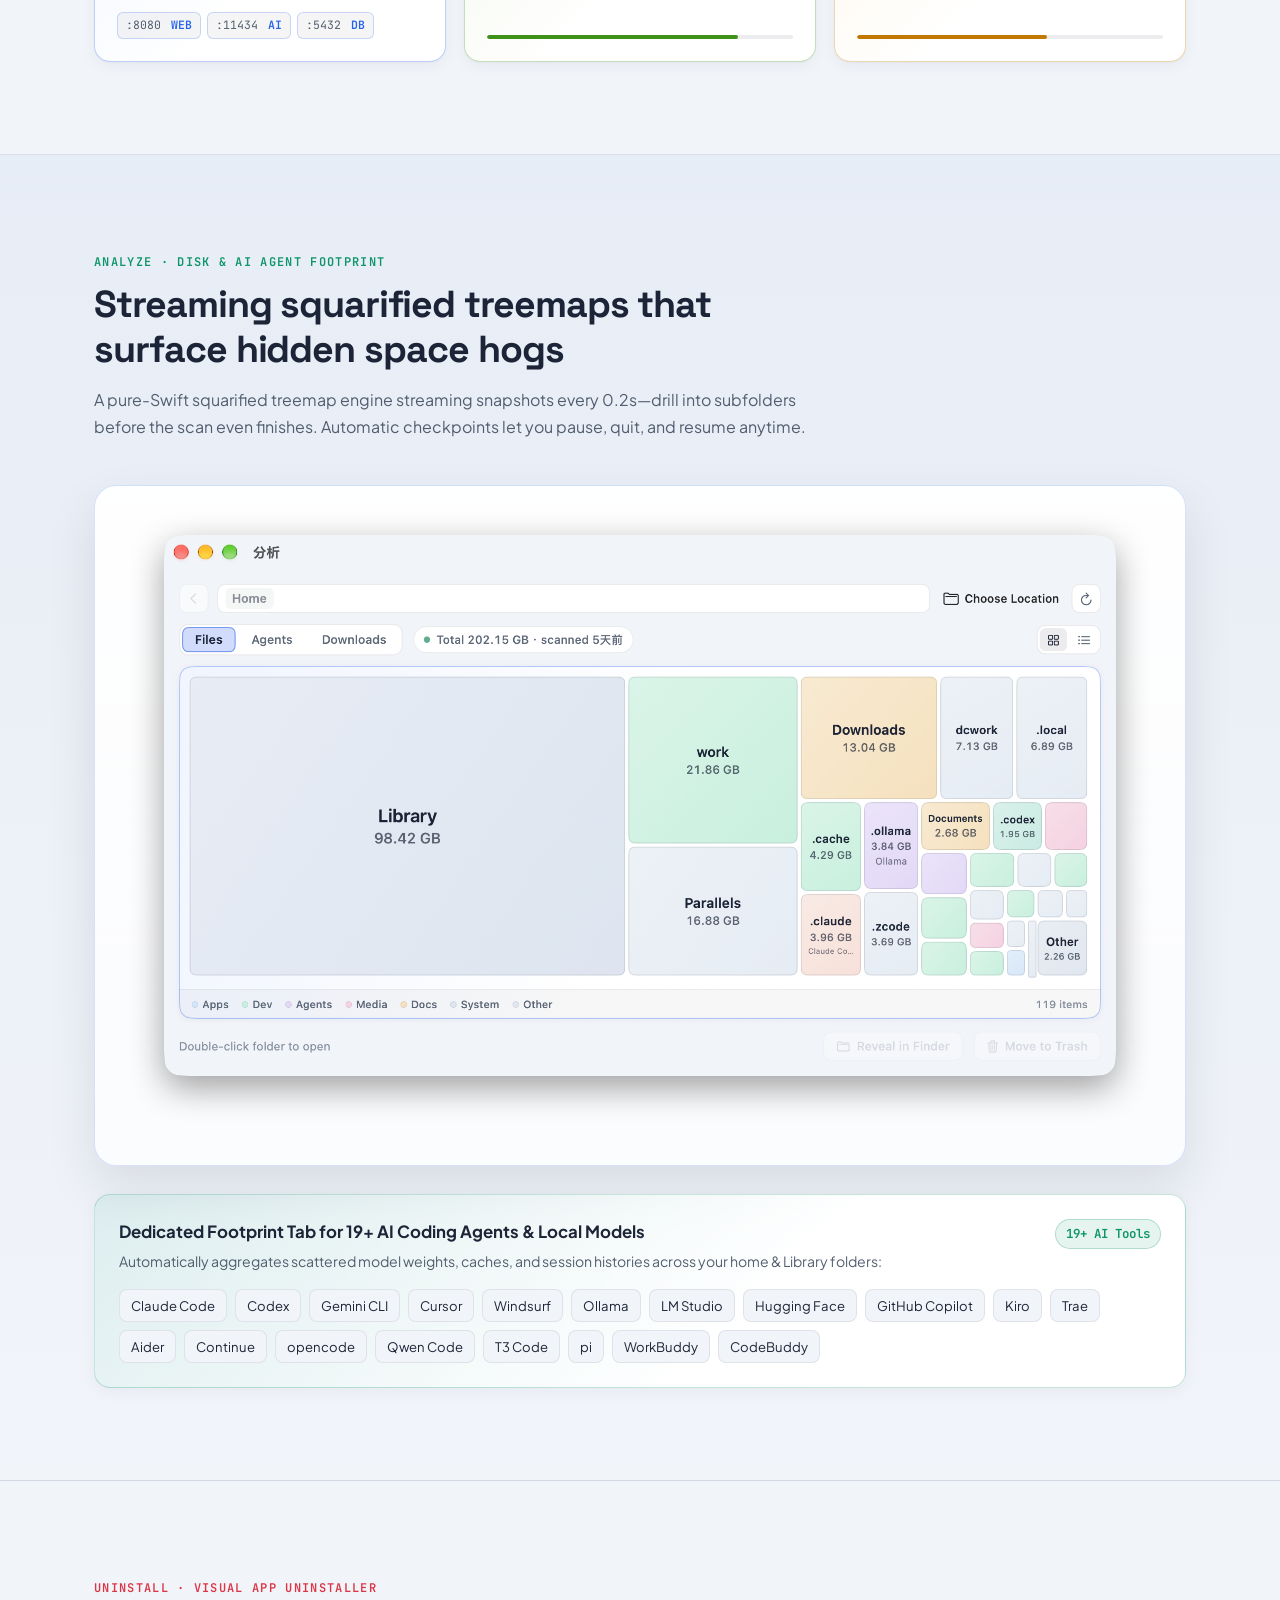
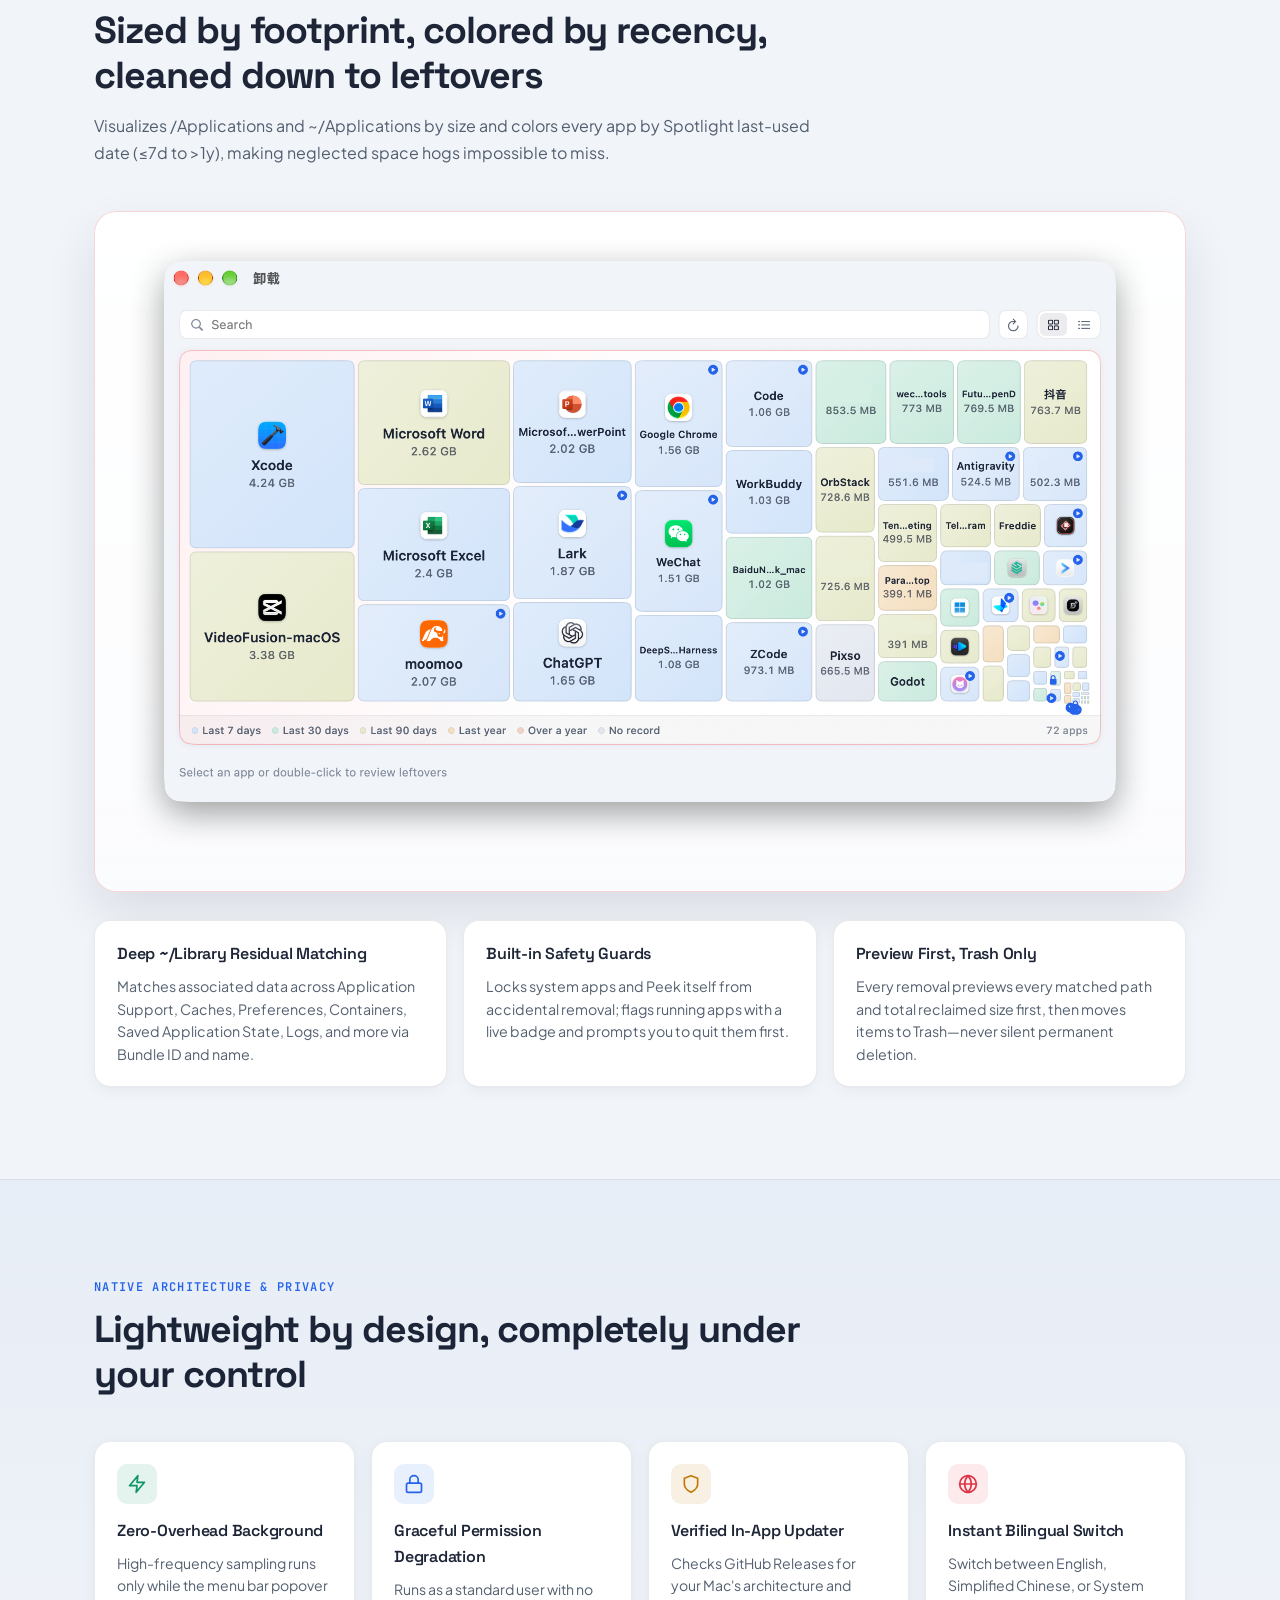
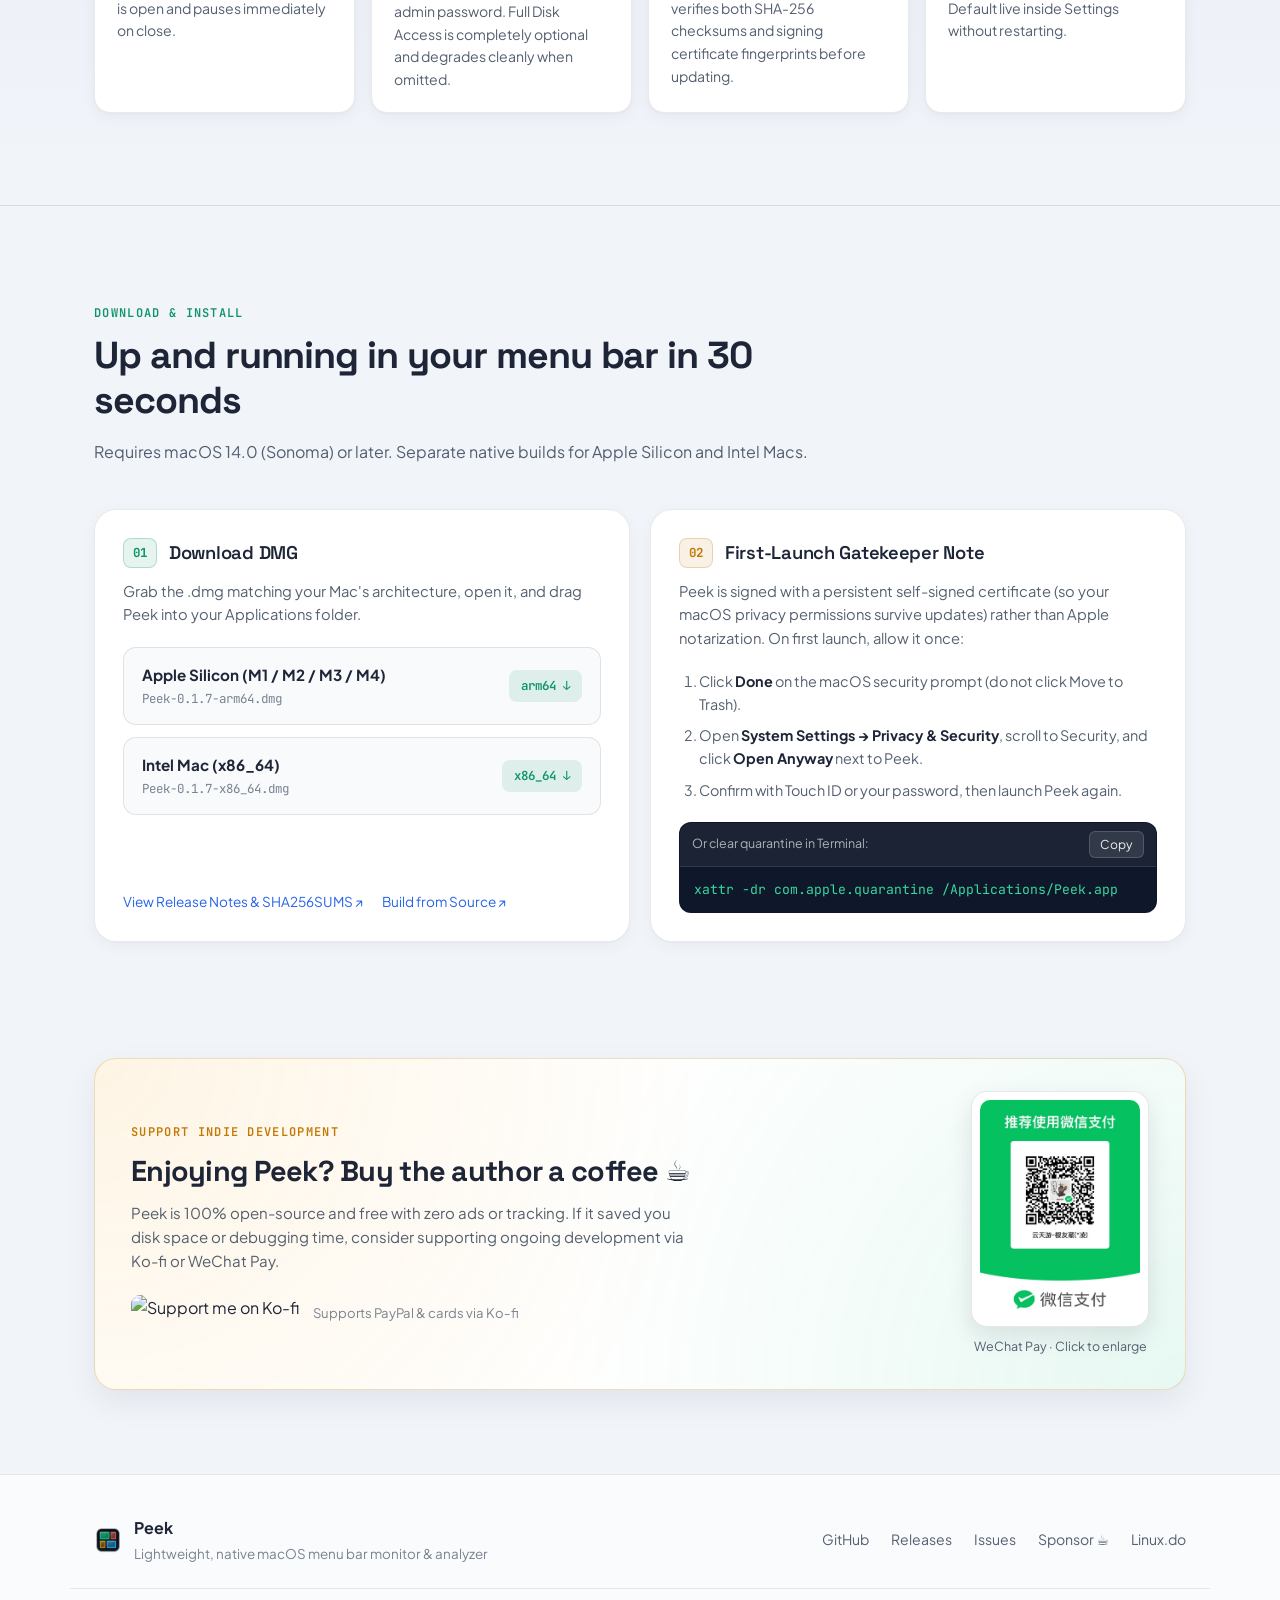
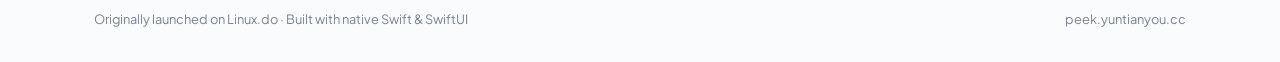
==== commit a015328e: "feat(website): make header download button directly download latest arm64 dmg" ====
--- a/website/index.html
+++ b/website/index.html
@@ -118,7 +118,7 @@
             <path d="M12 2C6.477 2 2 6.484 2 12.017c0 4.425 2.865 8.18 6.839 9.504.5.092.682-.217.682-.483 0-.237-.008-.868-.013-1.703-2.782.605-3.369-1.343-3.369-1.343-.454-1.158-1.11-1.466-1.11-1.466-.908-.62.069-.608.069-.608 1.003.07 1.53 1.032 1.53 1.032.892 1.53 2.341 1.088 2.91.832.092-.647.35-1.088.636-1.338-2.22-.253-4.555-1.113-4.555-4.951 0-1.093.39-1.988 1.029-2.688-.103-.253-.446-1.272.098-2.65 0 0 .84-.27 2.75 1.026A9.564 9.564 0 0112 6.844c.85.004 1.705.115 2.504.337 1.909-1.296 2.747-1.027 2.747-1.027.546 1.379.202 2.398.1 2.651.64.7 1.028 1.595 1.028 2.688 0 3.848-2.339 4.695-4.566 4.943.359.309.678.92.678 1.855 0 1.338-.012 2.419-.012 2.747 0 .268.18.58.688.482A10.019 10.019 0 0022 12.017C22 6.484 17.522 2 12 2z"/>
           </svg>
         </a>
-        <a href="#install" class="btn btn-sm btn-primary" data-i18n="nav.download">下载</a>
+        <a id="nav-dl-arm64" href="https://github.com/athlan20/peek/releases/latest" class="btn btn-sm btn-primary" data-i18n="nav.download">下载</a>
       </div>
     </div>
   </header>
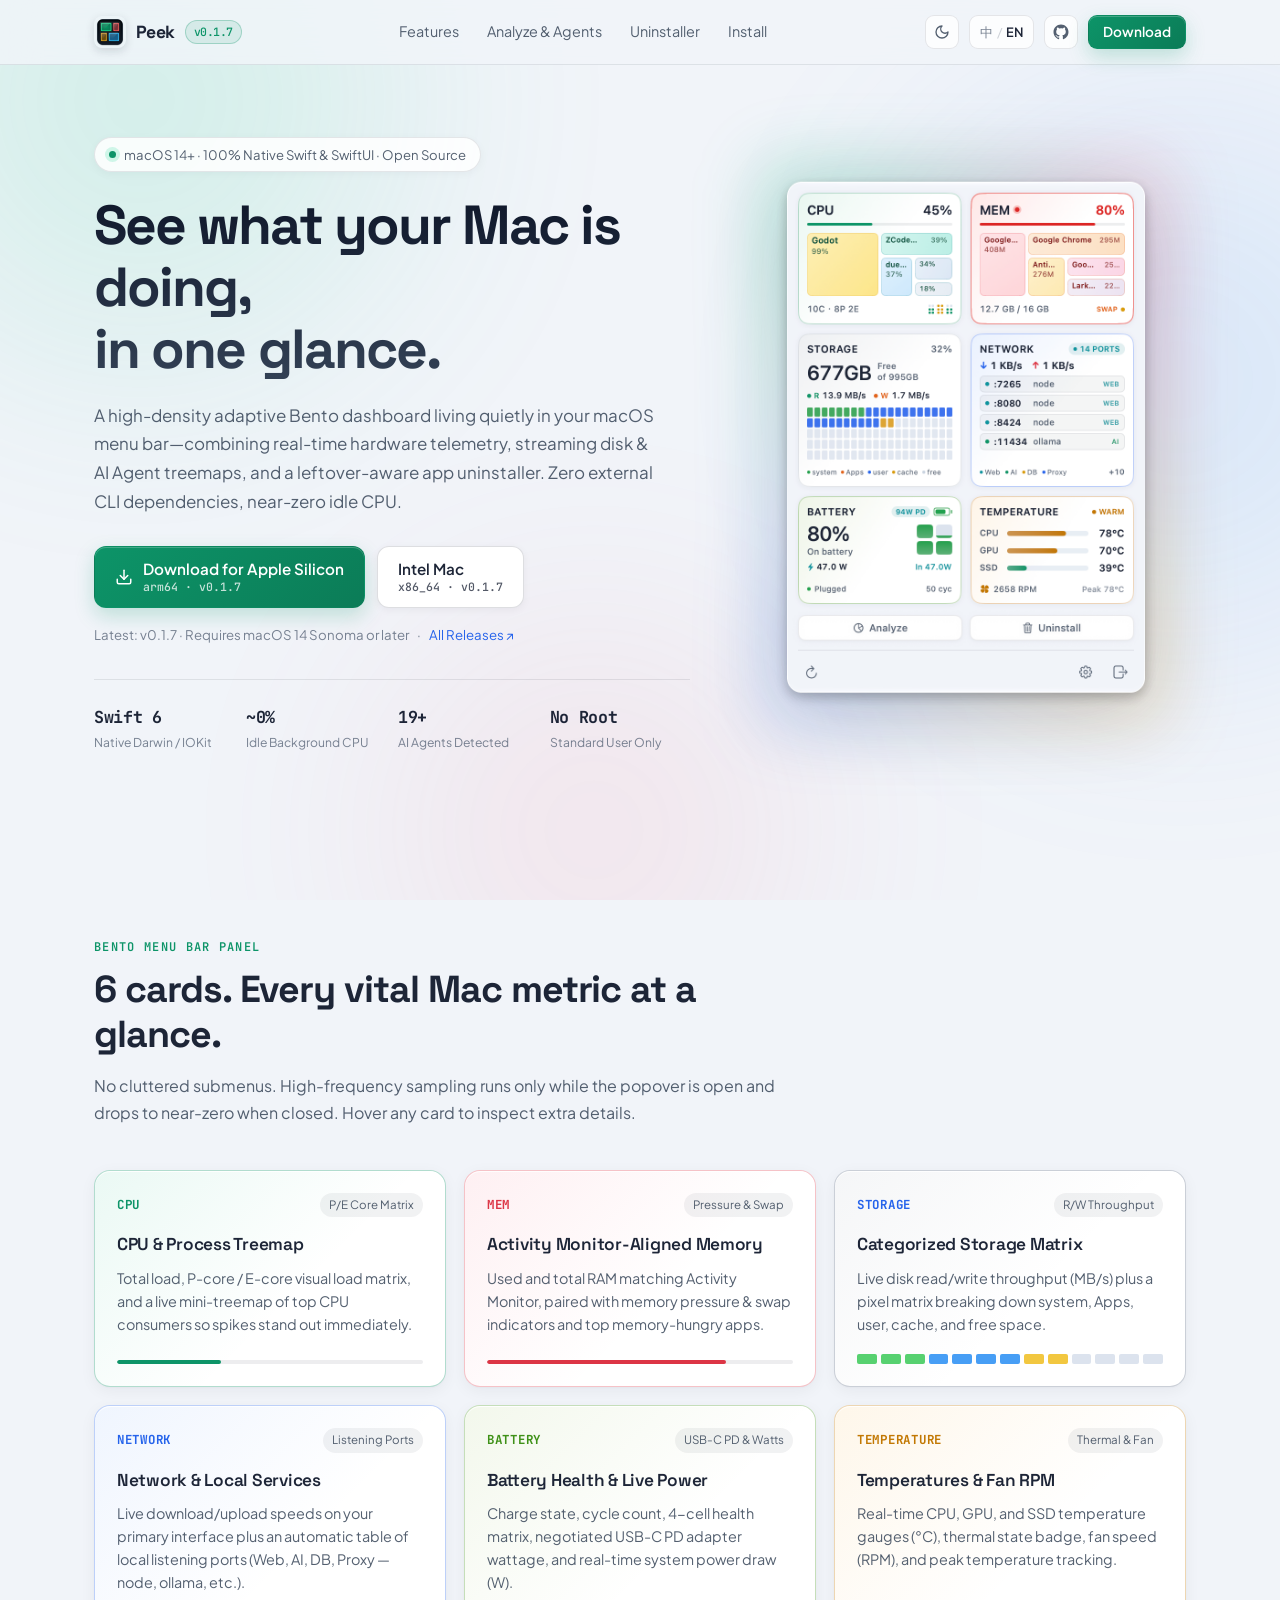
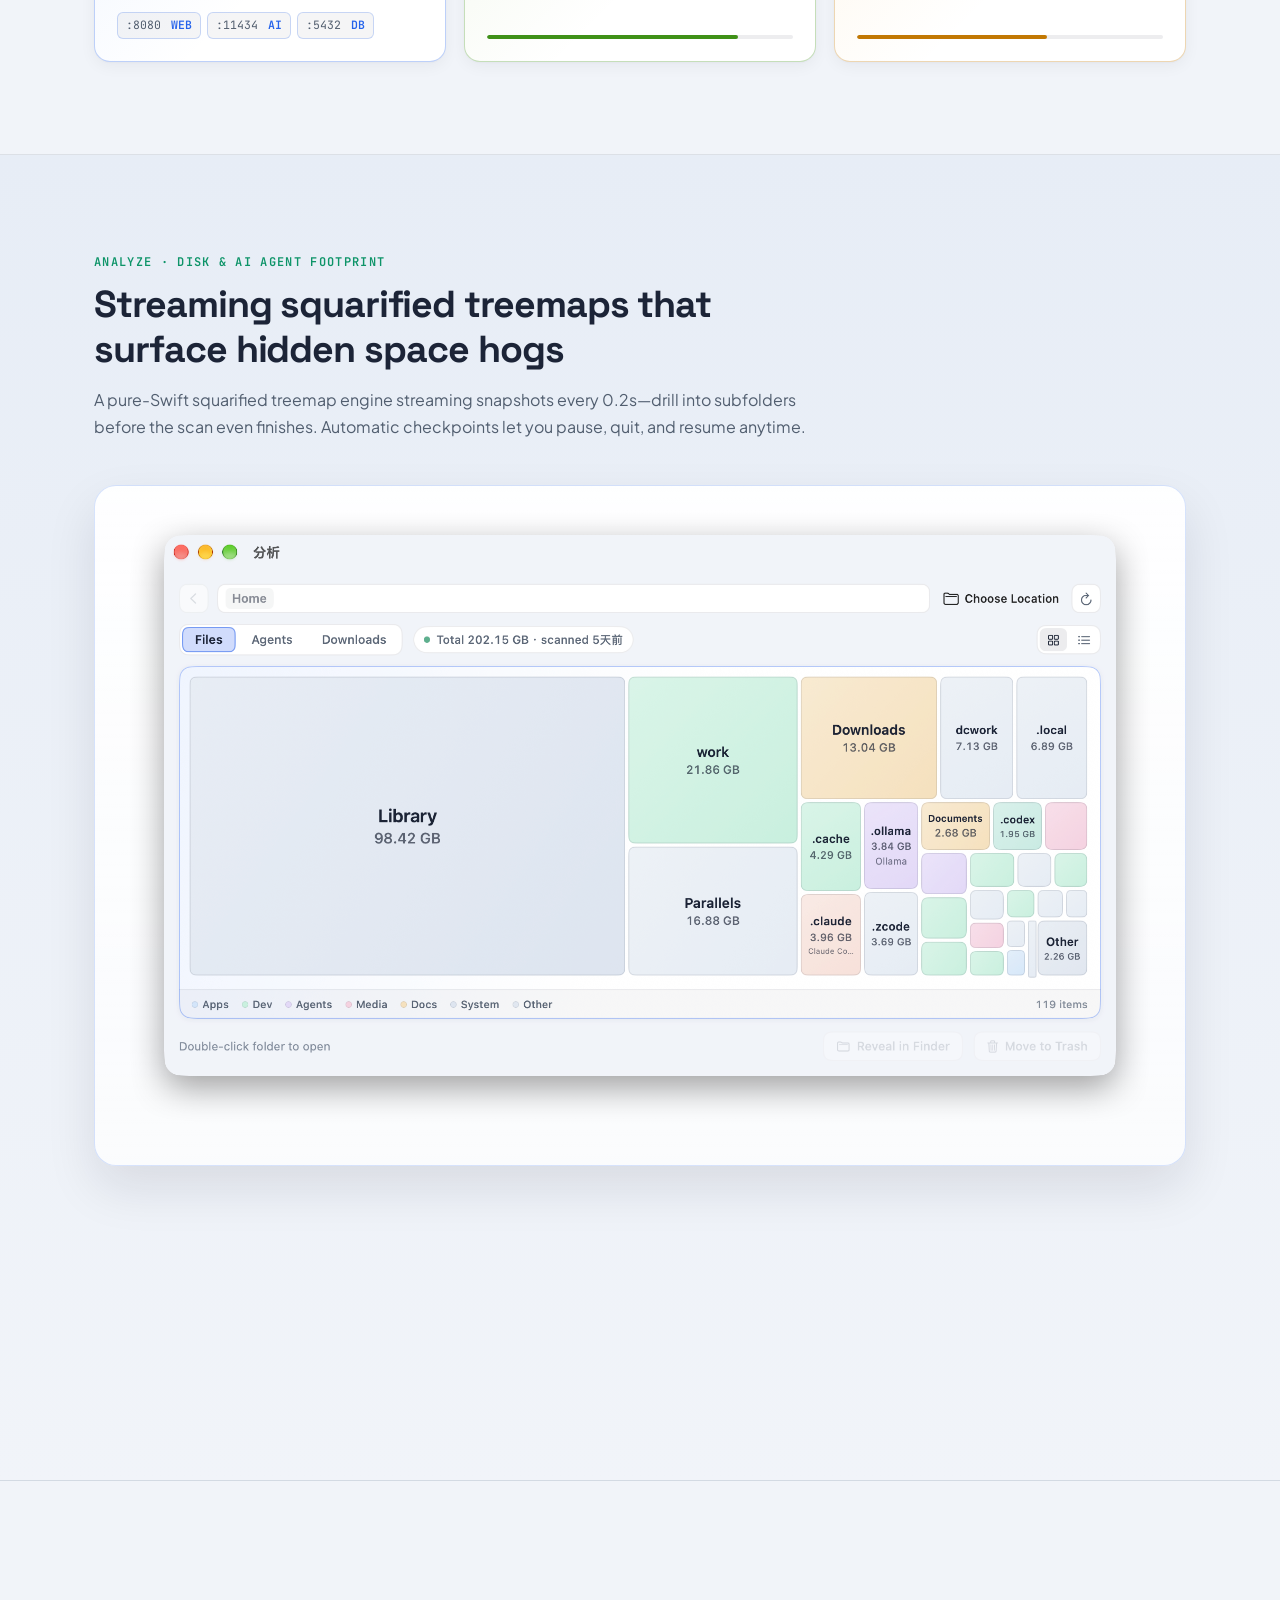
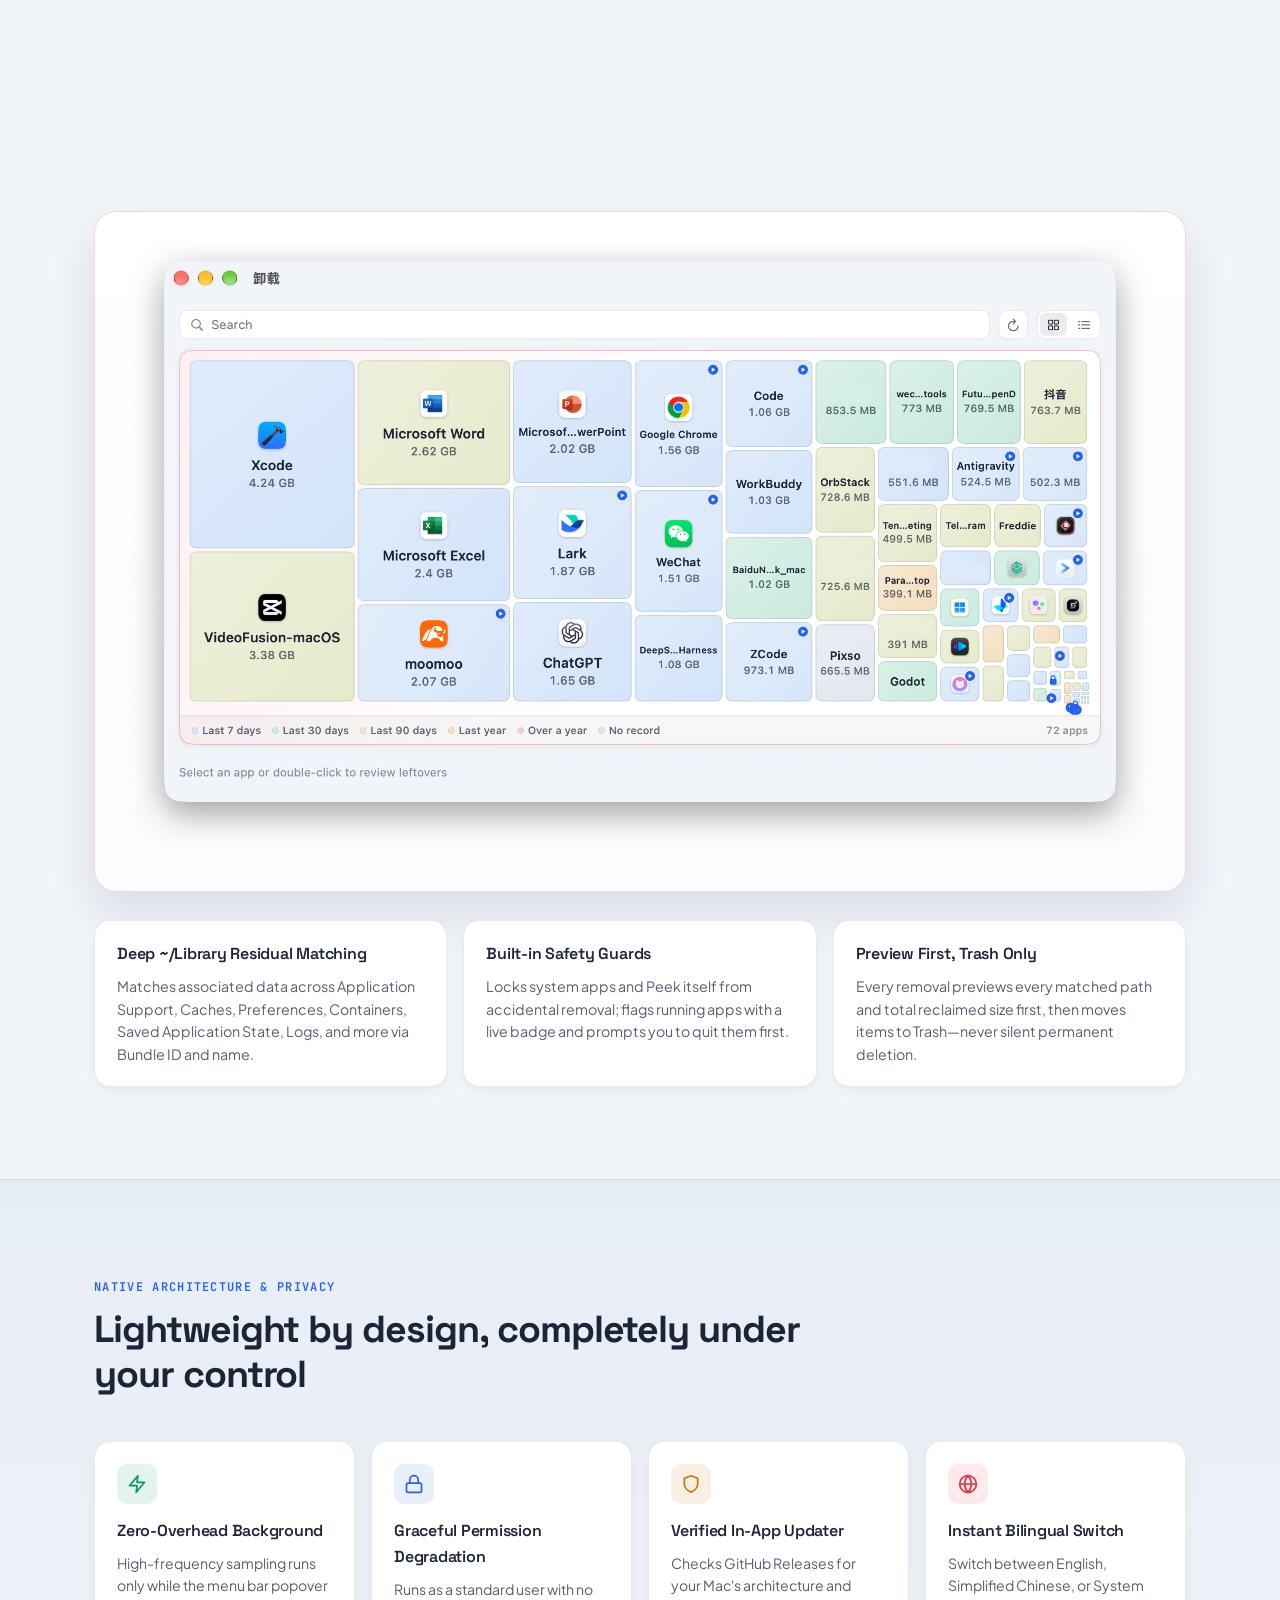
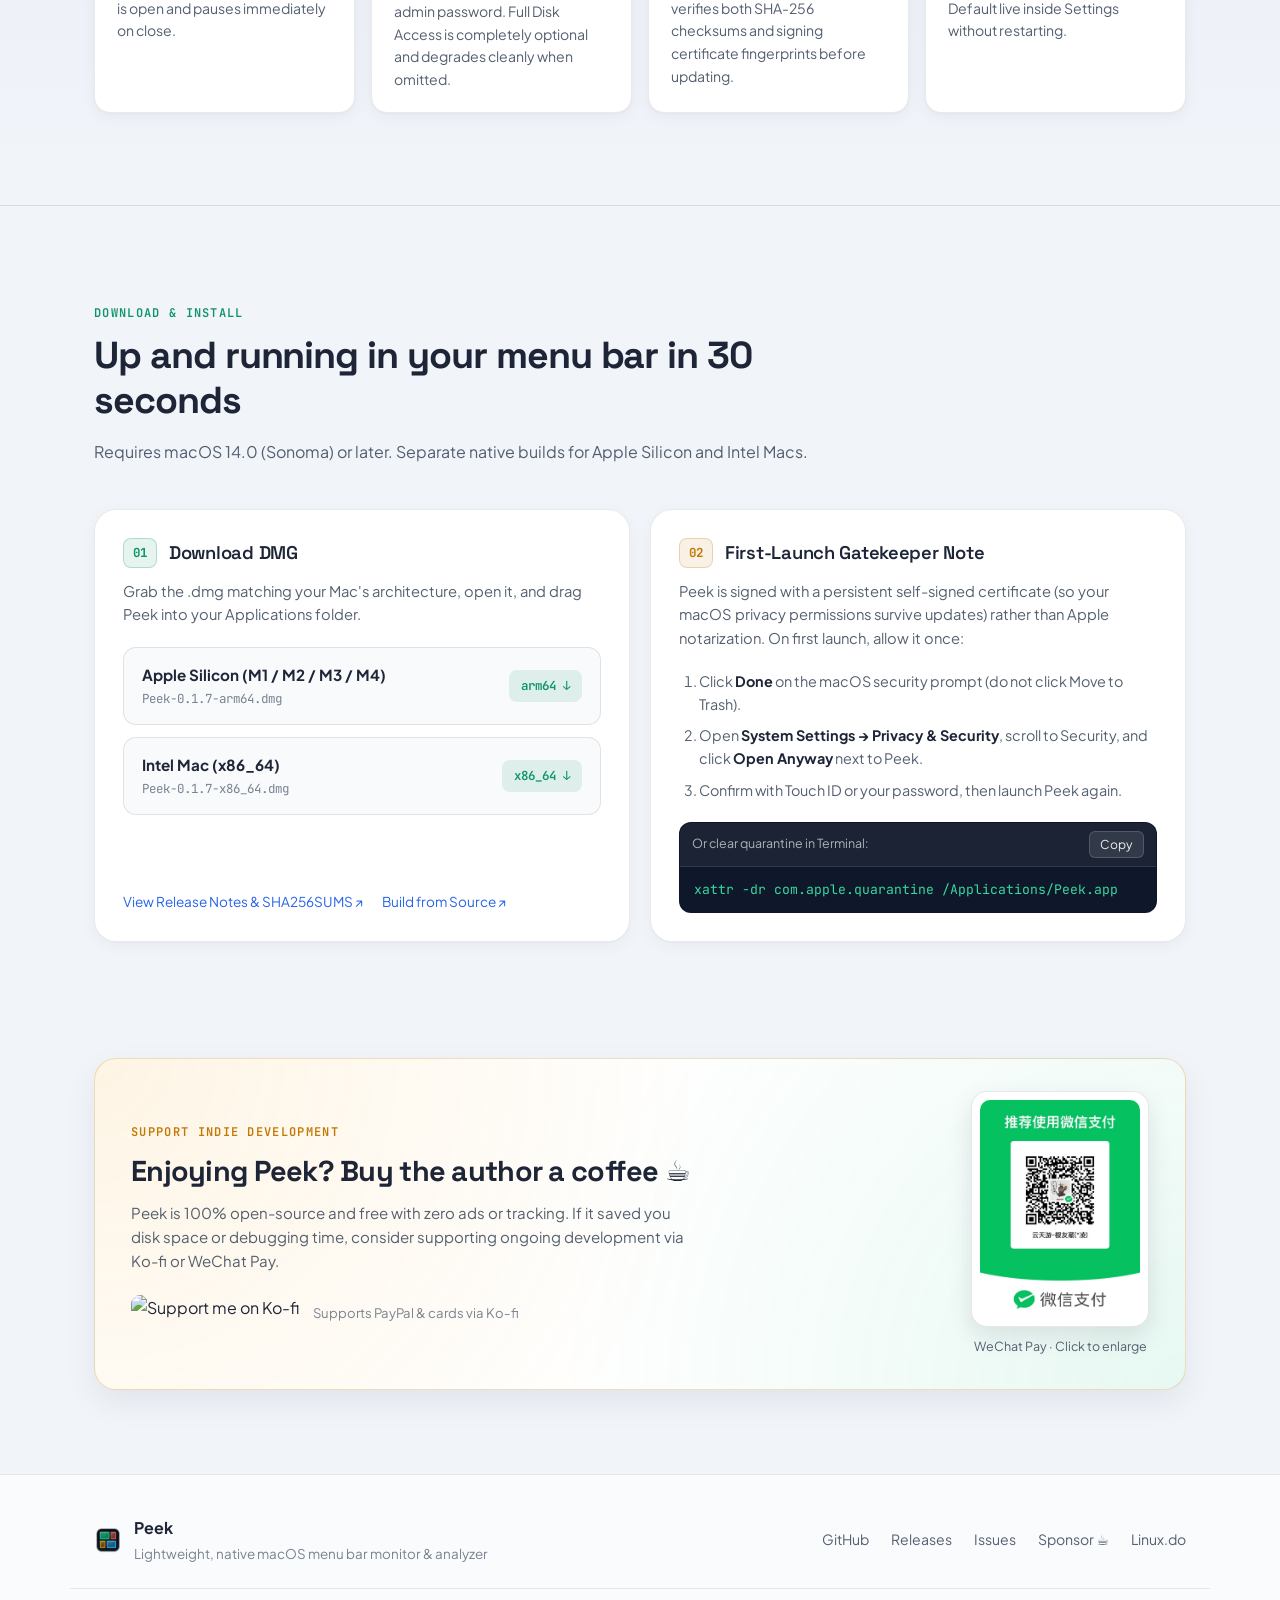
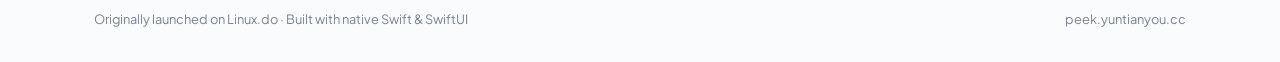
==== commit 19e45c79: "chore(website): add Google Search Console verification meta tag Co-Authored-By: Claude Opus 5.5 <nor" ====
--- a/website/index.html
+++ b/website/index.html
@@ -6,6 +6,7 @@
   <title>Peek — Native macOS Menu Bar System Monitor, Disk Analyzer &amp; App Uninstaller</title>
   <meta name="description" content="A lightweight, 100% native macOS menu bar app for real-time hardware telemetry, visual disk &amp; AI Agent footprint analysis, and clean app uninstallation." />
   <meta name="robots" content="index, follow" />
+  <meta name="google-site-verification" content="QapFFUleKklx7ui9gSBFyPp3OvtvhaZQbhiT3HITwJg" />
   <meta name="theme-color" content="#0b0f17" />
   <link rel="canonical" href="https://peek.yuntianyou.cc/" />
 
